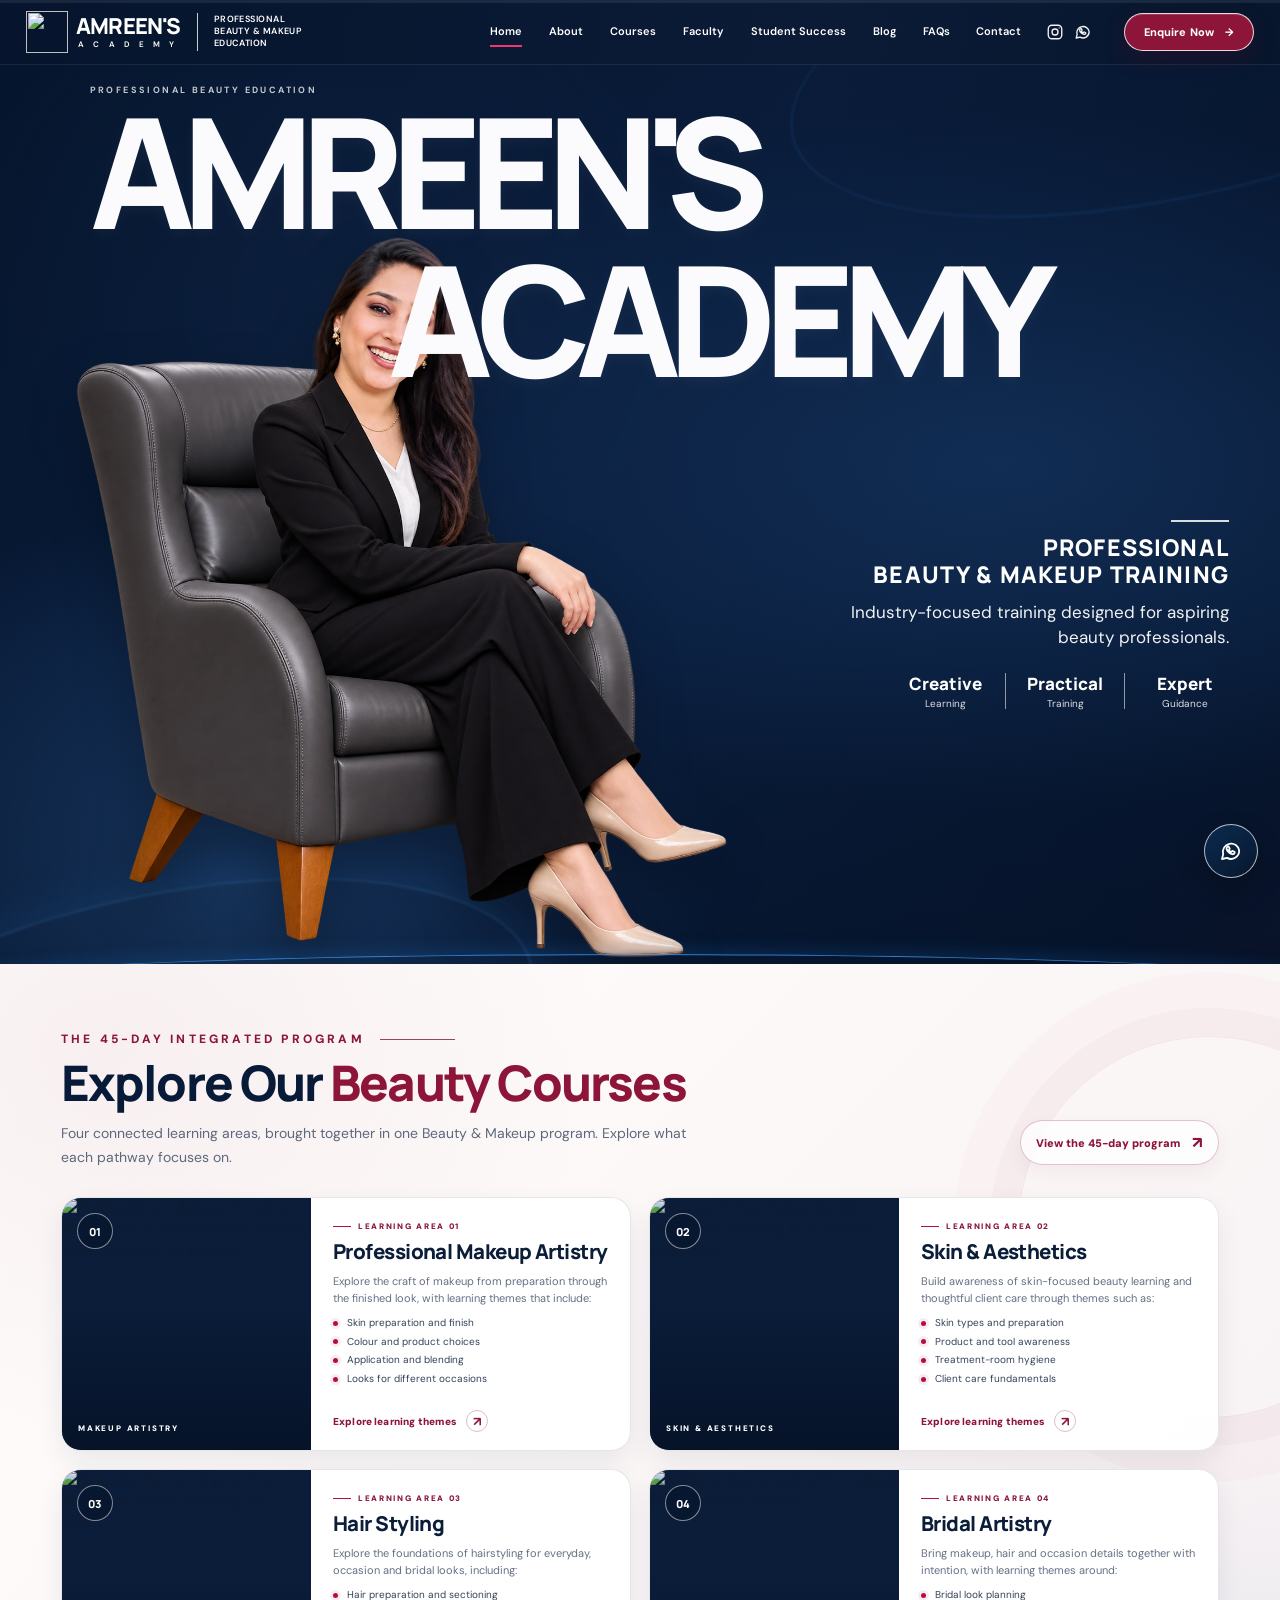
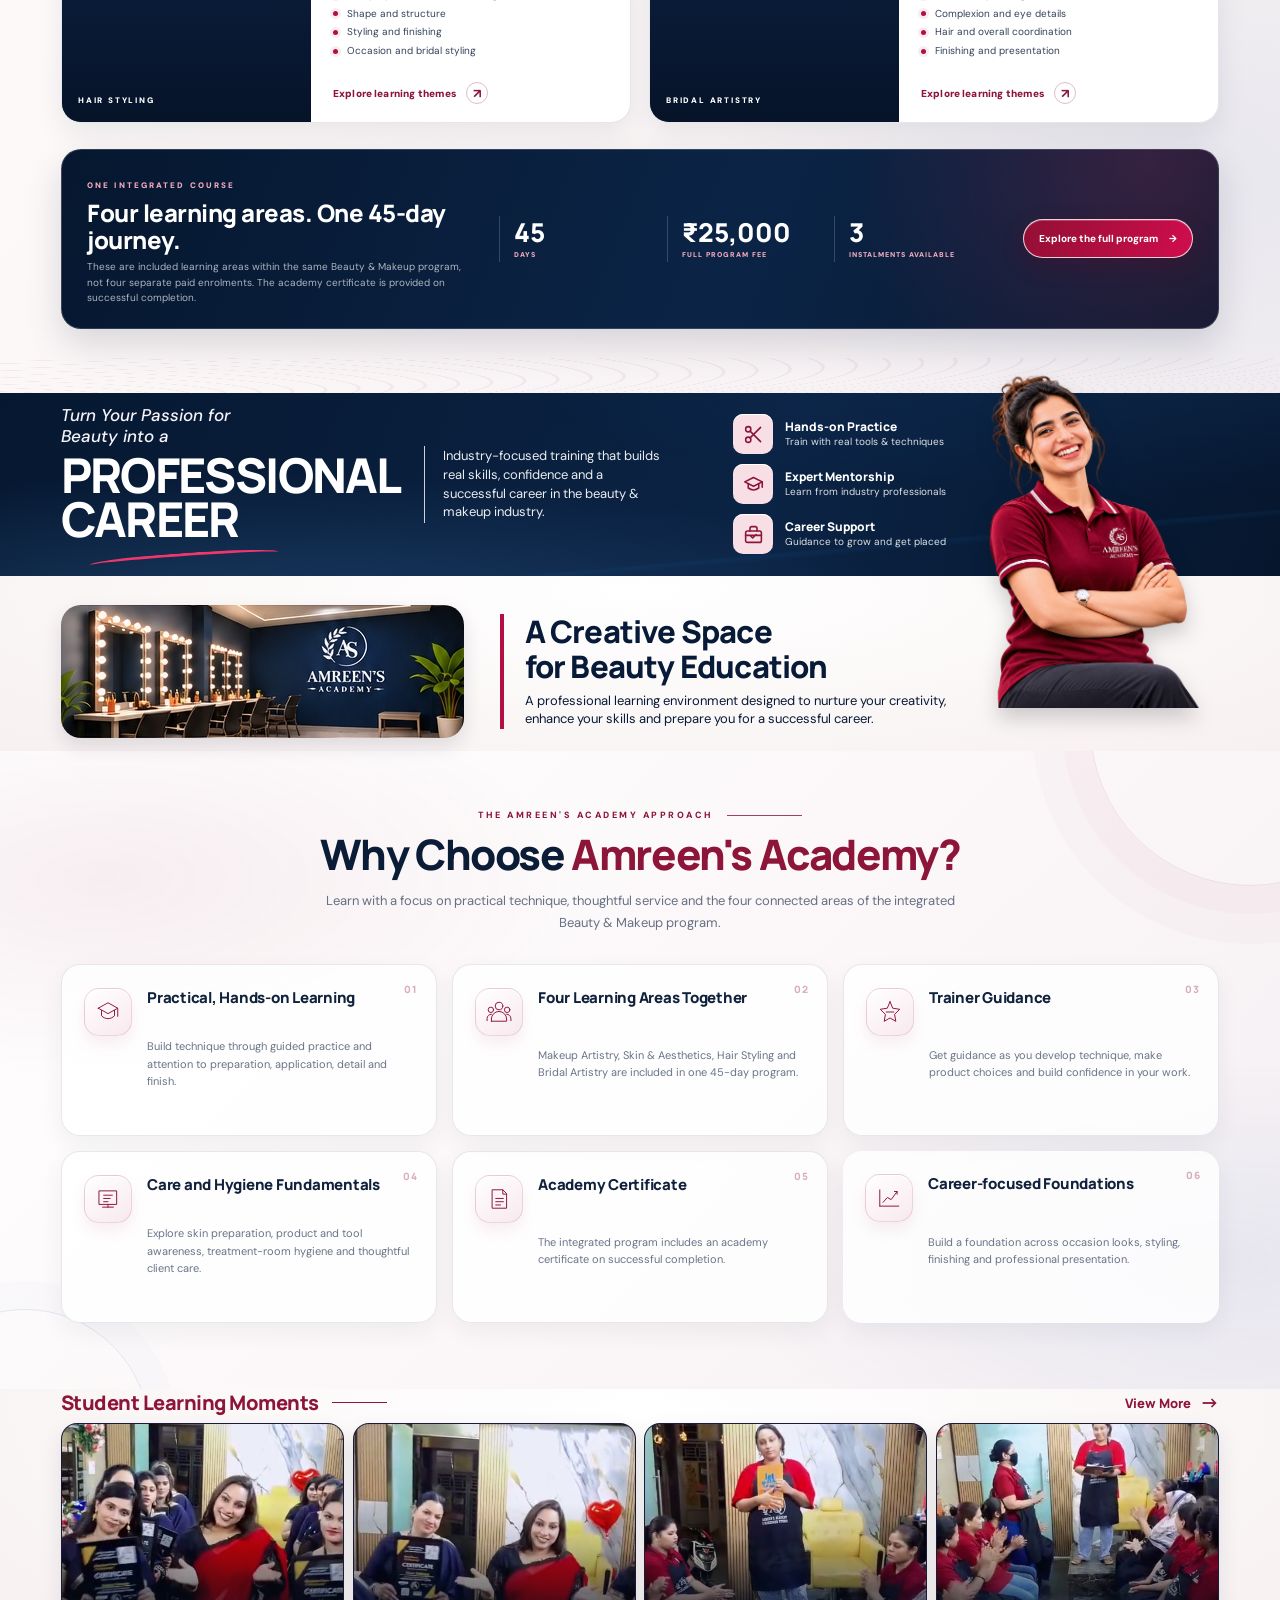
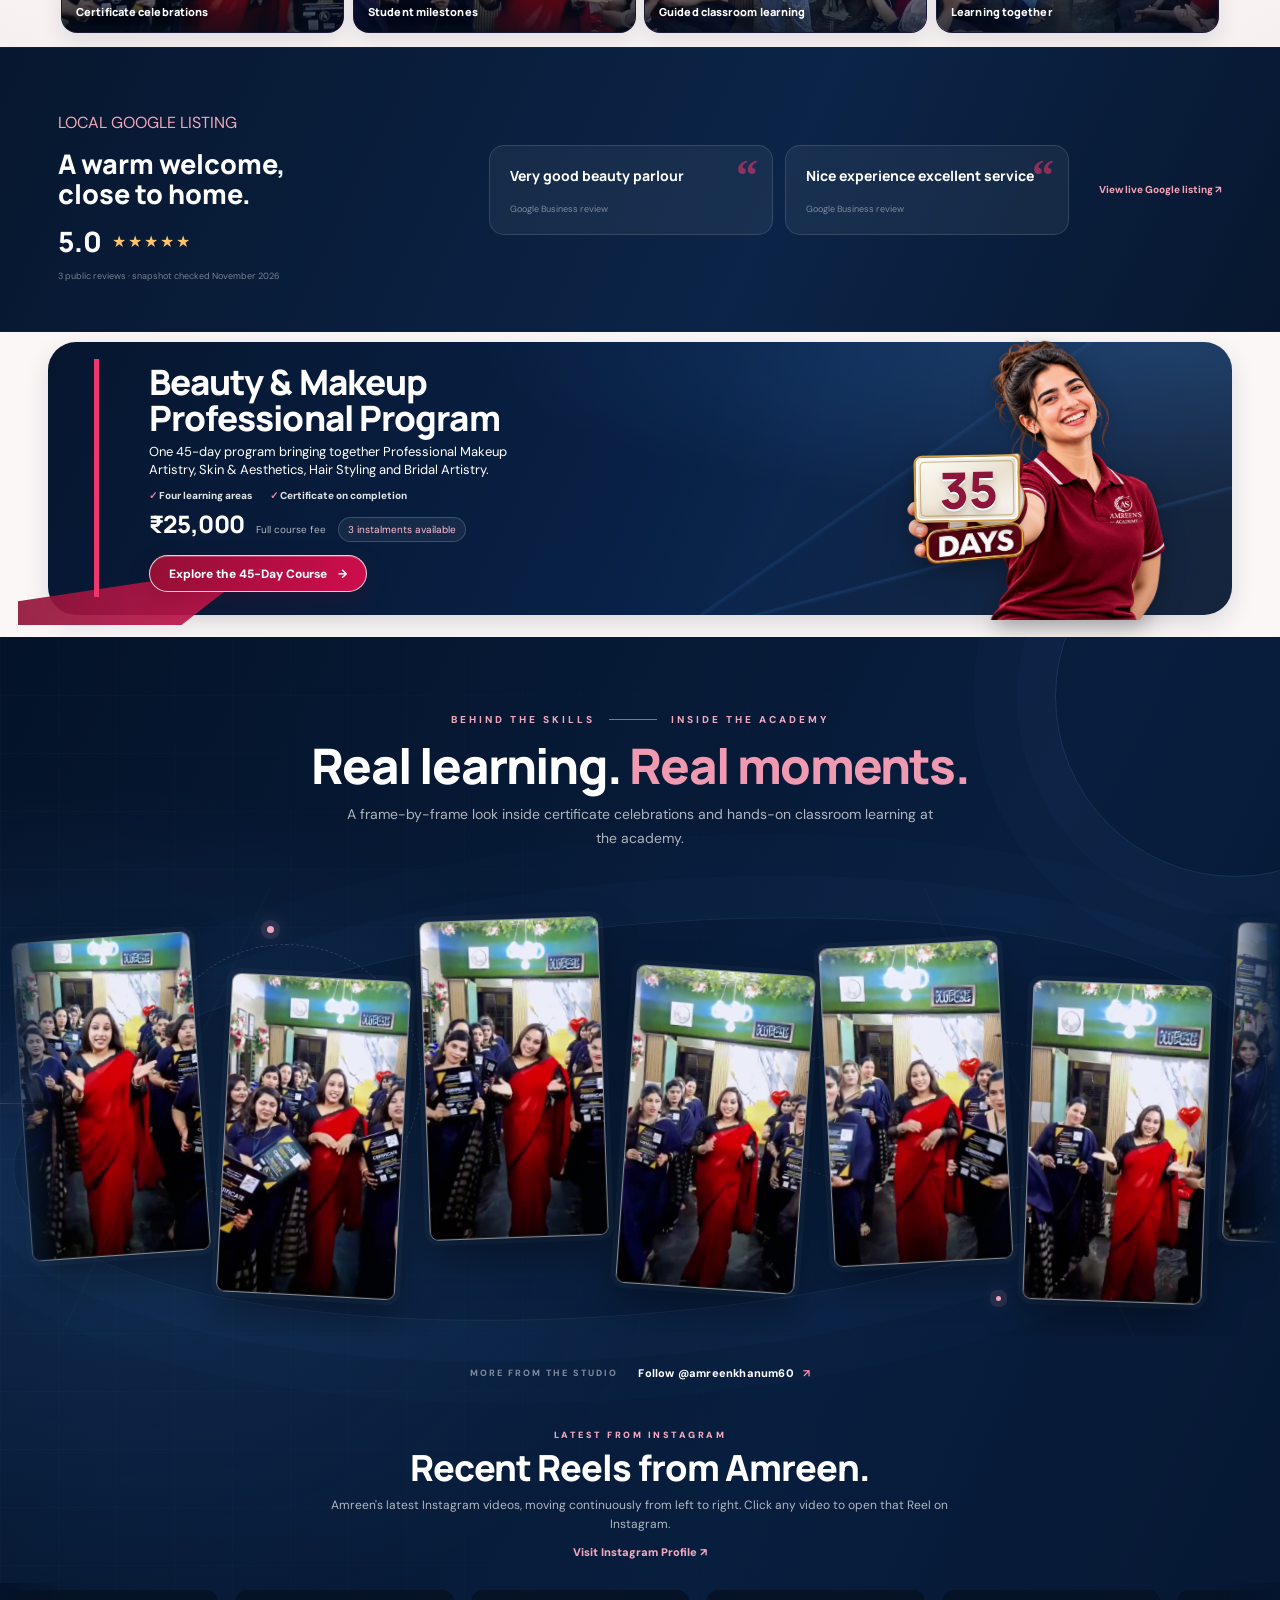
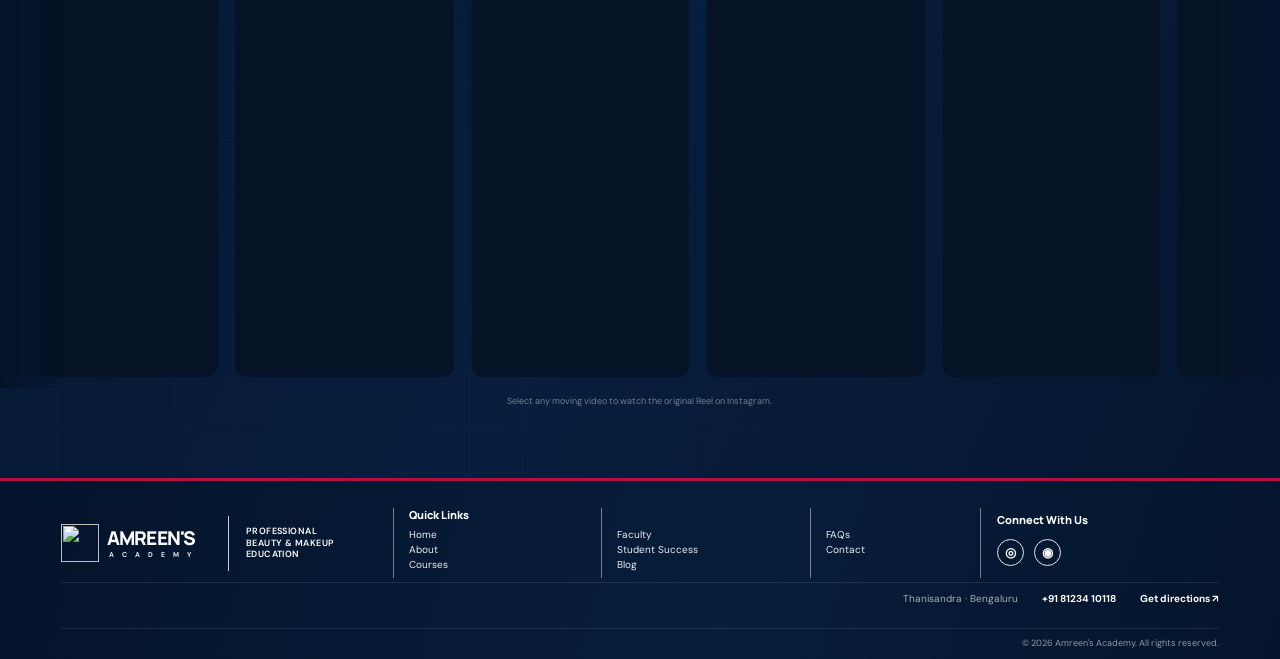
==== index.html @ 0c240b61 "Refine mobile hero layout to match portrait-led reference" ====
<!doctype html>
<html lang="en">
<head>
  <meta charset="utf-8">
  <meta name="viewport" content="width=device-width, initial-scale=1">
  <meta name="theme-color" content="#07182f">
  <meta name="description" content="Amreen's Academy — professional beauty and makeup education. Explore beauty courses, student work and practical training.">
  <title>Amreen's Academy | Professional Beauty &amp; Makeup Education</title>
  <link rel="preconnect" href="https://fonts.googleapis.com">
  <link rel="preconnect" href="https://fonts.gstatic.com" crossorigin>
  <link href="https://fonts.googleapis.com/css2?family=Allura&family=DM+Sans:wght@400;500;600;700&family=Manrope:wght@400;500;600;700;800;900&display=swap" rel="stylesheet">
  <link rel="stylesheet" href="css/styles.css">
  <link rel="stylesheet" href="css/motion.css">
  <link rel="stylesheet" href="css/campaign-enhancements.css">
  <link rel="stylesheet" href="css/upgrade.css?v=amreen-mobile-fix-20261115-2">
  <link rel="stylesheet" href="css/brand-emblem.css?v=amreen-mobile-hero-layout-20261115-2">
  <script type="application/ld+json">{"@context": "https://schema.org", "@type": "BeautySalon", "name": "Amreens Academy & Makeover Studio", "telephone": "+91 81234 10118", "address": {"@type": "PostalAddress", "streetAddress": "#23, Bharath Nagar, Ashwath Nagar, 2nd Stage, Thanisandra Main Road", "addressLocality": "Bengaluru", "addressRegion": "Karnataka", "postalCode": "560077", "addressCountry": "IN"}, "sameAs": ["https://www.instagram.com/amreenkhanum60/"]}</script>
</head>
<body>
  <div class="scroll-progress" aria-hidden="true"><span></span></div>
  <a class="skip-link" href="#main">Skip to content</a>

  <header class="site-header">
    <div class="header-inner">
      <a class="brand" href="#home" aria-label="Amreen's Academy home"><img class="brand-emblem" src="https://d2ol7oe51mr4n9.cloudfront.net/user_35mtirXTBJzeOp1GtU8b1ixSM0D/47e2bad0-2454-4058-b00b-014327f8c1ff.png" alt="" aria-hidden="true" fetchpriority="high" decoding="async"><span class="brand-copy"><span class="brand-word">AMREEN&#39;S</span><span class="brand-sub">A C A D E M Y</span></span></a>
      <span class="brand-divider" aria-hidden="true"></span>
      <p class="brand-tagline">PROFESSIONAL<br>BEAUTY &amp; MAKEUP<br>EDUCATION</p>

      <button class="menu-toggle" type="button" aria-label="Open navigation" aria-expanded="false" aria-controls="primary-nav">
        <span></span><span></span><span></span>
      </button>

      <nav class="primary-nav" id="primary-nav" aria-label="Main navigation">
        <a class="active" href="index.html">Home</a>
        <a href="about.html">About</a>
        <a href="courses.html">Courses</a>
        <a href="faculty.html">Faculty</a>
        <a href="student-success.html">Student Success</a>
        <a href="blog.html">Blog</a>
        <a href="faqs.html">FAQs</a>
        <a href="contact.html">Contact</a>
      </nav>
      <div class="header-socials" aria-label="Social links">
        <a href="https://www.instagram.com/amreenkhanum60/" target="_blank" rel="noopener noreferrer" aria-label="Instagram"><svg viewBox="0 0 24 24" aria-hidden="true"><rect x="3" y="3" width="18" height="18" rx="5"/><circle cx="12" cy="12" r="4"/><circle cx="17.5" cy="6.5" r=".8" class="solid"/></svg></a>
        <a href="https://wa.me/918123410118" target="_blank" rel="noopener noreferrer" aria-label="WhatsApp"><svg viewBox="0 0 24 24" aria-hidden="true"><path d="M20.2 11.7a8.2 8.2 0 0 1-12.1 7.2L3 20l1.2-4.9a8.2 8.2 0 1 1 16-3.4Z"/><path d="M8.1 7.9c.2-.5.5-.5.8-.5h.5c.2 0 .4.1.5.4l.7 1.7c.1.2.1.4 0 .6l-.5.6c-.2.2-.2.4 0 .6.4.7 1 1.3 1.7 1.7.2.1.4.1.6-.1l.7-.8c.2-.2.4-.2.6-.1l1.6.8c.2.1.4.3.4.5 0 .4-.2 1.1-.6 1.4-.4.4-1 .6-1.6.5-1-.1-2.4-.7-3.7-1.9-1.1-1-2-2.3-2.2-3.3-.2-.8.1-1.5.5-2.1Z"/></svg></a>
      </div>
      <a class="button button-primary header-cta" href="#contact">Enquire Now <span aria-hidden="true">→</span></a>
    </div>
  </header>

  <main id="main">
    <section class="hero" id="home" aria-labelledby="hero-title">
      <div class="hero-glow hero-glow-one" aria-hidden="true"></div>
      <div class="hero-glow hero-glow-two" aria-hidden="true"></div>
      <div class="hero-inner">
        <p class="hero-kicker">PROFESSIONAL BEAUTY EDUCATION</p>
        <h1 id="hero-title" aria-label="Amreen's Academy"><span class="hero-title-mask"><span class="hero-title-word">AMREEN'S</span></span><span class="hero-title-academy">ACADEMY</span></h1>
        <img class="hero-figure" src="assets/hero-seated-face-swapped.png" alt="Amreen's Academy hero portrait: a woman seated in a charcoal leather chair" fetchpriority="high">
        <div class="hero-copy">
          <span class="copy-rule"></span>
          <h2>PROFESSIONAL<br>BEAUTY &amp; MAKEUP TRAINING</h2>
          <p>Industry-focused training designed for aspiring beauty professionals.</p>
          <div class="hero-stats" aria-label="Academy highlights">
            <div><strong>Creative</strong><span>Learning</span></div>
            <i></i>
            <div><strong>Practical</strong><span>Training</span></div>
            <i></i>
            <div><strong>Expert</strong><span>Guidance</span></div>
          </div>
        </div>
      </div>
      <div class="hero-bottom-swoosh" aria-hidden="true"></div>
    </section>

  


  <section class="courses-section light-section" id="courses" aria-labelledby="courses-title">
  <div class="section-container">
    <div class="section-heading courses-heading" data-reveal="up">
      <div>
        <p class="eyebrow">THE 45-DAY INTEGRATED PROGRAM <span></span></p>
        <h2 id="courses-title">Explore Our <em>Beauty Courses</em></h2>
        <p class="courses-intro">Four connected learning areas, brought together in one Beauty &amp; Makeup program. Explore what each pathway focuses on.</p>
      </div>
      <a class="courses-heading-link" href="45-day-course.html">View the 45-day program <span aria-hidden="true">↗</span></a>
    </div>

    <div class="course-grid course-grid-expanded" id="course-grid">
      <a class="course-card course-card-expanded" href="professional-makeup.html" aria-label="Explore Professional Makeup Artistry, one learning area in the 45-day program">
        <div class="course-card-media course-card-photo course-art-makeup">
          <img src="https://d2ol7oe51mr4n9.cloudfront.net/user_35mtirXTBJzeOp1GtU8b1ixSM0D/5b87d071-a24b-44d8-b622-36c1be2d1576.png" alt="Professional Makeup Artistry training with an academy makeup artist working on a client" loading="lazy" decoding="async">
          <span class="course-card-index">01</span>
          <span class="course-card-media-caption">MAKEUP ARTISTRY</span>
        </div>
        <div class="course-card-body">
          <span class="course-card-kicker">LEARNING AREA 01</span>
          <h3>Professional Makeup Artistry</h3>
          <p>Explore the craft of makeup from preparation through the finished look, with learning themes that include:</p>
          <ul>
            <li>Skin preparation and finish</li>
            <li>Colour and product choices</li>
            <li>Application and blending</li>
            <li>Looks for different occasions</li>
          </ul>
          <span class="course-card-link">Explore learning themes <b aria-hidden="true">↗</b></span>
        </div>
      </a>

      <a class="course-card course-card-expanded" href="skin-aesthetics.html" aria-label="Explore Skin and Aesthetics, one learning area in the 45-day program">
        <div class="course-card-media course-card-photo course-art-skin">
          <img src="https://d2ol7oe51mr4n9.cloudfront.net/user_35mtirXTBJzeOp1GtU8b1ixSM0D/87688a93-3698-4056-b3c7-c6e9ba6c54eb.png" alt="Skin and Aesthetics facial treatment training at Amreen’s Academy" loading="lazy" decoding="async">
          <span class="course-card-index">02</span>
          <span class="course-card-media-caption">SKIN &amp; AESTHETICS</span>
        </div>
        <div class="course-card-body">
          <span class="course-card-kicker">LEARNING AREA 02</span>
          <h3>Skin &amp; Aesthetics</h3>
          <p>Build awareness of skin-focused beauty learning and thoughtful client care through themes such as:</p>
          <ul>
            <li>Skin types and preparation</li>
            <li>Product and tool awareness</li>
            <li>Treatment-room hygiene</li>
            <li>Client care fundamentals</li>
          </ul>
          <span class="course-card-link">Explore learning themes <b aria-hidden="true">↗</b></span>
        </div>
      </a>

      <a class="course-card course-card-expanded" href="hair-styling.html" aria-label="Explore Hair Styling, one learning area in the 45-day program">
        <div class="course-card-media course-card-photo course-art-hair">
          <img src="https://d2ol7oe51mr4n9.cloudfront.net/user_35mtirXTBJzeOp1GtU8b1ixSM0D/33db9394-c833-4435-8c5a-aa5a554d343f.png" alt="Hair styling training with an academy stylist working on a client" loading="lazy" decoding="async">
          <span class="course-card-index">03</span>
          <span class="course-card-media-caption">HAIR STYLING</span>
        </div>
        <div class="course-card-body">
          <span class="course-card-kicker">LEARNING AREA 03</span>
          <h3>Hair Styling</h3>
          <p>Explore the foundations of hairstyling for everyday, occasion and bridal looks, including:</p>
          <ul>
            <li>Hair preparation and sectioning</li>
            <li>Shape and structure</li>
            <li>Styling and finishing</li>
            <li>Occasion and bridal styling</li>
          </ul>
          <span class="course-card-link">Explore learning themes <b aria-hidden="true">↗</b></span>
        </div>
      </a>

      <a class="course-card course-card-expanded" href="bridal-artistry.html" aria-label="Explore Bridal Artistry, one learning area in the 45-day program">
        <div class="course-card-media course-card-photo course-art-bridal">
          <img src="https://d2ol7oe51mr4n9.cloudfront.net/user_35mtirXTBJzeOp1GtU8b1ixSM0D/24f460b6-18cc-4d31-9490-ac461749bb91.png" alt="Bridal artistry look with makeup and jewellery details" loading="lazy" decoding="async">
          <span class="course-card-index">04</span>
          <span class="course-card-media-caption">BRIDAL ARTISTRY</span>
        </div>
        <div class="course-card-body">
          <span class="course-card-kicker">LEARNING AREA 04</span>
          <h3>Bridal Artistry</h3>
          <p>Bring makeup, hair and occasion details together with intention, with learning themes around:</p>
          <ul>
            <li>Bridal look planning</li>
            <li>Complexion and eye details</li>
            <li>Hair and overall coordination</li>
            <li>Finishing and presentation</li>
          </ul>
          <span class="course-card-link">Explore learning themes <b aria-hidden="true">↗</b></span>
        </div>
      </a>
    </div>

    <div class="course-program-note" data-reveal="scale">
      <div class="course-program-note-copy">
        <span class="course-program-note-kicker">ONE INTEGRATED COURSE</span>
        <h3>Four learning areas. One 45-day journey.</h3>
        <p>These are included learning areas within the same Beauty &amp; Makeup program, not four separate paid enrolments. The academy certificate is provided on successful completion.</p>
      </div>
      <div class="course-program-note-metrics">
        <div><strong>45</strong><span>DAYS</span></div>
        <div><strong>₹25,000</strong><span>FULL PROGRAM FEE</span></div>
        <div><strong>3</strong><span>INSTALMENTS AVAILABLE</span></div>
      </div>
      <a class="button button-primary course-program-note-cta" href="45-day-course.html">Explore the full program <span aria-hidden="true">→</span></a>
    </div>
  </div>
  <div class="fine-wave" aria-hidden="true"></div>
</section>

    <section class="career-section" id="career" aria-labelledby="career-title">
      <div class="career-inner">
        <div class="career-heading">
          <p>Turn Your Passion for<br>Beauty into a</p>
          <h2 id="career-title">PROFESSIONAL<br>CAREER</h2>
          <span class="pink-swipe" aria-hidden="true"></span>
        </div>
        <div class="career-description">
          <span class="vertical-rule" aria-hidden="true"></span>
          <p>Industry-focused training that builds real skills, confidence and a successful career in the beauty &amp; makeup industry.</p>
        </div>
        <div class="benefit-list">
          <div class="benefit-item"><span class="benefit-icon" aria-hidden="true"><svg viewBox="0 0 24 24" focusable="false"><circle cx="6" cy="18" r="3"/><circle cx="6" cy="6" r="3"/><path d="m8.1 8.1 12 12M8.1 15.9l12-12"/></svg></span><div><strong>Hands-on Practice</strong><small>Train with real tools &amp; techniques</small></div></div>
          <div class="benefit-item"><span class="benefit-icon" aria-hidden="true"><svg viewBox="0 0 24 24" focusable="false"><path d="m2 9 10-5 10 5-10 5L2 9Z"/><path d="M6 11v5c4 3 8 3 12 0v-5M22 9v6"/></svg></span><div><strong>Expert Mentorship</strong><small>Learn from industry professionals</small></div></div>
          <div class="benefit-item"><span class="benefit-icon" aria-hidden="true"><svg viewBox="0 0 24 24" focusable="false"><rect x="3" y="8" width="18" height="13" rx="2"/><path d="M8 8V5a2 2 0 0 1 2-2h4a2 2 0 0 1 2 2v3M3 13h18M9 14l2 2 4-4"/></svg></span><div><strong>Career Support</strong><small>Guidance to grow and get placed</small></div></div>
        </div>
        <img class="career-mentor" src="assets/career-mentor-folded-arms.png" alt="Smiling Amreen's Academy team member in the academy maroon uniform" loading="lazy">
      </div>
    </section>

    <section class="academy-section light-section" id="academy" aria-labelledby="academy-title">
      <div class="academy-row section-container">
        <div class="academy-photo-wrap">
          <img src="assets/academy-studio.jpg" alt="Amreen's Academy beauty training studio with illuminated makeup mirrors" loading="lazy">
        </div>
        <div class="academy-copy">
          <span class="copy-accent" aria-hidden="true"></span>
          <h2 id="academy-title">A Creative Space<br>for Beauty Education</h2>
          <p>A professional learning environment designed to nurture your creativity, enhance your skills and prepare you for a successful career.</p>
        </div>
      </div>
    </section>

    <section class="why-section light-section" id="why-choose" aria-labelledby="why-title">
  <div class="section-container">
    <div class="why-heading" data-reveal="up">
      <p class="eyebrow">THE AMREEN'S ACADEMY APPROACH <span></span></p>
      <h2 id="why-title">Why Choose <em>Amreen's Academy?</em></h2>
      <p>Learn with a focus on practical technique, thoughtful service and the four connected areas of the integrated Beauty &amp; Makeup program.</p>
    </div>
    <div class="why-grid">
      <article class="why-item" data-reveal="up">
        <span class="why-item-icon" aria-hidden="true">
          <svg viewBox="0 0 48 48"><path d="M6 17 24 7l18 10-18 10L6 17Z M12 21v10c7 7 17 7 24 0V21 M42 18v14"/></svg>
        </span>
        <span class="why-item-number">01</span>
        <h3>Practical, Hands-on Learning</h3>
        <p>Build technique through guided practice and attention to preparation, application, detail and finish.</p>
      </article>

      <article class="why-item" data-reveal="up">
        <span class="why-item-icon" aria-hidden="true">
          <svg viewBox="0 0 48 48"><circle cx="24" cy="13" r="7"/><circle cx="9" cy="20" r="5"/><circle cx="39" cy="20" r="5"/><path d="M10 41v-4a14 14 0 0 1 28 0v4H10Z M2 40v-4a8 8 0 0 1 8-8 M46 40v-4a8 8 0 0 0-8-8"/></svg>
        </span>
        <span class="why-item-number">02</span>
        <h3>Four Learning Areas Together</h3>
        <p>Makeup Artistry, Skin &amp; Aesthetics, Hair Styling and Bridal Artistry are included in one 45-day program.</p>
      </article>

      <article class="why-item" data-reveal="up">
        <span class="why-item-icon" aria-hidden="true">
          <svg viewBox="0 0 48 48"><path d="M24 5 29 17l13 2-9.5 9.2 2.2 13L24 35l-10.7 6.2 2.2-13L6 19l13-2 5-12Z"/><path d="M17 24h14"/></svg>
        </span>
        <span class="why-item-number">03</span>
        <h3>Trainer Guidance</h3>
        <p>Get guidance as you develop technique, make product choices and build confidence in your work.</p>
      </article>

      <article class="why-item" data-reveal="up">
        <span class="why-item-icon" aria-hidden="true">
          <svg viewBox="0 0 48 48"><path d="M8 9h32v25H8z M14 39h20 M24 34v5 M16 17h16 M16 23h12 M16 29h8"/></svg>
        </span>
        <span class="why-item-number">04</span>
        <h3>Care and Hygiene Fundamentals</h3>
        <p>Explore skin preparation, product and tool awareness, treatment-room hygiene and thoughtful client care.</p>
      </article>

      <article class="why-item" data-reveal="up">
        <span class="why-item-icon" aria-hidden="true">
          <svg viewBox="0 0 48 48"><path d="M12 7h19l7 7v27H12z M31 7v8h7 M18 23h14 M18 29h14 M18 35h9"/></svg>
        </span>
        <span class="why-item-number">05</span>
        <h3>Academy Certificate</h3>
        <p>The integrated program includes an academy certificate on successful completion.</p>
      </article>

      <article class="why-item" data-reveal="up">
        <span class="why-item-icon" aria-hidden="true">
          <svg viewBox="0 0 48 48"><path d="M7 39V9 M7 39h35 M13 32l8-9 7 4 11-15 M34 12h5v5"/></svg>
        </span>
        <span class="why-item-number">06</span>
        <h3>Career-focused Foundations</h3>
        <p>Build a foundation across occasion looks, styling, finishing and professional presentation.</p>
      </article>
    </div>
  </div>
  <span class="why-motion-orb why-motion-orb-one" aria-hidden="true"></span>
  <span class="why-motion-orb why-motion-orb-two" aria-hidden="true"></span>
</section>

    <section class="student-section light-section" id="student-work" aria-labelledby="student-title">
      <div class="section-container">
        <div class="student-heading">
          <h2 id="student-title">Student Learning Moments <span></span></h2>
          <a href="student-success.html">View More <b aria-hidden="true">→</b></a>
        </div>
        <div class="student-grid">
          <figure><img src="assets/academy-frames/certificate-03.jpg" alt="Students celebrating at a certificate presentation" loading="lazy" decoding="async"><figcaption>Certificate celebrations</figcaption></figure>
          <figure><img src="assets/academy-frames/certificate-06.jpg" alt="A group of students with their academy certificates" loading="lazy" decoding="async"><figcaption>Student milestones</figcaption></figure>
          <figure><img src="assets/academy-frames/classroom-04.jpg" alt="Instructor guiding a classroom learning session" loading="lazy" decoding="async"><figcaption>Guided classroom learning</figcaption></figure>
          <figure><img src="assets/academy-frames/classroom-08.jpg" alt="Students seated together during an academy session" loading="lazy" decoding="async"><figcaption>Learning together</figcaption></figure>
        </div>
      </div>
    </section>

  
<section class="review-strip" aria-labelledby="review-title">
  <div class="review-strip__inner">
    <div class="review-strip__lead" data-reveal="left">
      <p class="mini-label">LOCAL GOOGLE LISTING</p>
      <h2 id="review-title">A warm welcome, close to home.</h2>
      <div class="google-score"><strong>5.0</strong><span>★★★★★</span><small>3 public reviews · snapshot checked November 2026</small></div>
    </div>
    <div class="review-quote-grid" data-stagger>
      <blockquote><span>“</span><p>Very good beauty parlour</p><cite>Google Business review</cite></blockquote>
      <blockquote><span>“</span><p>Nice experience excellent service</p><cite>Google Business review</cite></blockquote>
    </div>
    <a class="review-map-link" href="https://www.google.com/maps/search/?api=1&query=Amreens%20academy%20%26%20makeover%20studio&query_place_id=ChIJb3bteaUXrjsRIJOmc2EQrmY" target="_blank" rel="noopener noreferrer">View live Google listing ↗</a>
  </div>
</section>

  <section class="program-section" id="course-program" aria-labelledby="program-title">
      <div class="program-banner">
        <div class="program-copy">
          <span class="program-mark" aria-hidden="true"></span>
          <h2 id="program-title">Beauty &amp; Makeup<br>Professional Program</h2>
          <p>One 45-day program bringing together Professional Makeup Artistry, Skin &amp; Aesthetics, Hair Styling and Bridal Artistry.</p>
          <div class="program-facts"><span>✓ Four learning areas</span><span>✓ Certificate on completion</span></div>
          <div class="program-price-line"><strong>₹25,000</strong><span>Full course fee</span><span>3 instalments available</span></div>
          <a class="button button-primary" href="45-day-course.html">Explore the 45-Day Course <span aria-hidden="true">→</span></a>
        </div>
        <div class="program-ribbon" aria-hidden="true"></div>
        <div class="program-presenter-wrap">
          <img class="program-presenter" src="assets/45-days-presenter.png" alt="Amreen's Academy team member holding the 45 Days sign" loading="lazy">
          <button class="animated-number-panel" type="button" aria-label="Replay the 45-day number animation">
            <span class="program-count" data-count-up="45" aria-live="off">0</span>
          </button>
          <span class="celebration-emoji" aria-hidden="true">🎉</span>
        </div>
        <div class="confetti-burst" aria-hidden="true"></div>
      </div>
    </section>
  

<section class="academy-films" id="inside-academy" aria-labelledby="films-title">
  <div class="films-orb films-orb-one" aria-hidden="true"></div>
  <div class="films-shell">
    <div class="films-heading" data-reveal="up">
      <p class="film-kicker">BEHIND THE SKILLS <span></span> INSIDE THE ACADEMY</p>
      <h2 id="films-title">Real learning. <em>Real moments.</em></h2>
      <p>A frame-by-frame look inside certificate celebrations and hands-on classroom learning at the academy.</p>
    </div>
    <div class="academy-scatter" aria-label="Scattered carousel of frames from academy videos">
  <span class="scatter-motion-orbit scatter-motion-orbit-one" aria-hidden="true"></span>
  <span class="scatter-motion-orbit scatter-motion-orbit-two" aria-hidden="true"></span>
  <span class="scatter-motion-spark scatter-motion-spark-one" aria-hidden="true"></span>
  <span class="scatter-motion-spark scatter-motion-spark-two" aria-hidden="true"></span>
  <div class="academy-scatter-viewport">
    <div class="academy-scatter-track">
<div class="academy-scatter-group">
  <a class="academy-scatter-frame frame-01" href="assets/academy-frames/certificate-01.jpg" target="_blank" rel="noopener noreferrer" aria-label="Open full-size image: Certificate presentation frame 1">
    <img src="assets/academy-frames/certificate-01.jpg" alt="Certificate presentation frame 1" loading="eager" decoding="async">
    <span class="academy-frame-glint" aria-hidden="true"></span>
  </a>
  <a class="academy-scatter-frame frame-02" href="assets/academy-frames/certificate-02.jpg" target="_blank" rel="noopener noreferrer" aria-label="Open full-size image: Certificate presentation frame 2">
    <img src="assets/academy-frames/certificate-02.jpg" alt="Certificate presentation frame 2" loading="eager" decoding="async">
    <span class="academy-frame-glint" aria-hidden="true"></span>
  </a>
  <a class="academy-scatter-frame frame-03" href="assets/academy-frames/certificate-03.jpg" target="_blank" rel="noopener noreferrer" aria-label="Open full-size image: Certificate presentation frame 3">
    <img src="assets/academy-frames/certificate-03.jpg" alt="Certificate presentation frame 3" loading="eager" decoding="async">
    <span class="academy-frame-glint" aria-hidden="true"></span>
  </a>
  <a class="academy-scatter-frame frame-04" href="assets/academy-frames/certificate-04.jpg" target="_blank" rel="noopener noreferrer" aria-label="Open full-size image: Certificate presentation frame 4">
    <img src="assets/academy-frames/certificate-04.jpg" alt="Certificate presentation frame 4" loading="eager" decoding="async">
    <span class="academy-frame-glint" aria-hidden="true"></span>
  </a>
  <a class="academy-scatter-frame frame-05" href="assets/academy-frames/certificate-05.jpg" target="_blank" rel="noopener noreferrer" aria-label="Open full-size image: Certificate presentation frame 5">
    <img src="assets/academy-frames/certificate-05.jpg" alt="Certificate presentation frame 5" loading="eager" decoding="async">
    <span class="academy-frame-glint" aria-hidden="true"></span>
  </a>
  <a class="academy-scatter-frame frame-06" href="assets/academy-frames/certificate-06.jpg" target="_blank" rel="noopener noreferrer" aria-label="Open full-size image: Certificate presentation frame 6">
    <img src="assets/academy-frames/certificate-06.jpg" alt="Certificate presentation frame 6" loading="eager" decoding="async">
    <span class="academy-frame-glint" aria-hidden="true"></span>
  </a>
  <a class="academy-scatter-frame frame-07" href="assets/academy-frames/certificate-07.jpg" target="_blank" rel="noopener noreferrer" aria-label="Open full-size image: Certificate presentation frame 7">
    <img src="assets/academy-frames/certificate-07.jpg" alt="Certificate presentation frame 7" loading="eager" decoding="async">
    <span class="academy-frame-glint" aria-hidden="true"></span>
  </a>
  <a class="academy-scatter-frame frame-08" href="assets/academy-frames/certificate-08.jpg" target="_blank" rel="noopener noreferrer" aria-label="Open full-size image: Certificate presentation frame 8">
    <img src="assets/academy-frames/certificate-08.jpg" alt="Certificate presentation frame 8" loading="eager" decoding="async">
    <span class="academy-frame-glint" aria-hidden="true"></span>
  </a>
  <a class="academy-scatter-frame frame-09" href="assets/academy-frames/classroom-01.jpg" target="_blank" rel="noopener noreferrer" aria-label="Open full-size image: Classroom training frame 1">
    <img src="assets/academy-frames/classroom-01.jpg" alt="Classroom training frame 1" loading="eager" decoding="async">
    <span class="academy-frame-glint" aria-hidden="true"></span>
  </a>
  <a class="academy-scatter-frame frame-10" href="assets/academy-frames/classroom-02.jpg" target="_blank" rel="noopener noreferrer" aria-label="Open full-size image: Classroom training frame 2">
    <img src="assets/academy-frames/classroom-02.jpg" alt="Classroom training frame 2" loading="eager" decoding="async">
    <span class="academy-frame-glint" aria-hidden="true"></span>
  </a>
  <a class="academy-scatter-frame frame-11" href="assets/academy-frames/classroom-03.jpg" target="_blank" rel="noopener noreferrer" aria-label="Open full-size image: Classroom training frame 3">
    <img src="assets/academy-frames/classroom-03.jpg" alt="Classroom training frame 3" loading="eager" decoding="async">
    <span class="academy-frame-glint" aria-hidden="true"></span>
  </a>
  <a class="academy-scatter-frame frame-12" href="assets/academy-frames/classroom-04.jpg" target="_blank" rel="noopener noreferrer" aria-label="Open full-size image: Classroom training frame 4">
    <img src="assets/academy-frames/classroom-04.jpg" alt="Classroom training frame 4" loading="eager" decoding="async">
    <span class="academy-frame-glint" aria-hidden="true"></span>
  </a>
  <a class="academy-scatter-frame frame-13" href="assets/academy-frames/classroom-05.jpg" target="_blank" rel="noopener noreferrer" aria-label="Open full-size image: Classroom training frame 5">
    <img src="assets/academy-frames/classroom-05.jpg" alt="Classroom training frame 5" loading="eager" decoding="async">
    <span class="academy-frame-glint" aria-hidden="true"></span>
  </a>
  <a class="academy-scatter-frame frame-14" href="assets/academy-frames/classroom-06.jpg" target="_blank" rel="noopener noreferrer" aria-label="Open full-size image: Classroom training frame 6">
    <img src="assets/academy-frames/classroom-06.jpg" alt="Classroom training frame 6" loading="eager" decoding="async">
    <span class="academy-frame-glint" aria-hidden="true"></span>
  </a>
  <a class="academy-scatter-frame frame-15" href="assets/academy-frames/classroom-07.jpg" target="_blank" rel="noopener noreferrer" aria-label="Open full-size image: Classroom training frame 7">
    <img src="assets/academy-frames/classroom-07.jpg" alt="Classroom training frame 7" loading="eager" decoding="async">
    <span class="academy-frame-glint" aria-hidden="true"></span>
  </a>
  <a class="academy-scatter-frame frame-16" href="assets/academy-frames/classroom-08.jpg" target="_blank" rel="noopener noreferrer" aria-label="Open full-size image: Classroom training frame 8">
    <img src="assets/academy-frames/classroom-08.jpg" alt="Classroom training frame 8" loading="eager" decoding="async">
    <span class="academy-frame-glint" aria-hidden="true"></span>
  </a>
  <a class="academy-scatter-frame frame-17" href="assets/academy-frames/classroom-09.jpg" target="_blank" rel="noopener noreferrer" aria-label="Open full-size image: Classroom training frame 9">
    <img src="assets/academy-frames/classroom-09.jpg" alt="Classroom training frame 9" loading="eager" decoding="async">
    <span class="academy-frame-glint" aria-hidden="true"></span>
  </a>
  <a class="academy-scatter-frame frame-18" href="assets/academy-frames/classroom-10.jpg" target="_blank" rel="noopener noreferrer" aria-label="Open full-size image: Classroom training frame 10">
    <img src="assets/academy-frames/classroom-10.jpg" alt="Classroom training frame 10" loading="eager" decoding="async">
    <span class="academy-frame-glint" aria-hidden="true"></span>
  </a>
</div>
<div class="academy-scatter-group" aria-hidden="true">
  <a class="academy-scatter-frame frame-01" href="assets/academy-frames/certificate-01.jpg" target="_blank" rel="noopener noreferrer" aria-label="Open full-size image: Certificate presentation frame 1" tabindex="-1">
    <img src="assets/academy-frames/certificate-01.jpg" alt="Certificate presentation frame 1" loading="eager" decoding="async">
    <span class="academy-frame-glint" aria-hidden="true"></span>
  </a>
  <a class="academy-scatter-frame frame-02" href="assets/academy-frames/certificate-02.jpg" target="_blank" rel="noopener noreferrer" aria-label="Open full-size image: Certificate presentation frame 2" tabindex="-1">
    <img src="assets/academy-frames/certificate-02.jpg" alt="Certificate presentation frame 2" loading="eager" decoding="async">
    <span class="academy-frame-glint" aria-hidden="true"></span>
  </a>
  <a class="academy-scatter-frame frame-03" href="assets/academy-frames/certificate-03.jpg" target="_blank" rel="noopener noreferrer" aria-label="Open full-size image: Certificate presentation frame 3" tabindex="-1">
    <img src="assets/academy-frames/certificate-03.jpg" alt="Certificate presentation frame 3" loading="eager" decoding="async">
    <span class="academy-frame-glint" aria-hidden="true"></span>
  </a>
  <a class="academy-scatter-frame frame-04" href="assets/academy-frames/certificate-04.jpg" target="_blank" rel="noopener noreferrer" aria-label="Open full-size image: Certificate presentation frame 4" tabindex="-1">
    <img src="assets/academy-frames/certificate-04.jpg" alt="Certificate presentation frame 4" loading="eager" decoding="async">
    <span class="academy-frame-glint" aria-hidden="true"></span>
  </a>
  <a class="academy-scatter-frame frame-05" href="assets/academy-frames/certificate-05.jpg" target="_blank" rel="noopener noreferrer" aria-label="Open full-size image: Certificate presentation frame 5" tabindex="-1">
    <img src="assets/academy-frames/certificate-05.jpg" alt="Certificate presentation frame 5" loading="eager" decoding="async">
    <span class="academy-frame-glint" aria-hidden="true"></span>
  </a>
  <a class="academy-scatter-frame frame-06" href="assets/academy-frames/certificate-06.jpg" target="_blank" rel="noopener noreferrer" aria-label="Open full-size image: Certificate presentation frame 6" tabindex="-1">
    <img src="assets/academy-frames/certificate-06.jpg" alt="Certificate presentation frame 6" loading="eager" decoding="async">
    <span class="academy-frame-glint" aria-hidden="true"></span>
  </a>
  <a class="academy-scatter-frame frame-07" href="assets/academy-frames/certificate-07.jpg" target="_blank" rel="noopener noreferrer" aria-label="Open full-size image: Certificate presentation frame 7" tabindex="-1">
    <img src="assets/academy-frames/certificate-07.jpg" alt="Certificate presentation frame 7" loading="eager" decoding="async">
    <span class="academy-frame-glint" aria-hidden="true"></span>
  </a>
  <a class="academy-scatter-frame frame-08" href="assets/academy-frames/certificate-08.jpg" target="_blank" rel="noopener noreferrer" aria-label="Open full-size image: Certificate presentation frame 8" tabindex="-1">
    <img src="assets/academy-frames/certificate-08.jpg" alt="Certificate presentation frame 8" loading="eager" decoding="async">
    <span class="academy-frame-glint" aria-hidden="true"></span>
  </a>
  <a class="academy-scatter-frame frame-09" href="assets/academy-frames/classroom-01.jpg" target="_blank" rel="noopener noreferrer" aria-label="Open full-size image: Classroom training frame 1" tabindex="-1">
    <img src="assets/academy-frames/classroom-01.jpg" alt="Classroom training frame 1" loading="eager" decoding="async">
    <span class="academy-frame-glint" aria-hidden="true"></span>
  </a>
  <a class="academy-scatter-frame frame-10" href="assets/academy-frames/classroom-02.jpg" target="_blank" rel="noopener noreferrer" aria-label="Open full-size image: Classroom training frame 2" tabindex="-1">
    <img src="assets/academy-frames/classroom-02.jpg" alt="Classroom training frame 2" loading="eager" decoding="async">
    <span class="academy-frame-glint" aria-hidden="true"></span>
  </a>
  <a class="academy-scatter-frame frame-11" href="assets/academy-frames/classroom-03.jpg" target="_blank" rel="noopener noreferrer" aria-label="Open full-size image: Classroom training frame 3" tabindex="-1">
    <img src="assets/academy-frames/classroom-03.jpg" alt="Classroom training frame 3" loading="eager" decoding="async">
    <span class="academy-frame-glint" aria-hidden="true"></span>
  </a>
  <a class="academy-scatter-frame frame-12" href="assets/academy-frames/classroom-04.jpg" target="_blank" rel="noopener noreferrer" aria-label="Open full-size image: Classroom training frame 4" tabindex="-1">
    <img src="assets/academy-frames/classroom-04.jpg" alt="Classroom training frame 4" loading="eager" decoding="async">
    <span class="academy-frame-glint" aria-hidden="true"></span>
  </a>
  <a class="academy-scatter-frame frame-13" href="assets/academy-frames/classroom-05.jpg" target="_blank" rel="noopener noreferrer" aria-label="Open full-size image: Classroom training frame 5" tabindex="-1">
    <img src="assets/academy-frames/classroom-05.jpg" alt="Classroom training frame 5" loading="eager" decoding="async">
    <span class="academy-frame-glint" aria-hidden="true"></span>
  </a>
  <a class="academy-scatter-frame frame-14" href="assets/academy-frames/classroom-06.jpg" target="_blank" rel="noopener noreferrer" aria-label="Open full-size image: Classroom training frame 6" tabindex="-1">
    <img src="assets/academy-frames/classroom-06.jpg" alt="Classroom training frame 6" loading="eager" decoding="async">
    <span class="academy-frame-glint" aria-hidden="true"></span>
  </a>
  <a class="academy-scatter-frame frame-15" href="assets/academy-frames/classroom-07.jpg" target="_blank" rel="noopener noreferrer" aria-label="Open full-size image: Classroom training frame 7" tabindex="-1">
    <img src="assets/academy-frames/classroom-07.jpg" alt="Classroom training frame 7" loading="eager" decoding="async">
    <span class="academy-frame-glint" aria-hidden="true"></span>
  </a>
  <a class="academy-scatter-frame frame-16" href="assets/academy-frames/classroom-08.jpg" target="_blank" rel="noopener noreferrer" aria-label="Open full-size image: Classroom training frame 8" tabindex="-1">
    <img src="assets/academy-frames/classroom-08.jpg" alt="Classroom training frame 8" loading="eager" decoding="async">
    <span class="academy-frame-glint" aria-hidden="true"></span>
  </a>
  <a class="academy-scatter-frame frame-17" href="assets/academy-frames/classroom-09.jpg" target="_blank" rel="noopener noreferrer" aria-label="Open full-size image: Classroom training frame 9" tabindex="-1">
    <img src="assets/academy-frames/classroom-09.jpg" alt="Classroom training frame 9" loading="eager" decoding="async">
    <span class="academy-frame-glint" aria-hidden="true"></span>
  </a>
  <a class="academy-scatter-frame frame-18" href="assets/academy-frames/classroom-10.jpg" target="_blank" rel="noopener noreferrer" aria-label="Open full-size image: Classroom training frame 10" tabindex="-1">
    <img src="assets/academy-frames/classroom-10.jpg" alt="Classroom training frame 10" loading="eager" decoding="async">
    <span class="academy-frame-glint" aria-hidden="true"></span>
  </a>
</div>
    </div>
  </div>
</div>
    <div class="films-footer"><span>MORE FROM THE STUDIO</span><a href="https://www.instagram.com/amreenkhanum60/" target="_blank" rel="noopener noreferrer">Follow @amreenkhanum60 <b>↗</b></a></div>
    <div class="instagram-reels-panel" id="instagram-reels">
      <div class="instagram-reels-copy">
        <span class="mini-label">LATEST FROM INSTAGRAM</span>
        <h3>Recent Reels from Amreen.</h3>
        <p>Amreen's latest Instagram videos, moving continuously from left to right. Click any video to open that Reel on Instagram.</p>
        <a class="instagram-profile-link" href="https://www.instagram.com/amreenkhanum60/" target="_blank" rel="noopener noreferrer">Visit Instagram Profile ↗</a>
      </div>
    </div>
    <div class="instagram-marquee" role="region" aria-label="Continuously moving recent Instagram videos">
      <div class="instagram-marquee-track">
      <div class="instagram-marquee-group">
        <a class="instagram-marquee-item" href="https://www.instagram.com/amreenkhanum60/reel/Dfug-TKSKzl/" target="_blank" rel="noopener noreferrer" aria-label="Open Amreen's Instagram Reel from 14 Nov 2026">
          <iframe src="https://www.instagram.com/reel/Dfug-TKSKzl/embed/" title="Instagram Reel by Amreen, 14 Nov 2026" loading="lazy" referrerpolicy="strict-origin-when-cross-origin" scrolling="no" tabindex="-1" aria-hidden="true"></iframe>
        </a>
        <a class="instagram-marquee-item" href="https://www.instagram.com/amreenkhanum60/reel/DftyC_7yDX4/" target="_blank" rel="noopener noreferrer" aria-label="Open Amreen's Instagram Reel from 14 Nov 2026">
          <iframe src="https://www.instagram.com/reel/DftyC_7yDX4/embed/" title="Instagram Reel by Amreen, 14 Nov 2026" loading="lazy" referrerpolicy="strict-origin-when-cross-origin" scrolling="no" tabindex="-1" aria-hidden="true"></iframe>
        </a>
        <a class="instagram-marquee-item" href="https://www.instagram.com/amreenkhanum60/reel/DfrbBDeSn0C/" target="_blank" rel="noopener noreferrer" aria-label="Open Amreen's Instagram Reel from 13 Nov 2026">
          <iframe src="https://www.instagram.com/reel/DfrbBDeSn0C/embed/" title="Instagram Reel by Amreen, 13 Nov 2026" loading="lazy" referrerpolicy="strict-origin-when-cross-origin" scrolling="no" tabindex="-1" aria-hidden="true"></iframe>
        </a>
        <a class="instagram-marquee-item" href="https://www.instagram.com/amreenkhanum60/reel/Dfp1GYazrM3/" target="_blank" rel="noopener noreferrer" aria-label="Open Amreen's Instagram Reel from 12 Nov 2026">
          <iframe src="https://www.instagram.com/reel/Dfp1GYazrM3/embed/" title="Instagram Reel by Amreen, 12 Nov 2026" loading="lazy" referrerpolicy="strict-origin-when-cross-origin" scrolling="no" tabindex="-1" aria-hidden="true"></iframe>
        </a>
        <a class="instagram-marquee-item" href="https://www.instagram.com/amreenkhanum60/reel/DfnHp2fSJzE/" target="_blank" rel="noopener noreferrer" aria-label="Open Amreen's Instagram Reel from 11 Nov 2026">
          <iframe src="https://www.instagram.com/reel/DfnHp2fSJzE/embed/" title="Instagram Reel by Amreen, 11 Nov 2026" loading="lazy" referrerpolicy="strict-origin-when-cross-origin" scrolling="no" tabindex="-1" aria-hidden="true"></iframe>
        </a>
        <a class="instagram-marquee-item" href="https://www.instagram.com/amreenkhanum60/reel/DfmtpI1S5w-/" target="_blank" rel="noopener noreferrer" aria-label="Open Amreen's Instagram Reel from 11 Nov 2026">
          <iframe src="https://www.instagram.com/reel/DfmtpI1S5w-/embed/" title="Instagram Reel by Amreen, 11 Nov 2026" loading="lazy" referrerpolicy="strict-origin-when-cross-origin" scrolling="no" tabindex="-1" aria-hidden="true"></iframe>
        </a>
        <a class="instagram-marquee-item" href="https://www.instagram.com/amreenkhanum60/reel/DfmsAc5yFhn/" target="_blank" rel="noopener noreferrer" aria-label="Open Amreen's Instagram Reel from 11 Nov 2026">
          <iframe src="https://www.instagram.com/reel/DfmsAc5yFhn/embed/" title="Instagram Reel by Amreen, 11 Nov 2026" loading="lazy" referrerpolicy="strict-origin-when-cross-origin" scrolling="no" tabindex="-1" aria-hidden="true"></iframe>
        </a>
        <a class="instagram-marquee-item" href="https://www.instagram.com/amreenkhanum60/reel/DfmgPhqyMxi/" target="_blank" rel="noopener noreferrer" aria-label="Open Amreen's Instagram Reel from 11 Nov 2026">
          <iframe src="https://www.instagram.com/reel/DfmgPhqyMxi/embed/" title="Instagram Reel by Amreen, 11 Nov 2026" loading="lazy" referrerpolicy="strict-origin-when-cross-origin" scrolling="no" tabindex="-1" aria-hidden="true"></iframe>
        </a>
        <a class="instagram-marquee-item" href="https://www.instagram.com/amreenkhanum60/reel/DfmUBMky2gW/" target="_blank" rel="noopener noreferrer" aria-label="Open Amreen's Instagram Reel from 11 Nov 2026">
          <iframe src="https://www.instagram.com/reel/DfmUBMky2gW/embed/" title="Instagram Reel by Amreen, 11 Nov 2026" loading="lazy" referrerpolicy="strict-origin-when-cross-origin" scrolling="no" tabindex="-1" aria-hidden="true"></iframe>
        </a>
      </div>
      <div class="instagram-marquee-group" aria-hidden="true">
        <a class="instagram-marquee-item" href="https://www.instagram.com/amreenkhanum60/reel/Dfug-TKSKzl/" target="_blank" rel="noopener noreferrer" aria-label="Open Amreen's Instagram Reel from 14 Nov 2026" tabindex="-1">
          <iframe src="https://www.instagram.com/reel/Dfug-TKSKzl/embed/" title="Instagram Reel by Amreen, 14 Nov 2026" loading="lazy" referrerpolicy="strict-origin-when-cross-origin" scrolling="no" tabindex="-1" aria-hidden="true"></iframe>
        </a>
        <a class="instagram-marquee-item" href="https://www.instagram.com/amreenkhanum60/reel/DftyC_7yDX4/" target="_blank" rel="noopener noreferrer" aria-label="Open Amreen's Instagram Reel from 14 Nov 2026" tabindex="-1">
          <iframe src="https://www.instagram.com/reel/DftyC_7yDX4/embed/" title="Instagram Reel by Amreen, 14 Nov 2026" loading="lazy" referrerpolicy="strict-origin-when-cross-origin" scrolling="no" tabindex="-1" aria-hidden="true"></iframe>
        </a>
        <a class="instagram-marquee-item" href="https://www.instagram.com/amreenkhanum60/reel/DfrbBDeSn0C/" target="_blank" rel="noopener noreferrer" aria-label="Open Amreen's Instagram Reel from 13 Nov 2026" tabindex="-1">
          <iframe src="https://www.instagram.com/reel/DfrbBDeSn0C/embed/" title="Instagram Reel by Amreen, 13 Nov 2026" loading="lazy" referrerpolicy="strict-origin-when-cross-origin" scrolling="no" tabindex="-1" aria-hidden="true"></iframe>
        </a>
        <a class="instagram-marquee-item" href="https://www.instagram.com/amreenkhanum60/reel/Dfp1GYazrM3/" target="_blank" rel="noopener noreferrer" aria-label="Open Amreen's Instagram Reel from 12 Nov 2026" tabindex="-1">
          <iframe src="https://www.instagram.com/reel/Dfp1GYazrM3/embed/" title="Instagram Reel by Amreen, 12 Nov 2026" loading="lazy" referrerpolicy="strict-origin-when-cross-origin" scrolling="no" tabindex="-1" aria-hidden="true"></iframe>
        </a>
        <a class="instagram-marquee-item" href="https://www.instagram.com/amreenkhanum60/reel/DfnHp2fSJzE/" target="_blank" rel="noopener noreferrer" aria-label="Open Amreen's Instagram Reel from 11 Nov 2026" tabindex="-1">
          <iframe src="https://www.instagram.com/reel/DfnHp2fSJzE/embed/" title="Instagram Reel by Amreen, 11 Nov 2026" loading="lazy" referrerpolicy="strict-origin-when-cross-origin" scrolling="no" tabindex="-1" aria-hidden="true"></iframe>
        </a>
        <a class="instagram-marquee-item" href="https://www.instagram.com/amreenkhanum60/reel/DfmtpI1S5w-/" target="_blank" rel="noopener noreferrer" aria-label="Open Amreen's Instagram Reel from 11 Nov 2026" tabindex="-1">
          <iframe src="https://www.instagram.com/reel/DfmtpI1S5w-/embed/" title="Instagram Reel by Amreen, 11 Nov 2026" loading="lazy" referrerpolicy="strict-origin-when-cross-origin" scrolling="no" tabindex="-1" aria-hidden="true"></iframe>
        </a>
        <a class="instagram-marquee-item" href="https://www.instagram.com/amreenkhanum60/reel/DfmsAc5yFhn/" target="_blank" rel="noopener noreferrer" aria-label="Open Amreen's Instagram Reel from 11 Nov 2026" tabindex="-1">
          <iframe src="https://www.instagram.com/reel/DfmsAc5yFhn/embed/" title="Instagram Reel by Amreen, 11 Nov 2026" loading="lazy" referrerpolicy="strict-origin-when-cross-origin" scrolling="no" tabindex="-1" aria-hidden="true"></iframe>
        </a>
        <a class="instagram-marquee-item" href="https://www.instagram.com/amreenkhanum60/reel/DfmgPhqyMxi/" target="_blank" rel="noopener noreferrer" aria-label="Open Amreen's Instagram Reel from 11 Nov 2026" tabindex="-1">
          <iframe src="https://www.instagram.com/reel/DfmgPhqyMxi/embed/" title="Instagram Reel by Amreen, 11 Nov 2026" loading="lazy" referrerpolicy="strict-origin-when-cross-origin" scrolling="no" tabindex="-1" aria-hidden="true"></iframe>
        </a>
        <a class="instagram-marquee-item" href="https://www.instagram.com/amreenkhanum60/reel/DfmUBMky2gW/" target="_blank" rel="noopener noreferrer" aria-label="Open Amreen's Instagram Reel from 11 Nov 2026" tabindex="-1">
          <iframe src="https://www.instagram.com/reel/DfmUBMky2gW/embed/" title="Instagram Reel by Amreen, 11 Nov 2026" loading="lazy" referrerpolicy="strict-origin-when-cross-origin" scrolling="no" tabindex="-1" aria-hidden="true"></iframe>
        </a>
      </div>
      </div>
    </div>
    <p class="instagram-reels-note">Select any moving video to watch the original Reel on Instagram.</p>
  </div>
</section>

  </main>

  <footer class="site-footer" id="contact">
    <div class="footer-inner">
      <a class="brand footer-brand" href="#home" aria-label="Amreen's Academy home"><img class="brand-emblem" src="https://d2ol7oe51mr4n9.cloudfront.net/user_35mtirXTBJzeOp1GtU8b1ixSM0D/47e2bad0-2454-4058-b00b-014327f8c1ff.png" alt="" aria-hidden="true" loading="lazy" decoding="async"><span class="brand-copy"><span class="brand-word">AMREEN&#39;S</span><span class="brand-sub">A C A D E M Y</span></span></a>
      <span class="footer-divider" aria-hidden="true"></span>
      <p class="footer-tagline">PROFESSIONAL<br>BEAUTY &amp; MAKEUP<br>EDUCATION</p>
      <div class="footer-links"><strong>Quick Links</strong><a href="index.html">Home</a><a href="about.html">About</a><a href="courses.html">Courses</a></div>
      <div class="footer-links"><strong>&nbsp;</strong><a href="faculty.html">Faculty</a><a href="student-success.html">Student Success</a><a href="blog.html">Blog</a></div>
      <div class="footer-links"><strong>&nbsp;</strong><a href="faqs.html">FAQs</a><a href="contact.html">Contact</a></div>
      <div class="footer-social"><strong>Connect With Us</strong><div class="footer-social-icons"><a href="https://www.instagram.com/amreenkhanum60/" target="_blank" rel="noopener noreferrer" aria-label="Instagram">◎</a><a href="https://wa.me/918123410118" target="_blank" rel="noopener noreferrer" aria-label="WhatsApp">◉</a></div></div>
    </div>
    <div class="home-contact-strip"><span>Thanisandra · Bengaluru</span><a href="tel:8123410118">+91 81234 10118</a><a href="https://www.google.com/maps/search/?api=1&amp;query=Amreens%20academy%20%26%20makeover%20studio&amp;query_place_id=ChIJb3bteaUXrjsRIJOmc2EQrmY" target="_blank" rel="noopener noreferrer">Get directions ↗</a></div>
    <p class="footer-bottom">© <span id="year"></span> Amreen's Academy. All rights reserved.</p>
  </footer>

  <dialog class="enquiry-dialog" id="enquiry-dialog" aria-labelledby="dialog-title">
    <form method="dialog" class="dialog-close-form"><button class="dialog-close" aria-label="Close enquiry form">×</button></form>
    <div class="dialog-content">
      <p class="eyebrow">BEGIN YOUR NEXT CHAPTER</p>
      <h2 id="dialog-title">Enquire Now</h2>
      <p class="dialog-intro">Share your details and the course you are interested in.</p>
      <form id="enquiry-form">
        <label>Your name<input name="name" type="text" autocomplete="name" required placeholder="Full name"></label>
        <label>Phone number<input name="phone" type="tel" autocomplete="tel" required placeholder="Mobile number"></label>
        <label>Program<select name="course" required><option value="45-Day Integrated Beauty & Makeup Program">45-Day Integrated Beauty &amp; Makeup Program</option></select></label>
        <label>Area you are most interested in<select name="interest"><option>All four learning areas</option><option>Professional Makeup Artistry</option><option>Skin &amp; Aesthetics</option><option>Hair Styling</option><option>Bridal Artistry</option></select></label>
        <button class="button button-primary form-submit" type="submit">Continue to WhatsApp <span aria-hidden="true">→</span></button>
      </form>
      <p class="form-note" id="form-note" role="status">Submitting opens WhatsApp with your enquiry details prepared. Send the message there to contact the academy.</p>
    </div>
  </dialog>

  <a class="floating-contact" href="https://wa.me/918123410118" target="_blank" rel="noopener noreferrer" aria-label="Chat with Amreen's Academy on WhatsApp"><svg viewBox="0 0 24 24" aria-hidden="true"><path d="M20.2 11.7a8.2 8.2 0 0 1-12.1 7.2L3 20l1.2-4.9a8.2 8.2 0 1 1 16-3.4Z"/><path d="M8.1 7.9c.2-.5.5-.5.8-.5h.5c.2 0 .4.1.5.4l.7 1.7c.1.2.1.4 0 .6l-.5.6c-.2.2-.2.4 0 .6.4.7 1 1.3 1.7 1.7.2.1.4.1.6-.1l.7-.8c.2-.2.4-.2.6-.1l1.6.8c.2.1.4.3.4.5 0 .4-.2 1.1-.6 1.4-.4.4-1 .6-1.6.5-1-.1-2.4-.7-3.7-1.9-1.1-1-2-2.3-2.2-3.3-.2-.8.1-1.5.5-2.1Z"/></svg></a>
  <script src="js/main.js" defer></script>
  <script src="js/motion.js" defer></script>
  <script src="js/upgrade.js" defer></script>
</body>
</html>
---- css/styles.css ----
:root {
  --navy: #07182f;
  --navy-deep: #041126;
  --navy-soft: #102c52;
  --burgundy: #8c1539;
  --burgundy-bright: #b20f42;
  --pink: #ee376c;
  --ivory: #fbf7f7;
  --ivory-deep: #f5eeee;
  --ink: #071a37;
  --muted: #d8deea;
  --white: #fff;
  --container: 1320px;
  --heading: "Manrope", "DM Sans", Arial, sans-serif;
  --body: "DM Sans", Arial, sans-serif;
}
* { box-sizing: border-box; }
html { scroll-behavior: smooth; scroll-padding-top: 82px; }
body { margin: 0; background: var(--navy); color: var(--white); font-family: var(--body); -webkit-font-smoothing: antialiased; }
img { display: block; max-width: 100%; }
a { color: inherit; text-decoration: none; }
button, input, select { font: inherit; }
button, a { -webkit-tap-highlight-color: transparent; }
.skip-link { position: fixed; left: 12px; top: -60px; z-index: 200; padding: 10px 14px; background: white; color: var(--navy); border-radius: 8px; }
.skip-link:focus { top: 12px; }

/* Header */
.site-header { position: relative; z-index: 50; min-height: 64px; background: linear-gradient(100deg, #06152d, #0b1b36 65%, #07162d); border-bottom: 1px solid rgba(255,255,255,.08); }
.header-inner { width: min(calc(100% - 52px), var(--container)); min-height: 64px; margin: 0 auto; display: flex; align-items: center; gap: 16px; }
.brand { flex: 0 0 auto; display: flex; flex-direction: column; align-items: center; justify-content: center; min-width: 125px; line-height: 1; }
.brand-word { font: 800 23px/.95 var(--heading); letter-spacing: -.8px; white-space: nowrap; }
.brand-plus { font-size: .62em; vertical-align: top; margin-left: 1px; }
.brand-sub { margin-top: 5px; font: 600 9px/1 var(--body); letter-spacing: 4.7px; padding-left: 4px; }
.brand-divider, .footer-divider { height: 38px; width: 1px; background: rgba(255,255,255,.78); flex: 0 0 1px; }
.brand-tagline, .footer-tagline { margin: 0; color: #fff; font: 600 9px/1.3 var(--body); letter-spacing: .45px; min-width: 126px; }
.primary-nav { display: flex; align-items: center; justify-content: center; gap: clamp(13px, 2.1vw, 27px); margin-left: auto; white-space: nowrap; }
.primary-nav a { position: relative; padding: 7px 0 9px; font-size: 11px; font-weight: 600; transition: color .2s ease; }
.primary-nav a::after { content: ""; position: absolute; left: 0; right: 100%; bottom: 0; height: 2px; background: var(--pink); transition: right .25s ease; }
.primary-nav a:hover, .primary-nav a.active { color: #fff; }
.primary-nav a:hover::after, .primary-nav a.active::after { right: 0; }
.header-socials { display: flex; align-items: center; gap: 9px; margin-left: 8px; }
.header-socials a { display: grid; place-items: center; width: 19px; height: 22px; color: white; opacity: .95; }
.header-socials svg { width: 18px; height: 18px; fill: none; stroke: currentColor; stroke-width: 1.8; stroke-linecap: round; stroke-linejoin: round; }
.header-socials .solid { fill: currentColor; stroke: none; }
.button { border: 0; min-height: 42px; padding: 0 21px; display: inline-flex; align-items: center; justify-content: center; gap: 11px; border-radius: 999px; font-size: 14px; font-weight: 800; line-height: 1; transition: transform .2s ease, box-shadow .2s ease, filter .2s ease; cursor: pointer; }
.button:hover { transform: translateY(-2px); filter: brightness(1.08); }
.button-primary { color: white; background: linear-gradient(115deg, #920f34, #d00d4e); border: 1px solid rgba(255,255,255,.8); box-shadow: 0 8px 22px rgba(98, 0, 31, .23), inset 0 1px 0 rgba(255,255,255,.24); }
.header-cta { min-height: 34px; padding: 0 17px; flex: 0 0 auto; font-size: 11px; }
.menu-toggle { display: none; border: 0; background: none; padding: 8px; }
.menu-toggle span { display: block; height: 2px; width: 22px; background: white; margin: 5px 0; border-radius: 4px; }

/* Hero */
.hero { position: relative; isolation: isolate; min-height: 594px; overflow: hidden; background: radial-gradient(ellipse at 18% 92%, rgba(47,99,160,.45), transparent 33%), radial-gradient(ellipse at 78% 44%, rgba(18,48,89,.9), transparent 49%), linear-gradient(117deg, #06162f 0%, #0a1d3c 48%, #06152d 100%); }
.hero::before { content: ""; position: absolute; inset: 0; z-index: -1; background: linear-gradient(180deg, rgba(2,12,29,.08), transparent 65%, rgba(1,10,25,.26)); }
.hero-glow { position: absolute; border-radius: 50%; filter: blur(1px); pointer-events: none; }
.hero-glow-one { width: 760px; height: 300px; left: -220px; bottom: -230px; border: 1px solid rgba(92,159,226,.32); box-shadow: 0 -12px 42px rgba(35,113,194,.12); transform: rotate(-12deg); }
.hero-glow-two { width: 850px; height: 310px; right: -350px; top: -185px; border: 1px solid rgba(43,124,207,.3); transform: rotate(-14deg); }
.hero-inner { position: relative; width: min(100%, 1440px); height: 594px; margin: 0 auto; }
.hero-kicker { position: absolute; left: 7.6%; top: 24px; margin: 0; color: rgba(255,255,255,.7); font-size: 9px; letter-spacing: 2.1px; font-weight: 700; z-index: 4; }
.hero-kicker span { display: inline-block; width: 42px; height: 1px; margin: 0 8px 3px; background: rgba(255,255,255,.6); }
.hero h1 { position: absolute; z-index: 1; top: 24px; left: 11%; margin: 0; color: #fbfbfd; font: 900 clamp(92px, 12vw, 166px)/.9 var(--heading); letter-spacing: -.085em; white-space: nowrap; text-shadow: 0 5px 14px rgba(255,255,255,.04); }
.hero-figure { position: absolute; z-index: 2; left: 5.7%; bottom: -4px; height: 86%; width: auto; max-width: 54%; object-fit: contain; object-position: bottom left; filter: drop-shadow(0 20px 24px rgba(0,0,0,.26)); }
.hero-phrase { position: absolute; z-index: 4; left: 16%; bottom: 49%; transform: translateY(50%); display: flex; align-items: center; gap: 12px; white-space: nowrap; padding: 9px 17px; border: 1px solid rgba(255,255,255,.26); border-radius: 8px; background: linear-gradient(100deg, rgba(23,39,65,.78), rgba(75,91,116,.5)); box-shadow: 0 9px 28px rgba(0,0,0,.12); font-size: clamp(13px, 1.65vw, 20px); backdrop-filter: blur(6px); }
.phrase-dot { width: 7px; height: 7px; background: #f6f7fc; border: 2px solid rgba(255,255,255,.6); border-radius: 50%; }
.hero-copy { position: absolute; z-index: 4; left: 56%; top: 32%; width: 37%; max-width: 470px; padding-left: 0; }
.copy-rule { display: block; width: 58px; height: 2px; margin-bottom: 12px; background: rgba(255,255,255,.84); }
.hero-copy h2 { margin: 0 0 14px; font: 800 clamp(13px, 1.6vw, 19px)/1.22 var(--heading); letter-spacing: 1.4px; }
.hero-copy > p:not(.hero-signoff) { max-width: 355px; margin: 0; font-size: clamp(13px, 1.45vw, 17px); line-height: 1.45; color: rgba(255,255,255,.94); }
.hero-stats { display: flex; align-items: center; gap: 14px; margin-top: 40px; max-width: 435px; }
.hero-stats div { display: flex; flex-direction: column; align-items: center; min-width: 82px; }
.hero-stats strong { font: 800 17px/1.25 var(--heading); }
.hero-stats span { margin-top: 3px; font-size: 10px; color: rgba(255,255,255,.86); white-space: nowrap; }
.hero-stats i { display: block; height: 42px; width: 1px; background: rgba(255,255,255,.55); }
.hero-signoff { margin: 68px 0 0 7%; font: 600 19px/1.25 var(--heading); letter-spacing: -.5px; }
.hero-bottom-swoosh { position: absolute; z-index: 5; height: 27px; left: -2%; right: -2%; bottom: -16px; border-top: 1px solid rgba(61,153,241,.8); border-radius: 50% 50% 0 0 / 100% 100% 0 0; box-shadow: 0 -5px 16px rgba(28,120,211,.18); }

/* Courses */
.light-section { color: var(--ink); background: radial-gradient(ellipse at 50% 8%, #fff 0, var(--ivory) 55%, #f7f0f1 100%); }
.courses-section { position: relative; z-index: 5; padding: 28px 0 25px; margin-top: -1px; border-radius: 3.5% 3.5% 0 0 / 22px 22px 0 0; overflow: hidden; }
.section-container { width: min(calc(100% - 9.5%), var(--container)); margin: 0 auto; }
.section-heading { display: flex; align-items: end; justify-content: space-between; gap: 20px; }
.eyebrow { margin: 0 0 4px; font-size: 12px; font-weight: 800; letter-spacing: 3.2px; color: #102341; }
.eyebrow span { display: inline-block; vertical-align: middle; width: 75px; height: 1px; margin-left: 9px; background: currentColor; opacity: .8; }
.section-heading h2 { margin: 0; font: 900 clamp(28px, 4vw, 42px)/1.1 var(--heading); letter-spacing: -1.8px; }
.section-heading h2 em { color: var(--burgundy); font-style: normal; }
.course-controls { display: flex; gap: 12px; padding-bottom: 2px; }
.round-arrow { display: grid; place-items: center; width: 40px; height: 40px; border: 1.5px solid #0b1d39; border-radius: 50%; color: #0b1d39; background: transparent; font: 400 28px/1 Arial; cursor: pointer; transition: .2s ease; }
.round-arrow:hover { background: var(--navy); color: white; transform: translateY(-2px); }
.course-grid { display: grid; grid-template-columns: repeat(4, 1fr); gap: 12px; margin-top: 15px; }
.course-card { position: relative; min-width: 0; aspect-ratio: 1.38 / 1; overflow: hidden; display: block; color: white; border-radius: 16px; background: #142c4b; box-shadow: 0 5px 16px rgba(14,22,43,.1); isolation: isolate; }
.course-card img { position: absolute; z-index: -2; inset: 0; width: 100%; height: 100%; object-fit: cover; object-position: center 38%; transition: transform .55s cubic-bezier(.2,.7,.2,1); }
.course-card:hover img { transform: scale(1.07); }
.card-shade { position: absolute; z-index: -1; inset: 20% 0 0; background: linear-gradient(180deg, transparent 0%, rgba(3,17,39,.18) 28%, rgba(3,15,34,.96) 100%); }
.course-card-title { position: absolute; left: 11%; bottom: 16px; font: 700 clamp(13px, 1.7vw, 18px)/1.1 var(--heading); letter-spacing: -.35px; }
.card-underline { position: absolute; left: 11%; bottom: 10px; width: 31px; height: 1.5px; background: #fff; }
.fine-wave { position: absolute; left: 0; right: 0; bottom: -15px; height: 50px; opacity: .35; pointer-events: none; background: repeating-radial-gradient(ellipse at -6% 100%, transparent 0 12px, rgba(170,118,145,.3) 13px 14px, transparent 15px 21px); }

/* Career strip */
.career-section { position: relative; z-index: 6; min-height: 183px; color: white; background: radial-gradient(ellipse at 20% 120%, rgba(53,104,159,.38), transparent 45%), linear-gradient(110deg, #061831, #0b2344 60%, #06162d); }
.career-section::before { content: ""; position: absolute; inset: 0; opacity: .45; pointer-events: none; background: radial-gradient(ellipse at 92% 0%, rgba(27,74,129,.38), transparent 40%), linear-gradient(175deg, transparent 77%, rgba(25,90,155,.3) 78%, transparent 80%); }
.career-inner { position: relative; z-index: 1; width: min(calc(100% - 9.5%), var(--container)); min-height: 183px; margin: 0 auto; display: grid; grid-template-columns: 31% 27% 42%; align-items: center; gap: 0; }
.career-heading { position: relative; z-index: 2; }
.career-heading p { margin: 0 0 5px; color: #f7f4fa; font: italic 500 17px/1.25 var(--body); }
.career-heading h2 { margin: 0; font: 900 clamp(31px, 4.2vw, 48px)/.93 var(--heading); letter-spacing: -1.8px; }
.pink-swipe { display: block; width: 190px; height: 11px; margin: 11px 0 0 28px; border-top: 3px solid var(--pink); border-radius: 50%; transform: rotate(-4deg); }
.career-description { position: relative; z-index: 2; display: flex; gap: 18px; align-items: center; padding: 0 19px 0 4px; }
.vertical-rule { flex: 0 0 1px; height: 77px; background: rgba(255,255,255,.8); }
.career-description p { margin: 0; max-width: 220px; color: rgba(255,255,255,.92); font-size: 13px; line-height: 1.44; }
.benefit-list { position: relative; z-index: 2; display: grid; gap: 10px; padding-right: 150px; }
.benefit-item { display: flex; align-items: center; gap: 12px; min-width: 0; }
.benefit-icon { flex: 0 0 40px; height: 40px; display: grid; place-items: center; border-radius: 10px; color: var(--burgundy); background: #f8dfe5; font-size: 25px; box-shadow: inset 0 1px 0 #fff; }
.benefit-item strong { display: block; margin-bottom: 2px; font: 800 12px/1.15 var(--heading); }
.benefit-item small { display: block; color: rgba(255,255,255,.86); font-size: 10px; line-height: 1.2; white-space: nowrap; }
.career-mentor { position: absolute; z-index: 4; right: 1%; bottom: -132px; height: 335px; width: auto; max-width: 24%; object-fit: contain; object-position: bottom; filter: drop-shadow(0 10px 10px rgba(0,0,0,.18)); }

/* Academy studio and reasons */
.academy-section { position: relative; z-index: 1; padding: 29px 0 13px; }
.academy-row { display: grid; grid-template-columns: 44% 1fr; align-items: center; gap: 36px; min-height: 133px; padding-right: 19%; }
.academy-photo-wrap { overflow: hidden; height: 133px; border-radius: 20px; box-shadow: 0 8px 19px rgba(22,23,38,.12); }
.academy-photo-wrap img { width: 100%; height: 100%; object-fit: cover; object-position: center; }
.academy-copy { position: relative; padding-left: 25px; }
.copy-accent { position: absolute; left: 0; top: 0; bottom: 0; width: 4px; background: var(--burgundy-bright); }
.academy-copy h2 { margin: 0 0 8px; font: 900 clamp(21px, 2.7vw, 31px)/1.12 var(--heading); letter-spacing: -.8px; }
.academy-copy p { margin: 0; max-width: 440px; font-size: 13px; line-height: 1.42; }
.why-section { padding: 2px 0 16px; }
.center-heading { display: flex; align-items: center; justify-content: center; gap: 14px; margin: 0 0 12px; color: var(--burgundy); font: 900 clamp(18px, 2.3vw, 24px)/1.2 var(--heading); letter-spacing: -.65px; text-align: center; }
.center-heading span { display: block; width: 45px; height: 1px; background: var(--burgundy); opacity: .8; }
.why-grid { display: grid; grid-template-columns: repeat(4, 1fr); }
.why-item { min-height: 70px; display: flex; flex-direction: column; align-items: center; justify-content: center; gap: 5px; text-align: center; color: #081b39; border-right: 1px solid rgba(137,21,57,.4); }
.why-item:last-child { border: 0; }
.why-item svg { width: 34px; height: 34px; stroke: var(--burgundy); stroke-width: 2; fill: none; stroke-linecap: round; stroke-linejoin: round; }
.why-item strong { font: 800 12px/1.15 var(--heading); }

/* Student work */
.student-section { padding: 2px 0 15px; }
.student-heading { display: flex; align-items: center; justify-content: space-between; margin-bottom: 9px; }
.student-heading h2 { display: flex; align-items: center; gap: 13px; margin: 0; color: var(--burgundy); font: 900 20px/1.15 var(--heading); letter-spacing: -.5px; }
.student-heading h2 span { display: block; width: 55px; height: 1px; background: var(--burgundy); }
.student-heading a { color: var(--burgundy); font: 800 13px/1 var(--heading); }
.student-heading a b { padding-left: 6px; font-size: 19px; vertical-align: -1px; }
.student-grid { display: grid; grid-template-columns: repeat(4, 1fr); gap: 9px; }
.student-grid figure { margin: 0; overflow: hidden; border-radius: 15px; aspect-ratio: 2.02 / 1; background: #e5d7d4; }
.student-grid img { width: 100%; height: 100%; object-fit: cover; transition: transform .45s ease; }
.student-grid figure:hover img { transform: scale(1.06); }

/* 45 day banner */
.program-section { padding: 0 0 22px; background: var(--ivory); }
.program-banner { position: relative; isolation: isolate; overflow: visible; width: min(calc(100% - 7.5%), 1370px); min-height: 170px; margin: 0 auto; border-radius: 28px; background: radial-gradient(ellipse at 94% 2%, rgba(38,91,154,.42), transparent 43%), linear-gradient(115deg, #06162f, #09234a 62%, #06162f); box-shadow: 0 9px 25px rgba(9,22,46,.13); }
.program-banner::before { content: ""; position: absolute; z-index: -1; inset: 0; overflow: hidden; border-radius: inherit; background: linear-gradient(145deg, transparent 0 66%, rgba(45,100,162,.22) 66.2%, transparent 66.7%), linear-gradient(165deg, transparent 0 78%, rgba(39,94,159,.28) 78.3%, transparent 79%); }
.program-ribbon { position: absolute; z-index: -1; left: -30px; bottom: -10px; width: 240px; height: 60px; background: linear-gradient(110deg, #8c1539, #cf1550); clip-path: polygon(0 60%, 100% 0, 68% 100%, 0 100%); opacity: .92; }
.program-copy { position: relative; z-index: 2; width: 56%; padding: 17px 0 18px 8.5%; }
.program-mark { position: absolute; left: 6.2%; top: 17px; bottom: 18px; width: 5px; background: var(--pink); }
.program-copy h2 { margin: 0 0 7px; font: 900 clamp(23px, 3vw, 34px)/1.03 var(--heading); letter-spacing: -.9px; }
.program-copy p { max-width: 390px; margin: 0 0 11px; font-size: 13px; line-height: 1.35; }
.program-copy .button { min-height: 36px; padding: 0 19px; font-size: 13px; }
.program-presenter { position: absolute; z-index: 3; right: 8%; bottom: -5px; height: 235px; width: auto; max-width: 40%; object-fit: contain; object-position: bottom; filter: drop-shadow(0 8px 10px rgba(0,0,0,.16)); }

/* Footer */
.site-footer { position: relative; z-index: 7; color: #fff; background: linear-gradient(105deg, #04132b, #071d3a 57%, #04142c); border-top: 3px solid var(--burgundy-bright); padding: 23px 0 10px; }
.footer-inner { width: min(calc(100% - 9.5%), var(--container)); margin: 0 auto; display: grid; grid-template-columns: 150px 1px 130px 1fr 1fr .8fr 1.25fr; gap: 17px; align-items: center; min-height: 78px; }
.footer-brand { align-items: flex-start; min-width: 0; }
.footer-brand .brand-word { font-size: 23px; }
.footer-brand .brand-sub { font-size: 8px; letter-spacing: 4.4px; }
.footer-divider { height: 55px; }
.footer-tagline { min-width: 0; font-size: 9px; }
.footer-links { min-height: 70px; display: flex; flex-direction: column; gap: 4px; padding-left: 15px; border-left: 1px solid rgba(255,255,255,.45); }
.footer-links strong, .footer-social > strong { margin-bottom: 3px; font: 800 11px/1.2 var(--heading); }
.footer-links a { width: max-content; font-size: 10px; line-height: 1.1; color: rgba(255,255,255,.92); transition: color .2s ease; }
.footer-links a:hover { color: #ff739a; }
.footer-social { min-height: 70px; padding-left: 16px; border-left: 1px solid rgba(255,255,255,.45); }
.footer-social-icons { display: flex; gap: 10px; margin-top: 10px; }
.footer-social-icons a { width: 27px; height: 27px; display: grid; place-items: center; border: 1px solid rgba(255,255,255,.88); border-radius: 50%; font: 700 13px/1 var(--body); transition: color .2s, background .2s; }
.footer-social-icons a:hover { background: white; color: var(--navy); }
.footer-bottom { margin: 11px auto 0; width: min(calc(100% - 9.5%), var(--container)); padding-top: 8px; border-top: 1px solid rgba(255,255,255,.1); color: rgba(255,255,255,.56); font-size: 9px; text-align: right; }

/* Enquiry modal */
.enquiry-dialog { width: min(92vw, 470px); max-width: 470px; padding: 0; overflow: visible; border: 1px solid rgba(255,255,255,.2); border-radius: 20px; color: white; background: linear-gradient(145deg, #0b2344, #06152d); box-shadow: 0 24px 80px rgba(0,0,0,.48); }
.enquiry-dialog::backdrop { background: rgba(1,8,21,.76); backdrop-filter: blur(5px); }
.dialog-close-form { position: absolute; top: 10px; right: 12px; z-index: 2; }
.dialog-close { width: 34px; height: 34px; border: 1px solid rgba(255,255,255,.3); border-radius: 50%; color: #fff; background: rgba(255,255,255,.08); font-size: 24px; cursor: pointer; }
.dialog-content { padding: 33px 31px 26px; }
.dialog-content .eyebrow { color: #ff9ab3; font-size: 10px; }
.dialog-content h2 { margin: 4px 0 7px; font: 900 32px/1.05 var(--heading); }
.dialog-intro { margin: 0 0 20px; color: rgba(255,255,255,.78); font-size: 13px; }
#enquiry-form { display: grid; gap: 13px; }
#enquiry-form label { display: grid; gap: 6px; color: rgba(255,255,255,.88); font-size: 12px; font-weight: 700; }
#enquiry-form input, #enquiry-form select { width: 100%; min-height: 42px; padding: 0 12px; border: 1px solid rgba(255,255,255,.22); border-radius: 9px; outline: 0; color: #fff; background: rgba(255,255,255,.08); }
#enquiry-form input:focus, #enquiry-form select:focus { border-color: #ff6d96; box-shadow: 0 0 0 3px rgba(238,55,108,.17); }
#enquiry-form select option { color: #07182f; }
.form-submit { width: 100%; margin-top: 3px; }
.form-note { margin: 13px 0 0; color: rgba(255,255,255,.58); font-size: 10px; line-height: 1.4; }
.form-note-highlight { color: #ffd2df; }

/* Scroll reveal and reduced motion */
.reveal { opacity: 0; transform: translateY(16px); transition: opacity .65s ease, transform .65s cubic-bezier(.2,.7,.2,1); }
.reveal.is-visible { opacity: 1; transform: none; }
@media (prefers-reduced-motion: reduce) {
  html { scroll-behavior: auto; }
  *, *::before, *::after { animation-duration: .01ms !important; animation-iteration-count: 1 !important; transition-duration: .01ms !important; }
  .reveal { opacity: 1; transform: none; }
}

/* Responsive layouts */
@media (max-width: 1120px) {
  .header-inner { width: calc(100% - 34px); gap: 12px; }
  .primary-nav { gap: 15px; }
  .primary-nav a { font-size: 10px; }
  .brand-tagline { min-width: 110px; font-size: 8px; }
  .header-socials { gap: 5px; margin-left: 2px; }
  .header-cta { padding: 0 13px; }
  .career-inner { grid-template-columns: 31% 27% 42%; }
  .benefit-list { padding-right: 126px; }
  .career-mentor { height: 320px; right: 0; }
}
@media (max-width: 900px) {
  .header-inner { min-height: 66px; }
  .brand { min-width: 120px; }
  .brand-divider, .brand-tagline, .header-socials { display: none; }
  .menu-toggle { display: block; order: 3; margin-left: auto; cursor: pointer; }
  .header-cta { order: 2; margin-left: auto; }
  .primary-nav { display: none; position: absolute; left: 16px; right: 16px; top: calc(100% + 7px); margin: 0; padding: 12px; flex-direction: column; align-items: stretch; gap: 0; border: 1px solid rgba(255,255,255,.14); border-radius: 14px; background: #071a35; box-shadow: 0 15px 35px rgba(0,0,0,.3); }
  .primary-nav.is-open { display: flex; }
  .primary-nav a { padding: 12px 10px; font-size: 13px; border-bottom: 1px solid rgba(255,255,255,.08); }
  .primary-nav a:last-child { border: 0; }
  .hero, .hero-inner { min-height: 570px; height: 570px; }
  .hero h1 { font-size: clamp(78px, 12vw, 112px); top: 44px; left: 7%; }
  .hero-figure { left: 3%; height: 78%; max-width: 54%; }
  .hero-copy { left: 54%; top: 31%; width: 42%; }
  .hero-stats { gap: 8px; margin-top: 28px; }
  .hero-stats div { min-width: 67px; }
  .hero-signoff { margin-top: 44px; font-size: 17px; }
  .career-inner { grid-template-columns: 34% 31% 35%; }
  .career-heading h2 { font-size: 34px; }
  .career-description { padding-right: 10px; gap: 12px; }
  .career-description p { font-size: 11px; }
  .benefit-list { padding-right: 0; padding-top: 0; gap: 8px; }
  .benefit-item { gap: 8px; }
  .benefit-icon { flex-basis: 32px; height: 32px; font-size: 19px; }
  .benefit-item strong { font-size: 10px; }
  .benefit-item small { font-size: 8px; white-space: normal; }
  .career-mentor { display: none; }
  .academy-row { padding-right: 0; gap: 22px; grid-template-columns: 45% 1fr; }
  .academy-copy { padding-left: 18px; }
  .academy-copy h2 { font-size: 24px; }
  .academy-copy p { font-size: 12px; }
  .footer-inner { grid-template-columns: 135px 1px 115px repeat(3, 1fr); }
  .footer-social { grid-column: 4 / -1; border-left: 0; padding: 10px 0 0 15px; }
}
@media (max-width: 650px) {
  .header-inner { width: calc(100% - 28px); gap: 8px; }
  .brand-word { font-size: 21px; }
  .brand-sub { font-size: 8px; letter-spacing: 4px; }
  .header-cta { min-height: 33px; padding: 0 12px; font-size: 10px; }
  .hero, .hero-inner { min-height: 760px; height: 760px; }
  .hero-kicker { left: 7%; top: 22px; font-size: 8px; }
  .hero h1 { top: 55px; left: 6%; font-size: clamp(62px, 14vw, 92px); }
  .hero-figure { height: 54%; max-width: 88%; left: 1%; bottom: 0; }
  .hero-copy { left: 7%; top: 25%; width: 84%; max-width: none; padding: 17px 18px; border: 1px solid rgba(255,255,255,.13); border-radius: 16px; background: rgba(5,20,43,.58); backdrop-filter: blur(7px); }
  .hero-copy h2 { font-size: 15px; }
  .hero-copy > p:not(.hero-signoff) { max-width: 280px; font-size: 13px; }
  .hero-stats { margin-top: 17px; gap: 10px; }
  .hero-stats div { min-width: 68px; }
  .hero-stats strong { font-size: 13px; }
  .hero-stats span { font-size: 9px; }
  .hero-stats i { height: 32px; }
  .hero-signoff { display: none; }
  .hero-phrase { left: 8%; bottom: 15%; transform: none; max-width: 84%; padding: 8px 10px; font-size: 12px; }
  .courses-section { padding: 25px 0 22px; border-radius: 28px 28px 0 0; }
  .section-container { width: calc(100% - 34px); }
  .section-heading { align-items: end; }
  .eyebrow { font-size: 10px; letter-spacing: 2.5px; }
  .section-heading h2 { font-size: 26px; letter-spacing: -1.1px; }
  .course-controls { gap: 6px; }
  .round-arrow { width: 31px; height: 31px; font-size: 23px; }
  .course-grid { display: flex; gap: 10px; overflow-x: auto; padding: 0 0 7px; scroll-snap-type: x mandatory; scrollbar-width: thin; }
  .course-card { flex: 0 0 68%; aspect-ratio: 1.42 / 1; scroll-snap-align: start; }
  .course-card-title { font-size: 16px; }
  .career-inner { width: calc(100% - 34px); min-height: 0; padding: 24px 0 28px; display: grid; grid-template-columns: 1fr 1fr; gap: 21px 16px; }
  .career-heading { grid-column: 1 / 2; }
  .career-heading p { font-size: 14px; }
  .career-heading h2 { font-size: clamp(27px, 7vw, 35px); }
  .pink-swipe { width: 140px; }
  .career-description { grid-column: 2 / 3; padding: 0; gap: 10px; }
  .vertical-rule { height: 84px; }
  .career-description p { font-size: 11px; }
  .benefit-list { grid-column: 1 / -1; display: grid; grid-template-columns: 1fr 1fr; gap: 12px 10px; }
  .benefit-item { gap: 8px; }
  .benefit-icon { flex-basis: 34px; height: 34px; }
  .benefit-item strong { font-size: 10px; }
  .benefit-item small { font-size: 8px; }
  .academy-section { padding: 22px 0 16px; }
  .academy-row { width: calc(100% - 34px); display: grid; grid-template-columns: 1fr; gap: 15px; }
  .academy-photo-wrap { height: 150px; border-radius: 15px; }
  .academy-copy { padding-left: 17px; }
  .academy-copy h2 { font-size: 25px; }
  .academy-copy p { font-size: 12px; }
  .why-section { padding: 3px 0 16px; }
  .center-heading { font-size: 17px; gap: 8px; margin-bottom: 11px; }
  .center-heading span { width: 20px; }
  .why-grid { grid-template-columns: repeat(2, 1fr); row-gap: 12px; }
  .why-item { min-height: 80px; }
  .why-item:nth-child(2) { border-right: 0; }
  .why-item:nth-child(3), .why-item:nth-child(4) { border-top: 1px solid rgba(137,21,57,.18); padding-top: 9px; }
  .student-section { padding: 6px 0 17px; }
  .student-heading h2 { font-size: 16px; gap: 8px; }
  .student-heading h2 span { width: 23px; }
  .student-heading a { font-size: 11px; }
  .student-grid { grid-template-columns: repeat(2, 1fr); gap: 8px; }
  .student-grid figure { aspect-ratio: 1.75 / 1; border-radius: 11px; }
  .program-section { padding-bottom: 18px; }
  .program-banner { width: calc(100% - 28px); min-height: 250px; border-radius: 21px; }
  .program-copy { width: 74%; padding: 22px 0 22px 26px; }
  .program-mark { left: 13px; top: 23px; bottom: 23px; width: 4px; }
  .program-copy h2 { font-size: 24px; max-width: 210px; }
  .program-copy p { max-width: 215px; font-size: 11px; }
  .program-copy .button { min-height: 33px; padding: 0 13px; font-size: 11px; }
  .program-presenter { height: 165px; max-width: 48%; right: -2%; bottom: -1px; }
  .site-footer { padding: 21px 0 12px; }
  .footer-inner { width: calc(100% - 34px); grid-template-columns: 1fr 1px 1fr; gap: 12px; align-items: start; }
  .footer-brand { grid-column: 1; }
  .footer-divider { grid-column: 2; height: 48px; }
  .footer-tagline { grid-column: 3; font-size: 8px; padding-top: 8px; }
  .footer-links { grid-row: 2; min-height: 80px; padding: 13px 0 0; border-left: 0; border-top: 1px solid rgba(255,255,255,.25); }
  .footer-links:nth-of-type(2) { grid-column: 1; }
  .footer-links:nth-of-type(3) { grid-column: 2 / 4; border-left: 0; padding-left: 12px; }
  .footer-links:nth-of-type(4) { grid-column: 1; grid-row: 3; }
  .footer-social { grid-column: 2 / 4; grid-row: 3; padding: 13px 0 0 12px; border-top: 1px solid rgba(255,255,255,.25); border-left: 0; }
  .footer-social-icons { margin-top: 8px; gap: 7px; }
  .footer-social-icons a { width: 25px; height: 25px; }
  .footer-bottom { width: calc(100% - 34px); text-align: center; }
  .dialog-content { padding: 30px 22px 22px; }
}
@media (max-width: 380px) {
  .hero, .hero-inner { min-height: 720px; height: 720px; }
  .hero-copy { top: 24%; }
  .hero-figure { height: 50%; }
  .hero-phrase { bottom: 13%; font-size: 11px; }
  .course-card { flex-basis: 78%; }
  .section-heading h2 { font-size: 23px; }
  .program-copy { width: 80%; }
}
---- css/motion.css ----
/* Amreen's Academy motion system */
:root{--motion-ease:cubic-bezier(.18,.72,.22,1)}
.site-header{position:sticky;top:0;backdrop-filter:blur(18px);transition:background .35s ease,box-shadow .35s ease;z-index:100}
.site-header.is-scrolled{background:rgba(5,18,39,.94);box-shadow:0 10px 30px rgba(0,0,0,.2)}
.scroll-progress{position:fixed;z-index:220;inset:0 auto auto 0;width:100%;height:3px;pointer-events:none;background:rgba(255,255,255,.08)}
.scroll-progress span{display:block;width:0;height:100%;background:linear-gradient(90deg,#8c1539,#ee376c,#ffd7e1);box-shadow:0 0 14px rgba(238,55,108,.65);transform-origin:left}
.hero h1{perspective:700px}
.hero-title-mask{display:block;overflow:hidden;padding-bottom:.09em}
.hero-title-word{display:inline-block;opacity:0;transform:translate3d(0,112%,0) rotateX(-8deg);transform-origin:50% 100%;animation:title-rise 1.12s var(--motion-ease) .12s forwards;will-change:transform,opacity}
.hero-glow{animation:glow-breathe 8s ease-in-out infinite alternate}
.hero-glow-two{animation-delay:-3s}
.hero::after{content:"";position:absolute;z-index:-1;inset:0;pointer-events:none;opacity:.38;background:radial-gradient(circle at 18% 18%,rgba(92,154,223,.13),transparent 22%),radial-gradient(circle at 84% 80%,rgba(238,55,108,.12),transparent 24%);background-size:140% 140%;animation:ambient-drift 18s ease-in-out infinite alternate}
.hero-figure{animation:figure-arrive 1.2s var(--motion-ease) .28s both;filter:drop-shadow(0 24px 30px rgba(0,0,0,.22))}
.hero-phrase{animation:fade-rise .85s var(--motion-ease) .85s both}
.hero-copy{animation:copy-enter .95s var(--motion-ease) .72s both}
.hero-copy .copy-rule{transform-origin:left;animation:rule-grow .7s ease 1.1s both}
.hero-signoff{animation:fade-rise .8s var(--motion-ease) 1.38s both}
.button{position:relative;overflow:hidden;isolation:isolate}
.button::after{content:"";position:absolute;z-index:-1;top:-80%;left:-42%;width:28%;height:260%;transform:rotate(23deg) translateX(-220%);background:linear-gradient(90deg,transparent,rgba(255,255,255,.28),transparent);transition:transform .75s var(--motion-ease)}
.button:hover::after{transform:rotate(23deg) translateX(700%)}
.button-primary{transition:transform .28s var(--motion-ease),box-shadow .28s ease,filter .28s ease}
.button-primary:hover{box-shadow:0 12px 30px rgba(178,15,66,.36),0 0 0 5px rgba(238,55,108,.09),inset 0 1px 0 rgba(255,255,255,.3)}
[data-reveal]{opacity:0;transform:translate3d(0,30px,0);filter:blur(3px);transition:opacity .85s var(--motion-ease),transform .85s var(--motion-ease),filter .85s ease;transition-delay:var(--reveal-delay,0ms);will-change:opacity,transform}
[data-reveal="left"]{transform:translate3d(-48px,0,0)}
[data-reveal="right"]{transform:translate3d(48px,0,0)}
[data-reveal="scale"]{transform:scale(.94);filter:blur(5px)}
[data-reveal].is-inview{opacity:1;transform:none;filter:none}
[data-stagger]>*{opacity:0;transform:translateY(20px);transition:opacity .7s var(--motion-ease),transform .7s var(--motion-ease);transition-delay:calc(var(--item-index,0)*90ms)}
[data-stagger].is-inview>*{opacity:1;transform:none}
.course-card{transform:perspective(900px) rotateX(var(--tilt-x,0deg)) rotateY(var(--tilt-y,0deg)) translateY(var(--lift,0px));transform-style:preserve-3d;transition:transform .35s var(--motion-ease),box-shadow .35s ease,border-color .35s ease}
.course-card:hover{--lift:-6px;box-shadow:0 22px 36px rgba(2,11,26,.23);border-color:rgba(255,255,255,.8)}
.course-card img{transition:transform .8s var(--motion-ease),filter .5s ease}
.course-card:hover img{transform:scale(1.075);filter:saturate(1.08)}
.card-shade{transition:opacity .35s ease}
.course-card:hover .card-shade{opacity:.86}
.benefit-icon{transition:transform .35s var(--motion-ease),box-shadow .35s ease}
.benefit-item:hover .benefit-icon{transform:rotate(-8deg) scale(1.08);box-shadow:0 8px 20px rgba(238,55,108,.2)}
.why-item svg{transition:transform .4s var(--motion-ease),filter .4s ease}
.why-item:hover svg{transform:translateY(-5px) scale(1.1);filter:drop-shadow(0 5px 7px rgba(140,21,57,.22))}
.student-grid img{transition:transform .8s var(--motion-ease),filter .55s ease}
.student-grid figure:hover img{transform:scale(1.085);filter:saturate(1.12)}
.program-banner{isolation:isolate}
.program-banner::after{content:"";position:absolute;z-index:-1;inset:0;border-radius:inherit;background:linear-gradient(110deg,transparent 25%,rgba(255,255,255,.07) 50%,transparent 75%);background-size:220% 100%;animation:banner-sheen 9s ease-in-out infinite}
.program-presenter{transition:transform .6s var(--motion-ease),filter .6s ease}
.program-banner:hover .program-presenter{transform:translateY(-7px) scale(1.015);filter:drop-shadow(0 16px 16px rgba(0,0,0,.25))}
.site-footer a{transition:color .25s ease,transform .25s ease}
.site-footer a:hover{color:#ff91ad;transform:translateY(-2px)}
.floating-contact{position:fixed;z-index:90;right:22px;bottom:22px;width:54px;height:54px;border:1px solid rgba(255,255,255,.7);border-radius:50%;display:grid;place-items:center;color:#fff;background:linear-gradient(145deg,#0b2a4e,#07182f);box-shadow:0 12px 28px rgba(0,0,0,.24);transition:transform .3s var(--motion-ease),box-shadow .3s ease}
.floating-contact:hover{transform:translateY(-5px) scale(1.06);box-shadow:0 18px 35px rgba(0,0,0,.3)}
.floating-contact svg{width:24px;height:24px;fill:none;stroke:currentColor;stroke-width:1.8;stroke-linecap:round;stroke-linejoin:round}
@keyframes title-rise{0%{opacity:0;transform:translate3d(0,112%,0) rotateX(-8deg)}65%{opacity:1}100%{opacity:1;transform:translate3d(0,0,0) rotateX(0)}}
@keyframes figure-arrive{0%{opacity:0;transform:translate3d(-36px,40px,0) scale(.965)}100%{opacity:1;transform:translate3d(0,0,0) scale(1)}}
@keyframes copy-enter{0%{opacity:0;transform:translate3d(42px,12px,0)}100%{opacity:1;transform:none}}
@keyframes fade-rise{0%{opacity:0;transform:translate3d(0,18px,0)}100%{opacity:1;transform:none}}
@keyframes rule-grow{0%{transform:scaleX(0)}100%{transform:scaleX(1)}}
@keyframes glow-breathe{0%{opacity:.42;transform:scale(.92)}100%{opacity:.88;transform:scale(1.08)}}
@keyframes ambient-drift{0%{background-position:0% 0%,100% 100%}100%{background-position:100% 45%,0% 55%}}
@keyframes banner-sheen{0%,48%{background-position:120% 0}75%,100%{background-position:-120% 0}}
@media(max-width:650px){.floating-contact{right:14px;bottom:14px;width:48px;height:48px}.hero-title-word{animation-delay:.04s}.hero-copy{animation-delay:.48s}}
@media(prefers-reduced-motion:reduce){.hero-title-word,.hero-figure,.hero-phrase,.hero-copy,.hero-signoff,.hero-glow,.hero::after,.program-banner::after{animation:none!important;opacity:1!important;transform:none!important}.hero-title-mask{overflow:visible}[data-reveal],[data-stagger]>*{opacity:1!important;transform:none!important;filter:none!important;transition:none!important}.button::after{display:none}}

.home-contact-strip{width:min(calc(100% - 9.5%),var(--container));margin:0 auto 5px;padding:9px 0 12px;display:flex;justify-content:flex-end;align-items:center;gap:24px;border-top:1px solid rgba(255,255,255,.1);color:rgba(255,255,255,.65);font-size:10px}.home-contact-strip a{color:#fff;font-weight:700}.home-contact-strip a:hover{color:#ff91ad}@media(max-width:700px){.home-contact-strip{width:calc(100% - 34px);justify-content:center;flex-wrap:wrap;gap:7px 16px;font-size:9px}}
---- css/campaign-enhancements.css ----
/* Academy video stories: poster-led, low-bandwidth, accessible native controls */
.academy-films{position:relative;isolation:isolate;overflow:hidden;padding:76px 0 70px;background:radial-gradient(ellipse at 8% 40%,rgba(33,75,128,.38),transparent 35%),linear-gradient(115deg,#041329,#081e3e 58%,#05152e);color:#fff}
.academy-films:before{content:"";position:absolute;z-index:-1;inset:0;opacity:.12;background-image:linear-gradient(rgba(255,255,255,.12) 1px,transparent 1px),linear-gradient(90deg,rgba(255,255,255,.12) 1px,transparent 1px);background-size:58px 58px;mask-image:linear-gradient(90deg,black,transparent 90%)}
.films-orb{position:absolute;z-index:-1;width:360px;height:360px;border:1px solid rgba(126,175,232,.15);border-radius:50%;box-shadow:0 0 0 38px rgba(126,175,232,.025),0 0 0 82px rgba(126,175,232,.02);pointer-events:none;animation:film-orbit 18s ease-in-out infinite alternate}
.films-orb-one{right:-135px;top:-120px}
.films-shell{width:min(calc(100% - 9%),1240px);margin:0 auto}
.films-heading{max-width:700px;margin:0 auto 38px;text-align:center}
.film-kicker{display:flex;align-items:center;justify-content:center;gap:14px;margin:0 0 14px;color:#f0a9bd;font-size:10px;font-weight:800;letter-spacing:3px}
.film-kicker span{width:48px;height:1px;background:#ed4575}
.films-heading h2{margin:0 0 12px;font:900 clamp(30px,4vw,49px)/1.05 var(--heading);letter-spacing:-1.8px}
.films-heading h2 em{color:#f09ab2;font-style:normal}
.films-heading>p:last-child{max-width:590px;margin:0 auto;color:rgba(255,255,255,.68);font-size:14px;line-height:1.65}
.film-grid{display:grid;grid-template-columns:repeat(2,minmax(0,1fr));gap:24px;max-width:900px;margin:0 auto}
.film-card{min-width:0;overflow:hidden;border:1px solid rgba(255,255,255,.14);border-radius:22px;background:linear-gradient(145deg,rgba(255,255,255,.09),rgba(255,255,255,.025));box-shadow:0 22px 45px rgba(0,0,0,.24);transition:transform .4s var(--motion-ease),border-color .4s ease,box-shadow .4s ease}
.film-card:hover{transform:translateY(-7px);border-color:rgba(255,255,255,.32);box-shadow:0 30px 55px rgba(0,0,0,.31)}
.film-frame{position:relative;max-width:360px;aspect-ratio:9/16;max-height:490px;margin:0 auto;overflow:hidden;background:#030a17}
.film-frame:after{content:"";position:absolute;inset:0;pointer-events:none;border:1px solid rgba(255,255,255,.08);box-shadow:inset 0 -100px 75px -100px rgba(0,0,0,.65)}
.film-frame video{display:block;width:100%;height:100%;object-fit:cover;background:#030a17}
.film-index{position:absolute;left:15px;top:15px;z-index:2;padding:7px 10px;border:1px solid rgba(255,255,255,.2);border-radius:999px;color:#fff;background:rgba(3,13,29,.58);backdrop-filter:blur(12px);font-size:8px;font-weight:800;letter-spacing:1.8px;pointer-events:none}
.film-caption{display:flex;align-items:center;gap:13px;padding:18px 19px 20px}
.film-dot{flex:0 0 9px;width:9px;height:9px;border-radius:50%;background:#ec4b79;box-shadow:0 0 0 5px rgba(236,75,121,.12),0 0 16px rgba(236,75,121,.6)}
.film-caption>div{min-width:0;flex:1}
.film-caption h3{margin:0 0 4px;font:850 16px/1.2 var(--heading)}
.film-caption p{margin:0;color:rgba(255,255,255,.6);font-size:11px;line-height:1.4}
.film-arrow{color:#f3a6bb;font-size:18px}
.films-footer{display:flex;justify-content:center;align-items:center;gap:20px;margin-top:30px;color:rgba(255,255,255,.48);font-size:9px;font-weight:800;letter-spacing:2px}
.films-footer a{color:#fff;font-size:11px;letter-spacing:.2px}
.films-footer a b{color:#f38aa8;margin-left:6px}
.review-strip{position:relative;overflow:hidden;padding:48px 0;color:#fff;background:linear-gradient(115deg,#07172f,#0b2447 60%,#07172f);border-top:1px solid rgba(140,21,57,.18);border-bottom:1px solid rgba(140,21,57,.18)}
.review-strip__inner{width:min(calc(100% - 9%),1240px);margin:0 auto;display:grid;grid-template-columns:.9fr 1.3fr auto;gap:30px;align-items:center}
.review-strip__lead .mini-label{color:#f1a6bb}
.review-strip__lead h2{max-width:290px;margin:0 0 13px;font:900 clamp(20px,2.3vw,27px)/1.12 var(--heading)}
.google-score{display:flex;align-items:center;gap:10px;flex-wrap:wrap}
.google-score strong{font:900 28px var(--heading)}
.google-score span{color:#ffc46b;font-size:16px;letter-spacing:2px}
.google-score small{flex-basis:100%;color:rgba(255,255,255,.45);font-size:9px}
.review-quote-grid{display:grid;grid-template-columns:repeat(2,minmax(0,1fr));gap:12px}
.review-quote-grid blockquote{position:relative;margin:0;padding:20px 20px 17px;border:1px solid rgba(255,255,255,.13);border-radius:15px;background:rgba(255,255,255,.055)}
.review-quote-grid blockquote>span{position:absolute;right:14px;top:4px;color:rgba(238,55,108,.55);font:900 44px Georgia,serif}
.review-quote-grid p{margin:0 0 10px;font:750 14px/1.4 var(--heading)}
.review-quote-grid cite{color:rgba(255,255,255,.45);font-size:9px;font-style:normal}
.review-map-link{align-self:center;white-space:nowrap;color:#f4a3b8;font-size:10px;font-weight:800}
.program-banner{min-height:270px}
.program-copy{width:63%;padding-top:22px;padding-bottom:23px}
.program-copy h2{max-width:510px;font-size:clamp(23px,3vw,35px)}
.program-count-wrap{display:flex;align-items:baseline;gap:12px;margin:0 0 4px}
.program-count{display:inline-block;color:#fff;font:900 clamp(48px,6vw,66px)/.85 var(--heading);letter-spacing:-4px;text-shadow:0 5px 18px rgba(0,0,0,.2)}
.program-count-wrap small{color:#f3a6bb;font-size:9px;font-weight:900;letter-spacing:2px}
.program-facts{display:flex;flex-wrap:wrap;gap:8px 18px;margin:11px 0 7px;color:rgba(255,255,255,.88);font-size:10px;font-weight:800}
.program-facts span:first-letter{color:#f088a5}
.program-price-line{display:flex;align-items:baseline;flex-wrap:wrap;gap:8px 12px;margin:10px 0 13px}
.program-price-line strong{color:#fff;font:900 24px/1 var(--heading);letter-spacing:-.6px}
.program-price-line span{color:rgba(255,255,255,.68);font-size:10px}
.program-price-line span:last-child{padding:5px 9px;border:1px solid rgba(255,255,255,.18);border-radius:999px;color:#ffbdd0;background:rgba(255,255,255,.06)}
.program-copy .button{min-height:37px;font-size:12px}
.program-presenter{height:280px;right:5%}
.program-section{padding-top:10px}
.program-banner .program-count-wrap{transform-origin:left center}
.program-banner.is-celebrating .program-count-wrap{animation:count-pop .7s cubic-bezier(.18,.85,.22,1.25) both}
.confetti-burst{position:absolute;z-index:8;inset:0;overflow:hidden;pointer-events:none}
.confetti-bit{position:absolute;left:var(--start-x);top:var(--start-y);width:var(--w);height:var(--h);border-radius:2px;background:var(--confetti);opacity:0;transform:translate3d(0,0,0) rotate(0) scale(.3);animation:confetti-burst 1.6s cubic-bezier(.15,.7,.2,1) var(--delay) both}
@keyframes confetti-burst{0%{opacity:0;transform:translate3d(0,0,0) rotate(0) scale(.2)}12%{opacity:1}70%{opacity:1}100%{opacity:0;transform:translate3d(var(--dx),var(--dy),0) rotate(var(--spin)) scale(.8)}}
@keyframes count-pop{0%{transform:scale(.5);opacity:.2}70%{transform:scale(1.12)}100%{transform:scale(1);opacity:1}}
@keyframes film-orbit{0%{transform:translate3d(0,0,0) scale(.92)}100%{transform:translate3d(-36px,28px,0) scale(1.08)}}
.course-investment{display:grid;grid-template-columns:1fr 1fr;gap:20px;align-items:center;margin:28px 0;padding:25px 28px;border:1px solid rgba(255,255,255,.13);border-radius:18px;background:linear-gradient(110deg,rgba(255,255,255,.08),rgba(255,255,255,.035))}
.course-investment .mini-label{color:#f2a9bf;font-size:9px}
.course-investment>div>strong{display:block;margin:4px 0;color:#fff;font:900 46px/1 var(--heading);letter-spacing:-2px}
.course-investment p{margin:0;color:rgba(255,255,255,.67);font-size:12px;line-height:1.6}
.installment-plan{padding-left:22px;border-left:1px solid rgba(255,255,255,.2)}
.installment-plan>span{display:block;margin-bottom:8px;color:#f2a9bf;font-size:9px;font-weight:900;letter-spacing:2px}
.installment-plan strong{display:block;color:#fff;font:850 18px var(--heading)}
.installment-plan i{color:#ee7897;font-style:normal}
.installment-plan small{display:block;margin-top:7px;color:rgba(255,255,255,.56);font-size:10px;line-height:1.5}
.course-price-emphasis{display:flex;align-items:baseline;flex-wrap:wrap;gap:8px 14px;margin:13px 0}
.course-price-emphasis strong{color:#8c1539;font:900 29px var(--heading)}
.course-price-emphasis span{color:#687386;font-size:11px}
.course-price-emphasis b{padding:5px 8px;border-radius:100px;background:#f5e6eb;color:#8c1539;font-size:10px}
@media(max-width:1000px){.review-strip__inner{grid-template-columns:1fr 1.4fr}.review-map-link{grid-column:1/-1;justify-self:end}.program-presenter{height:260px;right:1%}}
@media(max-width:720px){.academy-films{padding:54px 0}.films-shell{width:calc(100% - 36px)}.films-heading{margin-bottom:25px}.film-grid{grid-template-columns:1fr;max-width:410px;gap:18px}.film-frame{max-height:470px}.film-caption{padding:15px}.films-footer{flex-direction:column;gap:9px}.review-strip{padding:35px 0}.review-strip__inner{width:calc(100% - 36px);grid-template-columns:1fr;gap:18px}.review-strip__lead h2{max-width:unset}.review-quote-grid{grid-template-columns:1fr}.review-map-link{grid-column:auto;justify-self:start}.program-banner{min-height:490px;width:calc(100% - 36px);border-radius:22px}.program-copy{width:100%;padding:25px 24px 265px}.program-mark{left:14px;top:25px;bottom:auto;height:95px}.program-copy h2{font-size:27px}.program-count{font-size:57px}.program-price-line{gap:7px 10px}.program-presenter{right:1%;bottom:-5px;height:260px;max-width:75%}.course-investment{grid-template-columns:1fr;padding:21px}.installment-plan{padding:17px 0 0;border-left:0;border-top:1px solid rgba(255,255,255,.17)}}
@media(max-width:420px){.program-copy{padding-left:27px;padding-right:18px}.program-price-line strong{font-size:22px}.program-presenter{height:235px;right:0}}
@media(prefers-reduced-motion:reduce){.films-orb{animation:none}.film-card,.film-card:hover{transform:none}.confetti-burst{display:none}.program-banner.is-celebrating .program-count-wrap{animation:none}}
---- css/upgrade.css ----
/* 2026 premium interaction and media layer */
:root{--accent-glow:rgba(238,55,108,.28);--motion-spring:cubic-bezier(.16,1,.3,1)}
.proof-section{position:relative;isolation:isolate;overflow:hidden;padding:78px 0 68px;background:radial-gradient(ellipse at 12% 14%,rgba(51,112,180,.2),transparent 35%),radial-gradient(ellipse at 92% 80%,rgba(140,21,57,.18),transparent 32%),linear-gradient(115deg,#041329,#081d3b 56%,#06162d)}
.proof-section:before,.proof-section:after{content:"";position:absolute;z-index:-1;pointer-events:none;border:1px solid rgba(151,190,239,.12);border-radius:50%;width:620px;height:620px}
.proof-section:before{top:-440px;left:-270px;box-shadow:0 0 0 34px rgba(255,255,255,.018),0 0 0 78px rgba(255,255,255,.012)}
.proof-section:after{right:-400px;bottom:-460px;box-shadow:0 0 0 35px rgba(255,255,255,.02)}
.proof-container{width:min(calc(100% - 8%),1320px);margin:0 auto}
.proof-heading{display:flex;align-items:end;justify-content:space-between;gap:24px;margin-bottom:28px}
.proof-heading .eyebrow{color:#f3b5c7}
.proof-heading h2{max-width:780px;margin:5px 0 0;font:900 clamp(28px,4vw,46px)/1.05 var(--heading);letter-spacing:-1.5px}
.proof-heading h2 em{color:#f2b4c6;font-style:normal}
.proof-heading p{max-width:330px;margin:0;color:rgba(255,255,255,.62);font-size:12px;line-height:1.55}
.proof-grid{display:grid;grid-template-columns:repeat(2,minmax(0,1fr));gap:22px;align-items:start}
.proof-video-card{position:relative;display:grid;grid-template-columns:minmax(180px,.82fr) 1fr;align-items:center;gap:22px;overflow:hidden;padding:15px;border:1px solid rgba(255,255,255,.14);border-radius:22px;background:linear-gradient(145deg,rgba(255,255,255,.09),rgba(255,255,255,.025));box-shadow:0 22px 50px rgba(0,0,0,.18);transition:transform .5s var(--motion-spring),border-color .35s,box-shadow .35s}
.proof-video-card:before{content:"";position:absolute;inset:-1px;pointer-events:none;opacity:0;background:radial-gradient(340px circle at var(--spot-x,50%) var(--spot-y,50%),rgba(255,255,255,.15),transparent 60%);transition:opacity .3s}
.proof-video-card:hover{transform:translateY(-7px);border-color:rgba(255,255,255,.34);box-shadow:0 28px 62px rgba(0,0,0,.26)}
.proof-video-card:hover:before{opacity:1}
.proof-video-frame{position:relative;z-index:1;overflow:hidden;width:100%;max-width:260px;aspect-ratio:478/850;margin:auto;border-radius:15px;background:#020b18;box-shadow:0 10px 30px rgba(0,0,0,.35)}
.proof-video-frame:after{content:"";position:absolute;inset:0;pointer-events:none;border:1px solid rgba(255,255,255,.14);border-radius:inherit;box-shadow:inset 0 0 36px rgba(0,0,0,.14)}
.proof-video-frame video{display:block;width:100%;height:100%;object-fit:cover;background:#020b18}
.proof-video-copy{position:relative;z-index:1;padding:10px 10px 10px 0}
.proof-video-copy .mini-label{color:#f5a9bf;font-size:9px;letter-spacing:2px}
.proof-video-copy h3{margin:0 0 10px;font:900 clamp(18px,2.1vw,25px)/1.12 var(--heading);letter-spacing:-.5px}
.proof-video-copy p{margin:0 0 18px;color:rgba(255,255,255,.68);font-size:12px;line-height:1.65}
.video-meta{display:flex;align-items:center;gap:8px;color:rgba(255,255,255,.48);font-size:10px;letter-spacing:.4px}
.video-meta span{width:5px;height:5px;border-radius:50%;background:#f15b82;box-shadow:0 0 12px #f15b82}
.instagram-live{display:grid;grid-template-columns:minmax(260px,.68fr) minmax(320px,1fr);gap:22px;align-items:center;margin-top:28px;padding:23px;border:1px solid rgba(255,255,255,.14);border-radius:24px;background:linear-gradient(105deg,rgba(255,255,255,.075),rgba(255,255,255,.025))}
.instagram-live-copy .mini-label{color:#f0b0c1}
.instagram-live-copy h3{margin:5px 0 10px;font:900 clamp(23px,3vw,34px)/1.08 var(--heading)}
.instagram-live-copy p{max-width:380px;margin:0 0 18px;color:rgba(255,255,255,.67);font-size:12px;line-height:1.65}
.instagram-live-copy .button{min-height:38px;font-size:12px}
.instagram-live-frame{overflow:hidden;min-height:430px;height:500px;border:1px solid rgba(255,255,255,.12);border-radius:16px;background:#fff;box-shadow:0 12px 30px rgba(0,0,0,.18)}
.instagram-live-frame iframe{display:block;width:100%;height:100%;min-height:430px;border:0;background:#fff}
.proof-note{margin:18px 0 0;color:rgba(255,255,255,.4);font-size:10px;text-align:right}
.program-offer-strip{display:grid;grid-template-columns:1.1fr repeat(3,1fr);gap:0;width:min(calc(100% - 7.5%),1370px);margin:18px auto 0;overflow:hidden;border:1px solid rgba(8,26,54,.13);border-radius:16px;background:#fff;box-shadow:0 10px 25px rgba(9,22,46,.09);color:#0b1e3d}
.program-offer-cell{display:flex;flex-direction:column;justify-content:center;gap:5px;min-height:83px;padding:15px 20px;border-right:1px solid rgba(8,26,54,.1)}
.program-offer-cell:last-child{border:0}
.program-offer-cell small{color:#8c1539;font-size:9px;font-weight:900;letter-spacing:1.7px;text-transform:uppercase}
.program-offer-cell strong{font:900 20px/1.05 var(--heading)}
.program-offer-cell span{color:#697387;font-size:10px;line-height:1.4}
.program-offer-cell:first-child strong{color:#8c1539;font-size:28px}
.program-presenter-wrap{position:absolute;z-index:3;right:8%;bottom:-5px;width:235px;height:235px;max-width:40%;filter:drop-shadow(0 8px 10px rgba(0,0,0,.16));}
.program-presenter-wrap .program-presenter{position:absolute;inset:0;width:100%;height:100%;max-width:none;object-fit:contain;object-position:bottom;right:auto;bottom:auto;transition:transform .65s var(--motion-spring),filter .65s}
.program-banner:hover .program-presenter-wrap .program-presenter{transform:translateY(-6px) scale(1.015);filter:drop-shadow(0 12px 12px rgba(0,0,0,.22))}
.animated-number-panel{position:absolute;z-index:4;left:7.5%;top:41%;width:38%;height:24%;display:grid;place-items:center;overflow:hidden;border:2px solid #d8a64e;border-radius:8px;background:linear-gradient(145deg,#fffdf5 0%,#e9e2d2 52%,#fff 100%);box-shadow:0 7px 12px rgba(41,15,8,.38),inset 0 0 0 2px rgba(255,255,255,.9),inset 0 -8px 12px rgba(131,88,34,.14);transform:rotate(-1deg);pointer-events:none}
.animated-number-panel:before{content:"";position:absolute;inset:4px;border:1px solid rgba(158,112,40,.55);border-radius:5px}
.animated-number-panel:after{content:"";position:absolute;inset:0;background:linear-gradient(110deg,transparent 20%,rgba(255,255,255,.72) 48%,transparent 72%);transform:translateX(-130%);animation:number-shine 3.8s ease-in-out 1.5s infinite}
.animated-number-panel .count-number{position:relative;z-index:1;color:#8c1539;font:1000 clamp(26px,4.4vw,50px)/1 var(--heading);letter-spacing:-2px;text-shadow:0 2px 0 white,0 4px 6px rgba(74,25,20,.24);font-variant-numeric:tabular-nums}
.celebration-particles{position:absolute;z-index:6;inset:12% -12% 22% -12%;pointer-events:none;overflow:visible;opacity:0}
.program-banner.is-celebrating .celebration-particles{opacity:1}
.celebration-particles i{position:absolute;left:var(--sx);top:var(--sy);width:var(--size);height:var(--size);border-radius:var(--shape);background:var(--confetti);box-shadow:0 0 8px rgba(255,255,255,.25);opacity:0;transform:translate3d(0,0,0) rotate(0)}
.program-banner.is-celebrating .celebration-particles i{animation:confetti-burst 1.65s var(--motion-spring) var(--delay) forwards}
.program-banner.is-celebrating .animated-number-panel{animation:counter-celebrate .7s var(--motion-spring) 1}
.program-banner.is-celebrating .program-presenter-wrap{animation:presenter-bounce .9s var(--motion-spring) 1}
.program-banner.is-celebrating .count-number{animation:number-glow .7s ease}
@keyframes number-shine{0%,55%{transform:translateX(-130%)}80%,100%{transform:translateX(130%)}}
@keyframes counter-celebrate{0%{transform:scale(1) rotate(-1deg)}38%{transform:scale(1.2) rotate(2deg)}68%{transform:scale(.94) rotate(-2deg)}100%{transform:scale(1) rotate(-1deg)}}
@keyframes presenter-bounce{0%,100%{transform:translateY(0) scale(1)}35%{transform:translateY(-10px) scale(1.035)}65%{transform:translateY(2px) scale(.99)}}
@keyframes number-glow{0%{text-shadow:0 2px 0 white,0 4px 6px rgba(74,25,20,.24)}50%{text-shadow:0 0 16px rgba(238,55,108,.8),0 2px 0 white,0 4px 6px rgba(74,25,20,.24)}100%{text-shadow:0 2px 0 white,0 4px 6px rgba(74,25,20,.24)}}
@keyframes confetti-burst{0%{opacity:1;transform:translate3d(0,0,0) rotate(0) scale(.4)}18%{opacity:1}100%{opacity:0;transform:translate3d(var(--dx),var(--dy),0) rotate(var(--rot)) scale(1)}}
@media(max-width:1050px){.proof-video-card{grid-template-columns:minmax(145px,.72fr) 1fr;gap:15px}.program-offer-strip{grid-template-columns:repeat(2,1fr)}.program-offer-cell:nth-child(2){border-right:0}.program-offer-cell:nth-child(-n+2){border-bottom:1px solid rgba(8,26,54,.1)}}
@media(max-width:760px){.proof-section{padding:58px 0 46px}.proof-container{width:calc(100% - 34px)}.proof-heading{display:block}.proof-heading p{margin-top:12px}.proof-grid{grid-template-columns:1fr;gap:15px}.proof-video-card{grid-template-columns:minmax(130px,.72fr) 1fr;padding:12px}.proof-video-frame{max-width:220px}.instagram-live{grid-template-columns:1fr;padding:16px}.instagram-live-frame{height:540px}.instagram-live-frame iframe{height:100%}.program-offer-strip{width:calc(100% - 34px);grid-template-columns:1fr 1fr}.program-offer-cell{min-height:78px;padding:13px}.program-presenter-wrap{right:2%;width:210px;height:210px;max-width:48%}.animated-number-panel .count-number{font-size:31px}}
@media(max-width:520px){.proof-video-card{grid-template-columns:1fr}.proof-video-frame{max-width:270px;width:100%}.proof-video-copy{padding:10px 7px 5px}.proof-video-copy h3{font-size:22px}.instagram-live-frame{height:560px}.program-offer-strip{grid-template-columns:1fr 1fr}.program-offer-cell strong{font-size:17px}.program-offer-cell:first-child strong{font-size:24px}.program-presenter-wrap{right:-2%;width:178px;height:178px}.animated-number-panel{left:7%;top:41%;height:24%;width:38%}.animated-number-panel .count-number{font-size:25px}}
@media(prefers-reduced-motion:reduce){.proof-video-card,.program-presenter-wrap,.program-presenter-wrap .program-presenter,.animated-number-panel,.animated-number-panel:after,.celebration-particles i{animation:none!important;transition:none!important}.program-banner.is-celebrating .celebration-particles{opacity:0!important}}
/* Shared reveal motion, Instagram profile embed and animated sign counter */
.motion-reveal{opacity:0;transform:translate3d(0,28px,0) scale(.99);filter:blur(3px);transition:opacity .8s cubic-bezier(.18,.72,.22,1),transform .8s cubic-bezier(.18,.72,.22,1),filter .8s ease;transition-delay:var(--motion-delay,0ms);will-change:opacity,transform}
.motion-reveal.is-motion-visible{opacity:1;transform:none;filter:none}
.film-card{position:relative;transform-style:preserve-3d}
.film-card:after{content:"";position:absolute;inset:0;pointer-events:none;opacity:0;background:radial-gradient(280px circle at var(--film-x,50%) var(--film-y,50%),rgba(255,255,255,.13),transparent 63%);transition:opacity .3s}
.film-card:hover:after{opacity:1}
.instagram-live{position:relative;z-index:1}
.instagram-live-frame{min-width:0}
.instagram-feed-fallback{margin:10px 0 0;text-align:right;color:rgba(255,255,255,.46);font-size:10px}
.instagram-feed-fallback a{color:#ffb5c9;font-weight:800}
.program-presenter-wrap{position:absolute;z-index:3;right:5%;bottom:-5px;width:280px;height:280px;max-width:40%;filter:drop-shadow(0 10px 12px rgba(0,0,0,.19))}
.program-presenter-wrap .program-presenter{position:absolute;inset:0;width:100%;height:100%;max-width:none;object-fit:contain;object-position:bottom;right:auto;bottom:auto;filter:drop-shadow(0 5px 8px rgba(0,0,0,.13))}
.animated-number-panel{position:absolute;z-index:5;left:7.5%;top:41%;width:38%;height:24%;display:grid;place-items:center;overflow:hidden;padding:0;appearance:none;border:2px solid #d4a04b;border-radius:8px;background:linear-gradient(145deg,#fffef8,#e9e1d1 57%,#fff);box-shadow:0 7px 12px rgba(41,15,8,.36),inset 0 0 0 2px rgba(255,255,255,.9),inset 0 -8px 12px rgba(131,88,34,.13);transform:rotate(-1deg);cursor:pointer}
.animated-number-panel:before{content:"";position:absolute;inset:4px;border:1px solid rgba(158,112,40,.53);border-radius:5px}
.animated-number-panel:after{content:"";position:absolute;inset:0;background:linear-gradient(110deg,transparent 18%,rgba(255,255,255,.78) 48%,transparent 74%);transform:translateX(-130%);animation:sign-shine 3.8s ease-in-out 1.5s infinite}
.animated-number-panel .program-count{position:relative;z-index:2;color:#8c1539;font:1000 clamp(27px,4vw,50px)/1 var(--heading);letter-spacing:-2px;text-shadow:0 2px 0 #fff,0 4px 6px rgba(74,25,20,.24);font-variant-numeric:tabular-nums}
.program-banner.is-celebrating .animated-number-panel{animation:sign-pop .72s cubic-bezier(.16,1,.3,1) 1}
.program-banner.is-celebrating .program-presenter-wrap{animation:presenter-celebrate .9s cubic-bezier(.16,1,.3,1) 1}
.program-banner.is-celebrating .program-count{animation:count-glow .8s ease 1}
.celebration-emoji{position:absolute;z-index:7;left:35%;top:29%;font-size:clamp(24px,3vw,38px);opacity:0;transform:translateY(12px) scale(.3) rotate(-28deg);pointer-events:none}
.program-banner.is-celebrating .celebration-emoji{animation:emoji-pop .9s cubic-bezier(.16,1,.3,1) .08s both}
.module-included{display:inline-flex;margin-bottom:9px;padding:5px 8px;border:1px solid rgba(140,21,57,.2);border-radius:999px;color:#8c1539;background:#f7e8ed;font-size:8px;font-weight:900;letter-spacing:1.1px}
.module-cta{margin-top:18px}
@keyframes sign-shine{0%,54%{transform:translateX(-130%)}80%,100%{transform:translateX(130%)}}
@keyframes sign-pop{0%{transform:scale(1) rotate(-1deg)}38%{transform:scale(1.19) rotate(2deg)}68%{transform:scale(.94) rotate(-2deg)}100%{transform:scale(1) rotate(-1deg)}}
@keyframes presenter-celebrate{0%,100%{transform:translateY(0) scale(1)}35%{transform:translateY(-11px) scale(1.045)}66%{transform:translateY(2px) scale(.99)}}
@keyframes count-glow{0%{text-shadow:0 2px 0 #fff,0 4px 6px rgba(74,25,20,.24)}50%{text-shadow:0 0 16px rgba(238,55,108,.75),0 2px 0 #fff,0 4px 6px rgba(74,25,20,.24)}100%{text-shadow:0 2px 0 #fff,0 4px 6px rgba(74,25,20,.24)}}
@keyframes emoji-pop{0%{opacity:0;transform:translateY(12px) scale(.3) rotate(-28deg)}55%{opacity:1;transform:translateY(-15px) scale(1.3) rotate(9deg)}100%{opacity:1;transform:translateY(0) scale(1) rotate(0)}}
@media(max-width:720px){.program-presenter-wrap{right:1%;bottom:-5px;width:260px;height:260px;max-width:75%}.animated-number-panel{left:7.5%;top:41%;width:38%;height:24%}.animated-number-panel .program-count{font-size:39px}.instagram-live-frame{height:540px}.instagram-live-frame iframe{height:100%}}
@media(max-width:420px){.program-presenter-wrap{right:0;width:235px;height:235px}.animated-number-panel .program-count{font-size:31px}}
@media(prefers-reduced-motion:reduce){.motion-reveal,.film-card,.film-card:after,.instagram-live,.animated-number-panel:after{transition:none!important;animation:none!important;opacity:1!important;filter:none!important;transform:none!important}.animated-number-panel .program-count{color:#8c1539}.celebration-emoji{display:none}}

/* AUTHORITATIVE HERO LAYOUT: desktop portrait offset, right-aligned course copy */
.hero,
.hero-inner {
  min-height: 900px !important;
  height: 900px !important;
}
.hero {
  position: relative;
  overflow: hidden;
}
.hero .hero-kicker {
  left: 7% !important;
  top: 19px !important;
  z-index: 6;
  color: rgba(255,255,255,.76);
  letter-spacing: 2.4px;
}
.hero h1 {
  position: absolute;
  top: 36px !important;
  left: 7% !important;
  z-index: 4 !important;
  display: flex !important;
  flex-direction: column;
  align-items: flex-start;
  width: 82%;
  margin: 0;
  white-space: normal;
  letter-spacing: -.085em;
}
.hero h1 .hero-title-mask {
  display: block;
  width: 100%;
  overflow: hidden;
  padding-bottom: .09em;
}
.hero h1 .hero-title-word {
  display: inline-block;
  color: #fbfbfd;
  font-family: var(--heading);
  font-size: clamp(92px, 12vw, 166px) !important;
  font-weight: 900;
  line-height: .88;
  letter-spacing: -.085em;
  white-space: nowrap;
  opacity: 1;
  animation: title-rise 1.12s var(--motion-ease) .12s both;
}
.hero h1 > .hero-title-academy {
  display: block !important;
  position: relative;
  align-self: flex-end !important;
  margin: -2px 9% 0 0 !important;
  padding: 0;
  color: #fbfbfd !important;
  font-family: "Allura", "Segoe Script", "Brush Script MT", cursive !important;
  font-size: clamp(58px, 6vw, 82px) !important;
  font-weight: 400 !important;
  line-height: .8 !important;
  letter-spacing: 1.4px !important;
  text-transform: uppercase;
  white-space: nowrap;
  opacity: 0;
  transform: translate3d(0, 26px, 0);
  animation: academy-word-rise .9s cubic-bezier(.18,.72,.22,1) .72s forwards !important;
  text-shadow: 0 4px 14px rgba(255,255,255,.1);
}
@keyframes academy-word-rise {
  from { opacity: 0; transform: translate3d(0,26px,0); }
  to { opacity: 1; transform: translate3d(0,0,0); }
}
/* Former top was approximately 117px. New top is 417px: exactly 300px lower. */
.hero .hero-figure {
  position: absolute !important;
  z-index: 2;
  left: 5.7% !important;
  right: auto !important;
  top: 417px !important;
  bottom: auto !important;
  height: 481px !important;
  width: auto;
  max-width: 54%;
  object-fit: contain;
  object-position: bottom right;
  filter: drop-shadow(0 20px 24px rgba(0,0,0,.26));
  animation: figure-arrive-right 1.1s cubic-bezier(.18,.72,.22,1) .2s both;
}
@keyframes figure-arrive-right {
  from { opacity: 0; transform: translate3d(0,28px,0); }
  to { opacity: 1; transform: translate3d(0,0,0); }
}
/* Training heading and supporting copy anchored to the far right, clear of the portrait. */
.hero .hero-copy {
  position: absolute !important;
  left: auto !important;
  right: 4% !important;
  top: 235px !important;
  z-index: 5 !important;
  width: 33% !important;
  max-width: 470px;
  padding: 0 !important;
  text-align: right !important;
  animation: copy-enter-right .9s cubic-bezier(.18,.72,.22,1) .55s both;
}
@keyframes copy-enter-right {
  from { opacity: 0; transform: translate3d(28px,12px,0); }
  to { opacity: 1; transform: translate3d(0,0,0); }
}
.hero .hero-copy .copy-rule {
  display: block;
  margin: 0 0 12px auto !important;
  transform-origin: right center;
}
.hero .hero-copy h2 {
  max-width: 100% !important;
  margin: 0 0 12px auto !important;
  font-size: clamp(17px, 1.8vw, 23px) !important;
  line-height: 1.18 !important;
  letter-spacing: 1.15px;
  text-align: right !important;
}
.hero .hero-copy > p:not(.hero-signoff) {
  max-width: 380px !important;
  margin: 0 0 0 auto !important;
  font-size: clamp(14px, 1.35vw, 17px) !important;
  line-height: 1.48 !important;
  text-align: right !important;
}
.hero .hero-stats {
  display: flex;
  justify-content: flex-end !important;
  gap: clamp(8px, 1.2vw, 16px);
  max-width: 100%;
  margin: 22px 0 0 auto !important;
}
.hero .hero-stats div {
  min-width: clamp(68px, 7vw, 88px);
  align-items: center;
}
.hero .hero-stats strong { font-size: clamp(13px, 1.35vw, 17px); }
.hero .hero-stats span { font-size: 10px; }
.hero .hero-stats i { height: 36px; }

/* Tablet: preserve the right-side composition and keep the portrait fully inside. */
@media (max-width: 1120px) {
  .hero, .hero-inner { min-height: 900px !important; height: 900px !important; }
  .hero h1 { top: 42px !important; left: 6% !important; width: 88%; }
  .hero h1 .hero-title-word { font-size: clamp(78px, 11vw, 124px) !important; }
  .hero h1 > .hero-title-academy { font-size: clamp(48px, 5.6vw, 68px) !important; margin-right: 11% !important; }
  .hero .hero-copy { right: 4% !important; top: 230px !important; width: 39% !important; }
  .hero .hero-copy h2 { font-size: clamp(16px, 1.9vw, 21px) !important; }
  .hero .hero-copy > p:not(.hero-signoff) { font-size: 14px !important; }
  .hero .hero-stats { gap: 7px; margin-top: 18px !important; }
  .hero .hero-stats div { min-width: 62px; }
  .hero .hero-stats strong { font-size: 12px; }
  .hero .hero-stats span { font-size: 9px; }
  .hero .hero-figure { left: 5.7% !important; right: auto !important; top: 430px !important; height: 460px !important; max-width: 55%; }
}
@media (max-width: 900px) {
  .hero, .hero-inner { min-height: 860px !important; height: 860px !important; }
  .hero h1 { top: 40px !important; left: 6% !important; width: 88%; }
  .hero h1 .hero-title-word { font-size: clamp(72px, 11.5vw, 108px) !important; }
  .hero h1 > .hero-title-academy { font-size: clamp(42px, 5.4vw, 56px) !important; }
  .hero .hero-copy { right: 5% !important; top: 205px !important; width: 43% !important; max-width: 350px; }
  .hero .hero-copy h2 { font-size: clamp(15px, 2vw, 19px) !important; }
  .hero .hero-copy > p:not(.hero-signoff) { font-size: 13px !important; }
  .hero .hero-stats { gap: 6px; margin-top: 15px !important; }
  .hero .hero-stats div { min-width: 58px; }
  .hero .hero-stats strong { font-size: 11px; }
  .hero .hero-stats span { font-size: 8px; }
  .hero .hero-figure { left: 5.7% !important; right: auto !important; top: 390px !important; height: 470px !important; max-width: 58%; }
}

/* Mobile: compact right-aligned copy panel above the portrait. */
@media (max-width: 650px) {
  .hero, .hero-inner { min-height: 900px !important; height: 900px !important; }
  .hero .hero-kicker { left: 6% !important; top: 18px !important; font-size: 8px; letter-spacing: 1.8px; }
  .hero h1 { top: 48px !important; left: 6% !important; width: 88%; }
  .hero h1 .hero-title-word { font-size: clamp(51px, 13.2vw, 84px) !important; }
  .hero h1 > .hero-title-academy { font-size: clamp(36px, 8.5vw, 48px) !important; margin-right: 12% !important; }
  .hero .hero-copy {
    left: auto !important;
    right: 6% !important;
    top: 265px !important;
    width: 88% !important;
    max-width: none;
    padding: 15px 16px 13px !important;
    border: 1px solid rgba(255,255,255,.14);
    border-radius: 15px;
    background: linear-gradient(115deg,rgba(4,17,38,.84),rgba(7,24,47,.64));
    backdrop-filter: blur(7px);
    text-align: right !important;
  }
  .hero .hero-copy .copy-rule { margin: 0 0 9px auto !important; }
  .hero .hero-copy h2 { font-size: 16px !important; line-height: 1.2 !important; margin-bottom: 8px !important; }
  .hero .hero-copy > p:not(.hero-signoff) { max-width: 100% !important; font-size: 12px !important; line-height: 1.45 !important; }
  .hero .hero-stats { justify-content: flex-end !important; margin: 13px 0 0 auto !important; gap: 8px; }
  .hero .hero-stats div { min-width: 65px; }
  .hero .hero-stats strong { font-size: 12px; }
  .hero .hero-stats span { font-size: 8px; }
  .hero .hero-stats i { height: 29px; }
  .hero .hero-figure {
    left: auto !important;
    right: -3% !important;
    top: auto !important;
    bottom: 0 !important;
    height: 48% !important;
    max-width: 78%;
  }
}
@media (max-width: 420px) {
  .hero, .hero-inner { min-height: 850px !important; height: 850px !important; }
  .hero h1 .hero-title-word { font-size: clamp(48px, 13vw, 58px) !important; }
  .hero h1 > .hero-title-academy { font-size: 36px !important; }
  .hero .hero-copy { top: 245px !important; padding: 13px 13px 11px !important; }
  .hero .hero-copy h2 { font-size: 14px !important; }
  .hero .hero-copy > p:not(.hero-signoff) { font-size: 11px !important; }
  .hero .hero-figure { height: 46% !important; max-width: 82%; }
}
@media (prefers-reduced-motion: reduce) {
  .hero h1 .hero-title-word,
  .hero h1 > .hero-title-academy,
  .hero .hero-figure,
  .hero .hero-copy {
    animation: none !important;
    opacity: 1 !important;
    transform: none !important;
  }
}


/* Final correction: keep portrait horizontal anchor; only lower it vertically.
   Match ACADEMY typography to AMREEN'S instead of the previous script treatment. */
.hero h1 > .hero-title-academy {
  align-self: flex-end !important;
  margin: -2px 9% 0 0 !important;
  color: #fbfbfd !important;
  font-family: var(--heading) !important;
  font-size: clamp(92px, 12vw, 166px) !important;
  font-weight: 900 !important;
  line-height: .88 !important;
  letter-spacing: -.085em !important;
  text-transform: uppercase;
  white-space: nowrap;
  opacity: 1;
  transform: none;
  animation: none !important;
  text-shadow: 0 5px 14px rgba(255,255,255,.04);
}
/* Main portrait remains at its original left-side position. Only Y is changed. */
.hero .hero-figure {
  left: 5.7% !important;
  right: auto !important;
  top: 417px !important;
  bottom: auto !important;
  height: 481px !important;
  max-width: 54%;
}
/* With the two-line heavy title, put training copy lower on the far right. */
.hero .hero-copy {
  right: 4% !important;
  left: auto !important;
  top: 455px !important;
  width: 33% !important;
  text-align: right !important;
}
.hero .hero-copy .copy-rule {
  margin-left: auto !important;
  margin-right: 0 !important;
}
.hero .hero-copy h2,
.hero .hero-copy > p:not(.hero-signoff) {
  text-align: right !important;
  margin-left: auto !important;
}
.hero .hero-stats {
  justify-content: flex-end !important;
  margin-left: auto !important;
}
/* Tablet */
@media (max-width: 1120px) {
  .hero h1 > .hero-title-academy {
    font-size: clamp(78px, 11vw, 124px) !important;
    margin-right: 11% !important;
  }
  .hero .hero-figure {
    left: 5.7% !important;
    right: auto !important;
    top: 430px !important;
    height: 460px !important;
  }
  .hero .hero-copy {
    top: 420px !important;
    right: 4% !important;
    width: 39% !important;
  }
}
@media (max-width: 900px) {
  .hero h1 > .hero-title-academy {
    font-size: clamp(72px, 11.5vw, 108px) !important;
    margin-right: 13% !important;
  }
  .hero .hero-figure {
    left: 5.7% !important;
    right: auto !important;
    top: 390px !important;
    height: 470px !important;
  }
  .hero .hero-copy {
    top: 345px !important;
    right: 5% !important;
    width: 43% !important;
  }
}
/* Mobile portrait stays left/centered, not moved to the opposite edge. */
@media (max-width: 650px) {
  .hero h1 > .hero-title-academy {
    font-size: clamp(51px, 13.2vw, 84px) !important;
    margin-right: 12% !important;
  }
  .hero .hero-copy {
    top: 265px !important;
    right: 6% !important;
    left: auto !important;
    width: 88% !important;
  }
  .hero .hero-figure {
    left: 5.7% !important;
    right: auto !important;
    top: auto !important;
    bottom: 0 !important;
    height: 48% !important;
    max-width: 78%;
  }
}
@media (max-width: 420px) {
  .hero h1 > .hero-title-academy {
    font-size: clamp(48px, 13vw, 58px) !important;
  }
  .hero .hero-copy { top: 245px !important; }
  .hero .hero-figure { left: 3% !important; right: auto !important; height: 46% !important; max-width: 82%; }
}
@media (prefers-reduced-motion: reduce) {
  .hero h1 > .hero-title-academy { opacity: 1 !important; transform: none !important; animation: none !important; }
}

/* Mobile overflow guard: preserve matching title weight while keeping both lines in viewport */
@media (max-width: 650px) {
  .hero h1 {
    left: 6% !important;
    width: 88% !important;
  }
  .hero h1 > .hero-title-academy {
    align-self: flex-start !important;
    margin: 0 !important;
    font-family: var(--heading) !important;
    font-size: clamp(51px, 13.2vw, 84px) !important;
    font-weight: 900 !important;
    line-height: .88 !important;
    letter-spacing: -.085em !important;
    white-space: nowrap;
  }
  .hero .hero-copy {
    left: 6% !important;
    right: auto !important;
    width: 88% !important;
    max-width: 88% !important;
    box-sizing: border-box !important;
    padding: 14px 14px 12px !important;
  }
  .hero .hero-copy h2 {
    max-width: 100% !important;
    font-size: clamp(13px, 4vw, 16px) !important;
    overflow-wrap: anywhere;
  }
  .hero .hero-copy > p:not(.hero-signoff) {
    max-width: 100% !important;
    overflow-wrap: anywhere;
  }
}
@media (max-width: 420px) {
  .hero h1 > .hero-title-academy {
    font-size: clamp(48px, 13vw, 58px) !important;
  }
  .hero .hero-copy {
    left: 5% !important;
    width: 90% !important;
    max-width: 90% !important;
  }
}

/* Portrait scale refinement: enlarge upward from its fixed floor anchor */
.hero .hero-figure {
  left: 5.7% !important;
  right: auto !important;
  top: 165px !important;
  bottom: auto !important;
  height: 735px !important;
  max-width: 54%;
  width: auto;
  object-fit: contain;
  object-position: bottom left;
}
@media (max-width: 1120px) {
  .hero .hero-figure {
    left: 5.7% !important;
    right: auto !important;
    top: 300px !important;
    height: 600px !important;
    max-width: 55%;
  }
}
@media (max-width: 900px) {
  .hero .hero-figure {
    left: 5.7% !important;
    right: auto !important;
    top: 290px !important;
    height: 570px !important;
    max-width: 58%;
  }
}
@media (max-width: 650px) {
  .hero .hero-figure {
    left: 3% !important;
    right: auto !important;
    top: auto !important;
    bottom: 0 !important;
    height: 52% !important;
    max-width: 82%;
  }
}
@media (max-width: 420px) {
  .hero .hero-figure {
    left: 2% !important;
    right: auto !important;
    height: 50% !important;
    max-width: 84%;
  }
}

/* Full-width, continuous Instagram video marquee. No cards or slider controls. */
.instagram-reels-panel{
  position:relative;
  margin:42px 0 22px;
  padding:0;
  border:0;
  border-radius:0;
  background:none;
  box-shadow:none;
}
.instagram-reels-copy{
  max-width:760px;
  margin:0 auto;
  text-align:center;
}
.instagram-reels-copy .mini-label{
  display:inline-block;
  margin-bottom:8px;
  color:#f1a8bd;
  font-size:9px;
  font-weight:900;
  letter-spacing:2.5px;
}
.instagram-reels-copy h3{
  margin:0 0 8px;
  color:#fff;
  font:900 clamp(25px,3vw,36px)/1.08 var(--heading);
  letter-spacing:-.9px;
}
.instagram-reels-copy p{
  max-width:620px;
  margin:0 auto;
  color:rgba(255,255,255,.68);
  font-size:12px;
  line-height:1.6;
}
.instagram-profile-link{
  display:inline-flex;
  margin-top:11px;
  color:#f5a7bc;
  font-size:11px;
  font-weight:850;
  text-decoration:none;
}
.instagram-marquee{
  position:relative;
  width:100vw;
  margin-left:calc(50% - 50vw);
  overflow:hidden;
  padding:7px 0 11px;
  isolation:isolate;
}
.instagram-marquee::before,
.instagram-marquee::after{
  content:"";
  position:absolute;
  z-index:3;
  top:0;
  bottom:0;
  width:clamp(24px,5vw,88px);
  pointer-events:none;
}
.instagram-marquee::before{
  left:0;
  background:linear-gradient(90deg,#041329,rgba(4,19,41,0));
}
.instagram-marquee::after{
  right:0;
  background:linear-gradient(270deg,#05152e,rgba(5,21,46,0));
}
.instagram-marquee-track{
  display:flex;
  width:max-content;
  transform:translate3d(-50%,0,0);
  animation:instagram-videos-move-right 54s linear infinite;
  will-change:transform;
}
.instagram-marquee-group{
  display:flex;
  flex:0 0 auto;
  align-items:stretch;
  gap:18px;
  padding-right:18px;
}
.instagram-marquee-item{
  position:relative;
  display:block;
  flex:0 0 clamp(190px,17vw,250px);
  width:clamp(190px,17vw,250px);
  aspect-ratio:9/16;
  overflow:hidden;
  border:0;
  border-radius:12px;
  background:#061225;
  text-decoration:none;
  cursor:pointer;
}
.instagram-marquee-item iframe{
  position:absolute;
  inset:0;
  display:block;
  width:100%;
  height:100%;
  border:0;
  pointer-events:none;
  background:#061225;
}
.instagram-marquee-item:focus-visible{
  outline:3px solid #f5a7bc;
  outline-offset:4px;
}
.instagram-marquee:hover .instagram-marquee-track,
.instagram-marquee:focus-within .instagram-marquee-track{
  animation-play-state:paused;
}
.instagram-reels-note{
  margin:7px 0 0;
  color:rgba(255,255,255,.43);
  font-size:9px;
  line-height:1.5;
  text-align:center;
}
@keyframes instagram-videos-move-right{
  from{transform:translate3d(-50%,0,0)}
  to{transform:translate3d(0,0,0)}
}
@media(max-width:720px){
  .instagram-reels-panel{margin:32px 0 18px}
  .instagram-reels-copy{padding:0 8px}
  .instagram-reels-copy h3{font-size:25px}
  .instagram-reels-copy p{font-size:11px}
  .instagram-marquee-track{animation-duration:44s}
  .instagram-marquee-group{gap:13px;padding-right:13px}
  .instagram-marquee-item{flex-basis:190px;width:190px}
}
@media(max-width:420px){
  .instagram-marquee-track{animation-duration:39s}
  .instagram-marquee-item{flex-basis:170px;width:170px}
}
@media(prefers-reduced-motion:reduce){
  .instagram-marquee{overflow-x:auto}
  .instagram-marquee-track{animation:none;transform:none}
  .instagram-marquee-group[aria-hidden="true"]{display:none}
}

/* Frame-by-frame scattered carousel with floating motion graphics */
.academy-scatter{
  position:relative;
  isolation:isolate;
  margin:34px 0 26px;
  min-height:448px;
  overflow:visible;
}
.academy-scatter::before{
  content:"";
  position:absolute;
  z-index:-2;
  inset:8% -4% 5%;
  border:1px solid rgba(139,183,237,.11);
  border-radius:50%;
  transform:rotate(-5deg);
  box-shadow:0 0 0 42px rgba(102,158,224,.025),0 0 0 84px rgba(102,158,224,.018);
  animation:academy-orbit-breathe 9s ease-in-out infinite alternate;
  pointer-events:none;
}
.academy-scatter::after{
  content:"";
  position:absolute;
  z-index:4;
  left:-28%;
  top:48%;
  width:27%;
  height:1px;
  opacity:.7;
  pointer-events:none;
  background:linear-gradient(90deg,transparent,rgba(239,147,181,.95),rgba(153,199,247,.65),transparent);
  box-shadow:0 0 16px rgba(239,147,181,.5);
  animation:academy-light-sweep 10s ease-in-out infinite;
}
.academy-scatter-viewport{
  position:relative;
  width:100vw;
  height:448px;
  margin-left:calc(50% - 50vw);
  overflow:hidden;
  perspective:1400px;
  -webkit-mask-image:linear-gradient(90deg,transparent 0,#000 5%,#000 95%,transparent 100%);
  mask-image:linear-gradient(90deg,transparent 0,#000 5%,#000 95%,transparent 100%);
}
.academy-scatter-viewport::before{
  content:"";
  position:absolute;
  z-index:3;
  inset:0;
  pointer-events:none;
  opacity:.2;
  background:
    linear-gradient(115deg,transparent 18%,rgba(124,184,241,.13) 18.1%,transparent 18.3%),
    linear-gradient(65deg,transparent 76%,rgba(245,163,190,.13) 76.1%,transparent 76.25%);
}
.academy-scatter-track{
  display:flex;
  align-items:center;
  width:max-content;
  height:100%;
  transform:translate3d(-50%,0,0);
  animation:academy-scatter-flow-right 76s linear infinite;
  will-change:transform;
}
.academy-scatter-group{
  display:flex;
  flex:0 0 auto;
  align-items:center;
  gap:22px;
  height:100%;
  padding:18px 22px;
}
.academy-scatter-frame{
  --scatter-y:0px;
  --scatter-rotate:0deg;
  position:relative;
  display:block;
  flex:0 0 clamp(158px,14vw,205px);
  width:clamp(158px,14vw,205px);
  aspect-ratio:9/16;
  overflow:hidden;
  border:1px solid rgba(255,255,255,.5);
  border-radius:9px;
  background:#09182e;
  box-shadow:0 18px 40px rgba(0,0,0,.36),0 0 0 5px rgba(255,255,255,.035);
  transform:translate3d(0,var(--scatter-y),0) rotate(var(--scatter-rotate));
  transform-origin:50% 52%;
  backface-visibility:hidden;
  transition:transform .45s cubic-bezier(.2,.8,.2,1),box-shadow .45s ease,border-color .45s ease;
  cursor:zoom-in;
}
.academy-scatter-frame img{
  display:block;
  width:100%;
  height:100%;
  object-fit:cover;
  object-position:center;
  transform:scale(1.015);
  transition:transform .65s cubic-bezier(.2,.8,.2,1),filter .45s ease;
}
.academy-scatter-frame::after{
  content:"";
  position:absolute;
  inset:0;
  pointer-events:none;
  background:linear-gradient(145deg,rgba(255,255,255,.16),transparent 22%,transparent 78%,rgba(2,10,25,.23));
  box-shadow:inset 0 0 0 1px rgba(255,255,255,.08),inset 0 -55px 42px -55px rgba(0,0,0,.65);
}
.academy-frame-glint{
  position:absolute;
  z-index:2;
  top:-20%;
  left:-80%;
  width:48%;
  height:145%;
  opacity:0;
  pointer-events:none;
  transform:rotate(18deg);
  background:linear-gradient(90deg,transparent,rgba(255,255,255,.35),transparent);
}
.academy-scatter-frame:hover,
.academy-scatter-frame:focus-visible{
  z-index:5;
  border-color:rgba(255,255,255,.9);
  transform:translate3d(0,-13px,35px) rotate(0deg) scale(1.07);
  box-shadow:0 30px 58px rgba(0,0,0,.48),0 0 24px rgba(228,147,177,.16);
  outline:none;
}
.academy-scatter-frame:hover img,
.academy-scatter-frame:focus-visible img{
  transform:scale(1.09);
  filter:saturate(1.08) contrast(1.03);
}
.academy-scatter-frame:hover .academy-frame-glint,
.academy-scatter-frame:focus-visible .academy-frame-glint{
  opacity:1;
  animation:academy-frame-glint .9s ease forwards;
}
.frame-01{--scatter-y:-16px;--scatter-rotate:-4deg}
.frame-02{--scatter-y:24px;--scatter-rotate:3deg}
.frame-03{--scatter-y:-34px;--scatter-rotate:-2deg}
.frame-04{--scatter-y:17px;--scatter-rotate:4deg}
.frame-05{--scatter-y:-9px;--scatter-rotate:-3deg}
.frame-06{--scatter-y:30px;--scatter-rotate:2deg}
.frame-07{--scatter-y:-27px;--scatter-rotate:3deg}
.frame-08{--scatter-y:12px;--scatter-rotate:-4deg}
.frame-09{--scatter-y:-25px;--scatter-rotate:2deg}
.frame-10{--scatter-y:29px;--scatter-rotate:-3deg}
.frame-11{--scatter-y:-8px;--scatter-rotate:4deg}
.frame-12{--scatter-y:20px;--scatter-rotate:-2deg}
.frame-13{--scatter-y:-31px;--scatter-rotate:3deg}
.frame-14{--scatter-y:8px;--scatter-rotate:-4deg}
.frame-15{--scatter-y:-19px;--scatter-rotate:2deg}
.frame-16{--scatter-y:27px;--scatter-rotate:-3deg}
.frame-17{--scatter-y:-12px;--scatter-rotate:4deg}
.frame-18{--scatter-y:18px;--scatter-rotate:-2deg}
.scatter-motion-orbit{
  position:absolute;
  z-index:-1;
  display:block;
  border:1px dashed rgba(141,190,240,.22);
  border-radius:50%;
  pointer-events:none;
  transform-origin:center;
}
.scatter-motion-orbit-one{
  width:270px;
  height:270px;
  top:56px;
  left:8%;
  animation:academy-orbit-spin 32s linear infinite;
}
.scatter-motion-orbit-two{
  width:390px;
  height:155px;
  right:7%;
  top:150px;
  border-color:rgba(239,151,182,.18);
  animation:academy-orbit-spin 24s linear infinite reverse;
}
.scatter-motion-spark{
  position:absolute;
  z-index:2;
  width:7px;
  height:7px;
  border-radius:50%;
  pointer-events:none;
  background:#f0a4bd;
  box-shadow:0 0 0 6px rgba(240,164,189,.1),0 0 18px rgba(240,164,189,.8);
  animation:academy-spark-float 4.5s ease-in-out infinite alternate;
}
.scatter-motion-spark-one{left:18%;top:38px}
.scatter-motion-spark-two{right:19%;bottom:35px;width:5px;height:5px;animation-delay:-2s}
@keyframes academy-scatter-flow-right{
  from{transform:translate3d(-50%,0,0)}
  to{transform:translate3d(0,0,0)}
}
@keyframes academy-orbit-spin{
  from{transform:rotate(0deg)}
  to{transform:rotate(360deg)}
}
@keyframes academy-orbit-breathe{
  from{opacity:.45;transform:rotate(-7deg) scale(.98)}
  to{opacity:1;transform:rotate(-2deg) scale(1.03)}
}
@keyframes academy-light-sweep{
  0%{left:-28%;opacity:0}
  18%{opacity:.75}
  78%{opacity:.5}
  100%{left:105%;opacity:0}
}
@keyframes academy-frame-glint{
  from{left:-80%}
  to{left:135%}
}
@keyframes academy-spark-float{
  from{transform:translate3d(0,8px,0) scale(.7);opacity:.4}
  to{transform:translate3d(12px,-17px,0) scale(1.15);opacity:1}
}
@media(max-width:900px){
  .academy-scatter{min-height:398px}
  .academy-scatter-viewport{height:398px}
  .academy-scatter-track{animation-duration:68s}
  .academy-scatter-group{gap:17px;padding-inline:18px}
  .academy-scatter-frame{flex-basis:clamp(150px,20vw,185px);width:clamp(150px,20vw,185px)}
  .scatter-motion-orbit-one{left:0;width:220px;height:220px}
  .scatter-motion-orbit-two{right:0;width:300px}
}
@media(max-width:650px){
  .academy-scatter{min-height:335px;margin:26px 0 20px}
  .academy-scatter-viewport{height:335px}
  .academy-scatter-track{animation-duration:58s}
  .academy-scatter-group{gap:13px;padding-inline:14px}
  .academy-scatter-frame{flex-basis:145px;width:145px}
  .scatter-motion-orbit-one{top:40px;width:160px;height:160px}
  .scatter-motion-orbit-two{top:125px;width:230px;height:110px}
  .scatter-motion-spark-one{top:17px}
  .scatter-motion-spark-two{bottom:12px}
}
@media(prefers-reduced-motion:reduce){
  .academy-scatter-track{animation:none;transform:none}
  .academy-scatter-group[aria-hidden="true"]{display:none}
  .academy-scatter::before,.academy-scatter::after,
  .scatter-motion-orbit,.scatter-motion-spark{animation:none}
  .academy-scatter-frame,.academy-scatter-frame:hover{transition:none}
}

/* HOMEPAGE CONTENT UPGRADE: courses, reasons, navigation CTA and interaction fixes */
.site-header .header-cta{
  flex:0 0 auto;
  margin-left:clamp(9px,1.2vw,18px);
  margin-right:0;
  min-height:38px;
  padding:0 19px;
  color:#fff;
  background:#8c1539;
  border:1px solid rgba(255,255,255,.84);
  box-shadow:0 8px 22px rgba(82,8,31,.28),inset 0 1px 0 rgba(255,255,255,.16);
  font-size:11px;
  letter-spacing:.1px;
}
.site-header .header-cta:hover{
  background:#a01a45;
  box-shadow:0 12px 28px rgba(82,8,31,.38),0 0 0 4px rgba(140,21,57,.13);
}
.site-header .header-cta span{
  transition:transform .3s cubic-bezier(.18,.72,.22,1);
}
.site-header .header-cta:hover span{transform:translateX(4px)}
@media(max-width:1120px){
  .header-inner{gap:10px}
  .primary-nav{gap:clamp(8px,1.2vw,14px)}
  .primary-nav a{font-size:9.5px}
  .site-header .header-cta{margin-left:8px;padding-inline:13px}
}
@media(max-width:900px){
  .header-inner{gap:9px}
  .menu-toggle{order:1;margin-left:auto!important}
  .site-header .header-cta{order:2;margin-left:10px!important;min-height:36px;padding-inline:14px}
}
@media(max-width:650px){
  .site-header .header-cta{min-height:34px;padding-inline:12px;font-size:10px}
  .menu-toggle{padding:6px}
  .header-inner{gap:7px}
}

/* Course introduction */
.courses-section{
  padding:clamp(44px,5.2vw,72px) 0 clamp(42px,5vw,66px);
  border-radius:0;
  background:
    radial-gradient(ellipse at 8% 8%,rgba(197,145,164,.12),transparent 30%),
    radial-gradient(ellipse at 92% 78%,rgba(123,153,196,.12),transparent 28%),
    linear-gradient(135deg,#fffdfc 0%,#fbf6f6 55%,#f4eff2 100%);
}
.courses-section::before{
  content:"";
  position:absolute;
  z-index:0;
  top:7%;
  right:-120px;
  width:380px;
  height:380px;
  border:1px solid rgba(140,21,57,.08);
  border-radius:50%;
  box-shadow:0 0 0 28px rgba(140,21,57,.025),0 0 0 64px rgba(140,21,57,.018);
  pointer-events:none;
  animation:course-orbit-breathe 11s ease-in-out infinite alternate;
}
.courses-section .section-container{position:relative;z-index:1}
.courses-heading{
  align-items:flex-end;
  gap:28px;
  margin-bottom:28px;
}
.courses-heading>div{max-width:790px}
.courses-heading .eyebrow{color:#8c1539;margin-bottom:9px}
.courses-heading h2{
  font-size:clamp(30px,4.1vw,49px);
  letter-spacing:-1.9px;
}
.courses-intro{
  max-width:660px;
  margin:12px 0 0;
  color:#5d687b;
  font-size:14px;
  line-height:1.7;
}
.courses-heading-link{
  display:inline-flex;
  flex:0 0 auto;
  align-items:center;
  gap:12px;
  margin-bottom:4px;
  padding:11px 15px;
  border:1px solid rgba(140,21,57,.25);
  border-radius:999px;
  color:#8c1539;
  background:rgba(255,255,255,.76);
  box-shadow:0 8px 20px rgba(60,30,44,.06);
  font-size:11px;
  font-weight:900;
  transition:transform .3s ease,background .3s ease,box-shadow .3s ease;
}
.courses-heading-link:hover{
  transform:translateY(-3px);
  background:#fff;
  box-shadow:0 13px 24px rgba(60,30,44,.1);
}
.courses-heading-link span{font-size:16px;transition:transform .3s ease}
.courses-heading-link:hover span{transform:translate(3px,-2px)}

/* Expanded two-column course cards */
.course-grid-expanded{
  display:grid;
  grid-template-columns:repeat(2,minmax(0,1fr));
  gap:18px;
  margin-top:0;
}
.course-card-expanded{
  display:grid;
  grid-template-columns:minmax(155px,.78fr) minmax(0,1fr);
  align-items:stretch;
  min-width:0;
  min-height:254px;
  aspect-ratio:auto;
  overflow:hidden;
  border:1px solid rgba(14,31,58,.11);
  border-radius:20px;
  color:#101d35;
  background:rgba(255,255,255,.96);
  box-shadow:0 12px 28px rgba(20,29,49,.075);
  isolation:isolate;
  transition:transform .42s cubic-bezier(.18,.72,.22,1),box-shadow .42s ease,border-color .42s ease;
}
.course-card-expanded::before{
  content:"";
  position:absolute;
  z-index:4;
  inset:0;
  pointer-events:none;
  opacity:0;
  background:linear-gradient(112deg,transparent 20%,rgba(255,255,255,.52) 48%,transparent 72%);
  transform:translateX(-120%);
}
.course-card-expanded:hover{
  transform:translateY(-7px);
  border-color:rgba(140,21,57,.28);
  box-shadow:0 25px 48px rgba(20,29,49,.14);
}
.course-card-expanded:hover::before{
  opacity:1;
  animation:course-card-sheen 1s ease forwards;
}
.course-card-expanded .course-card-media{
  position:relative;
  min-width:0;
  min-height:100%;
  overflow:hidden;
  background:#0b1e3b;
  isolation:isolate;
}
.course-card-expanded .course-card-media::after{
  content:"";
  position:absolute;
  z-index:1;
  inset:0;
  background:linear-gradient(180deg,rgba(4,15,34,.08),rgba(4,15,34,.08) 42%,rgba(4,15,34,.72));
  pointer-events:none;
}
.course-card-expanded .course-card-media img{
  position:absolute;
  z-index:0;
  inset:0;
  width:100%;
  height:100%;
  max-width:none;
  object-fit:cover;
  object-position:center;
  transform:scale(1.01);
  transition:transform .9s cubic-bezier(.18,.72,.22,1),filter .7s ease;
}
.course-card-expanded:hover .course-card-media img{
  transform:scale(1.085);
  filter:saturate(1.1) contrast(1.02);
}
.course-card-index{
  position:absolute;
  z-index:2;
  top:15px;
  left:15px;
  display:grid;
  place-items:center;
  width:36px;
  height:36px;
  border:1px solid rgba(255,255,255,.5);
  border-radius:50%;
  color:#fff;
  background:rgba(5,17,37,.38);
  backdrop-filter:blur(9px);
  font:850 11px var(--heading);
}
.course-card-media-caption{
  position:absolute;
  z-index:2;
  left:16px;
  bottom:17px;
  color:#fff;
  font-size:8px;
  font-weight:900;
  letter-spacing:1.8px;
}
.course-card-body{
  position:relative;
  z-index:2;
  display:flex;
  flex-direction:column;
  align-items:flex-start;
  min-width:0;
  padding:23px 22px 18px;
}
.course-card-kicker{
  display:inline-flex;
  align-items:center;
  gap:7px;
  margin-bottom:9px;
  color:#8c1539;
  font-size:8px;
  font-weight:900;
  letter-spacing:1.7px;
}
.course-card-kicker::before{
  content:"";
  width:18px;
  height:1px;
  background:#b20f42;
}
.course-card-body h3{
  margin:0 0 9px;
  color:#0b1d38;
  font:900 clamp(17px,1.6vw,21px)/1.16 var(--heading);
  letter-spacing:-.55px;
}
.course-card-body p{
  margin:0 0 9px;
  color:#657084;
  font-size:11px;
  line-height:1.55;
}
.course-card-body ul{
  display:grid;
  gap:5px;
  margin:0 0 14px;
  padding:0;
  list-style:none;
}
.course-card-body li{
  position:relative;
  padding-left:14px;
  color:#344259;
  font-size:10px;
  line-height:1.38;
}
.course-card-body li::before{
  content:"";
  position:absolute;
  left:0;
  top:.48em;
  width:5px;
  height:5px;
  border-radius:50%;
  background:#b20f42;
  box-shadow:0 0 0 3px rgba(178,15,66,.08);
}
.course-card-link{
  display:inline-flex;
  align-items:center;
  gap:10px;
  margin-top:auto;
  padding-top:4px;
  color:#8c1539;
  font-size:10px;
  font-weight:900;
  letter-spacing:.15px;
}
.course-card-link b{
  display:grid;
  place-items:center;
  width:22px;
  height:22px;
  border:1px solid rgba(140,21,57,.28);
  border-radius:50%;
  font-size:13px;
  transition:transform .3s ease,background .3s ease,color .3s ease;
}
.course-card-expanded:hover .course-card-link b{
  transform:translate(3px,-2px);
  color:#fff;
  background:#8c1539;
}

/* Integrated-program facts bar */
.course-program-note{
  position:relative;
  display:grid;
  grid-template-columns:minmax(220px,1.05fr) minmax(360px,1.35fr) auto;
  align-items:center;
  gap:22px;
  margin-top:26px;
  padding:22px 25px;
  overflow:hidden;
  border:1px solid rgba(255,255,255,.16);
  border-radius:20px;
  color:#fff;
  background:
    radial-gradient(circle at 94% 8%,rgba(238,55,108,.2),transparent 27%),
    linear-gradient(112deg,#06172f,#0b2446 58%,#07182f);
  box-shadow:0 16px 36px rgba(8,24,49,.14);
}
.course-program-note::before{
  content:"";
  position:absolute;
  inset:-1px;
  pointer-events:none;
  background:linear-gradient(115deg,transparent 18%,rgba(255,255,255,.07) 48%,transparent 77%);
  transform:translateX(-110%);
  animation:program-note-sheen 9s ease-in-out infinite;
}
.course-program-note-copy{position:relative;z-index:1}
.course-program-note-kicker{
  color:#f3a9bf;
  font-size:8px;
  font-weight:900;
  letter-spacing:2.1px;
}
.course-program-note h3{
  margin:6px 0 6px;
  font:900 clamp(18px,2vw,24px)/1.13 var(--heading);
  letter-spacing:-.5px;
}
.course-program-note p{
  max-width:430px;
  margin:0;
  color:rgba(255,255,255,.67);
  font-size:10px;
  line-height:1.55;
}
.course-program-note-metrics{
  position:relative;
  z-index:1;
  display:grid;
  grid-template-columns:repeat(3,minmax(0,1fr));
  align-items:center;
}
.course-program-note-metrics>div{
  display:flex;
  flex-direction:column;
  gap:5px;
  min-width:0;
  padding:3px 14px;
  border-left:1px solid rgba(255,255,255,.18);
}
.course-program-note-metrics strong{
  color:#fff;
  font:900 clamp(18px,2.1vw,26px)/1 var(--heading);
  white-space:nowrap;
}
.course-program-note-metrics span{
  color:#f0a9bd;
  font-size:7px;
  font-weight:900;
  letter-spacing:1px;
  line-height:1.35;
}
.course-program-note-cta{
  position:relative;
  z-index:1;
  min-height:39px;
  padding:0 15px;
  white-space:nowrap;
  font-size:10px;
}

/* Why choose: six evidence-led benefit cards */
.why-section{
  position:relative;
  isolation:isolate;
  overflow:hidden;
  padding:58px 0 66px;
  background:
    radial-gradient(ellipse at 8% 20%,rgba(140,21,57,.065),transparent 28%),
    radial-gradient(ellipse at 95% 80%,rgba(70,119,181,.085),transparent 29%),
    linear-gradient(135deg,#fff 0%,#fbf6f7 58%,#f4eff3 100%);
}
.why-section .section-container{position:relative;z-index:2}
.why-heading{
  max-width:760px;
  margin:0 auto 30px;
  text-align:center;
}
.why-heading .eyebrow{
  margin-bottom:10px;
  color:#8c1539;
  font-size:9px;
  letter-spacing:2.5px;
}
.why-heading h2{
  margin:0;
  color:#0a1c36;
  font:900 clamp(28px,3.5vw,42px)/1.12 var(--heading);
  letter-spacing:-1.4px;
}
.why-heading h2 em{color:#8c1539;font-style:normal}
.why-heading>p:last-child{
  max-width:650px;
  margin:12px auto 0;
  color:#657084;
  font-size:13px;
  line-height:1.7;
}
.why-grid{
  display:grid;
  grid-template-columns:repeat(3,minmax(0,1fr));
  gap:15px;
}
.why-item{
  position:relative;
  display:grid;
  grid-template-columns:48px minmax(0,1fr);
  grid-template-rows:auto auto;
  align-items:start;
  column-gap:15px;
  row-gap:7px;
  min-height:172px;
  padding:23px 22px 21px;
  overflow:hidden;
  border:1px solid rgba(16,35,65,.1);
  border-radius:19px;
  color:#0c1d38;
  background:rgba(255,255,255,.82);
  box-shadow:0 9px 24px rgba(19,31,53,.055);
  text-align:left;
  transition:transform .4s cubic-bezier(.18,.72,.22,1),box-shadow .4s ease,border-color .4s ease,background .4s ease;
}
.why-item::before{
  content:"";
  position:absolute;
  inset:0;
  pointer-events:none;
  opacity:0;
  background:linear-gradient(118deg,transparent 17%,rgba(255,255,255,.85) 49%,transparent 78%);
  transform:translateX(-125%);
}
.why-item:hover{
  transform:translateY(-7px);
  border-color:rgba(140,21,57,.25);
  background:#fff;
  box-shadow:0 20px 38px rgba(19,31,53,.11),0 0 0 4px rgba(140,21,57,.035);
}
.why-item:hover::before{
  opacity:1;
  animation:why-card-sheen .95s ease forwards;
}
.why-item-icon{
  grid-column:1;
  grid-row:1/3;
  display:grid;
  place-items:center;
  width:48px;
  height:48px;
  border:1px solid rgba(140,21,57,.16);
  border-radius:15px;
  color:#8c1539;
  background:linear-gradient(145deg,#fff,#f8e9ee);
  box-shadow:inset 0 1px 0 #fff,0 8px 16px rgba(140,21,57,.07);
  transition:transform .4s cubic-bezier(.18,.72,.22,1),box-shadow .4s ease;
}
.why-item-icon svg{
  width:26px;
  height:26px;
  fill:none;
  stroke:currentColor;
  stroke-width:1.8;
  stroke-linecap:round;
  stroke-linejoin:round;
  transition:transform .4s cubic-bezier(.18,.72,.22,1);
}
.why-item:hover .why-item-icon{
  transform:translateY(-3px) rotate(-5deg);
  box-shadow:0 11px 20px rgba(140,21,57,.13);
}
.why-item:hover .why-item-icon svg{transform:scale(1.09) rotate(5deg)}
.why-item-number{
  position:absolute;
  top:17px;
  right:18px;
  color:rgba(140,21,57,.34);
  font:900 10px var(--heading);
  letter-spacing:1px;
}
.why-item h3{
  grid-column:2;
  margin:1px 22px 0 0;
  color:#10213c;
  font:900 15px/1.25 var(--heading);
  letter-spacing:-.25px;
}
.why-item p{
  grid-column:2;
  margin:0;
  color:#687487;
  font-size:11px;
  line-height:1.6;
}
.why-motion-orb{
  position:absolute;
  z-index:1;
  display:block;
  border:1px solid rgba(140,21,57,.1);
  border-radius:50%;
  pointer-events:none;
}
.why-motion-orb-one{
  width:320px;
  height:320px;
  top:-185px;
  right:-130px;
  box-shadow:0 0 0 28px rgba(140,21,57,.018),0 0 0 58px rgba(140,21,57,.014);
  animation:why-orbit 18s linear infinite;
}
.why-motion-orb-two{
  width:250px;
  height:250px;
  bottom:-170px;
  left:-100px;
  border-color:rgba(60,115,177,.14);
  box-shadow:0 0 0 28px rgba(60,115,177,.02);
  animation:why-orbit 22s linear infinite reverse;
}
@keyframes course-card-sheen{from{transform:translateX(-125%)}to{transform:translateX(125%)}}
@keyframes program-note-sheen{0%,58%{transform:translateX(-110%)}78%,100%{transform:translateX(110%)}}
@keyframes why-card-sheen{from{transform:translateX(-125%)}to{transform:translateX(125%)}}
@keyframes why-orbit{from{transform:rotate(0deg)}to{transform:rotate(360deg)}}
@keyframes course-orbit-breathe{from{transform:scale(.96) rotate(-4deg);opacity:.42}to{transform:scale(1.04) rotate(2deg);opacity:.9}}

@media(max-width:1120px){
  .course-card-expanded{grid-template-columns:minmax(135px,.7fr) minmax(0,1fr)}
  .course-card-body{padding:19px 17px 17px}
  .course-card-body h3{font-size:18px}
  .course-card-body p{font-size:10.5px}
  .course-program-note{grid-template-columns:1fr 1.2fr;gap:18px}
  .course-program-note-cta{grid-column:1/-1;justify-self:end}
}
@media(max-width:900px){
  .course-grid-expanded{grid-template-columns:repeat(2,minmax(0,1fr));gap:14px}
  .course-card-expanded{grid-template-columns:1fr;min-height:0}
  .course-card-expanded .course-card-media{aspect-ratio:16/9;min-height:0}
  .course-card-body{padding:19px 19px 18px}
  .course-card-body h3{font-size:19px}
  .course-card-body p{font-size:11px}
  .course-program-note{grid-template-columns:1fr;gap:16px}
  .course-program-note-metrics>div:first-child{border-left:0;padding-left:0}
  .course-program-note-cta{grid-column:auto;justify-self:start}
  .why-grid{grid-template-columns:repeat(2,minmax(0,1fr))}
}
@media(max-width:650px){
  .courses-section{padding:39px 0 44px}
  .courses-heading{display:block;margin-bottom:21px}
  .courses-heading h2{font-size:29px}
  .courses-intro{font-size:12px;line-height:1.62}
  .courses-heading-link{margin-top:16px}
  .course-grid-expanded{grid-template-columns:1fr;gap:13px}
  .course-card-expanded{grid-template-columns:118px minmax(0,1fr);min-height:0;border-radius:16px}
  .course-card-expanded .course-card-media{aspect-ratio:auto;min-height:100%}
  .course-card-index{top:9px;left:9px;width:28px;height:28px;font-size:9px}
  .course-card-media-caption{left:10px;bottom:10px;font-size:7px;letter-spacing:1px}
  .course-card-body{padding:15px 14px 14px}
  .course-card-kicker{font-size:7px;letter-spacing:1.2px;margin-bottom:6px}
  .course-card-body h3{font-size:15px;line-height:1.18;margin-bottom:6px}
  .course-card-body p{font-size:9px;line-height:1.45;margin-bottom:7px}
  .course-card-body ul{gap:4px;margin-bottom:8px}
  .course-card-body li{font-size:8.5px;line-height:1.3;padding-left:11px}
  .course-card-body li::before{width:4px;height:4px}
  .course-card-link{font-size:9px;gap:6px}
  .course-card-link b{width:19px;height:19px;font-size:11px}
  .course-program-note{margin-top:18px;padding:19px 17px;border-radius:17px}
  .course-program-note h3{font-size:19px}
  .course-program-note p{font-size:10px}
  .course-program-note-metrics>div{padding:2px 8px}
  .course-program-note-metrics strong{font-size:17px}
  .course-program-note-metrics span{font-size:6.5px;letter-spacing:.55px}
  .course-program-note-cta{min-height:36px;font-size:10px}
  .why-section{padding:42px 0 48px}
  .why-heading{margin-bottom:22px}
  .why-heading h2{font-size:28px}
  .why-heading>p:last-child{font-size:11px;line-height:1.6}
  .why-grid{grid-template-columns:1fr;gap:10px}
  .why-item{min-height:0;padding:17px 17px;grid-template-columns:42px minmax(0,1fr);column-gap:13px;row-gap:5px;border-radius:15px}
  .why-item-icon{width:42px;height:42px;border-radius:13px}
  .why-item-icon svg{width:23px;height:23px}
  .why-item h3{font-size:13px}
  .why-item p{font-size:10px;line-height:1.5}
}
@media(prefers-reduced-motion:reduce){
  .courses-section::before,.course-card-expanded::before,.course-program-note::before,
  .why-item::before,.why-motion-orb-one,.why-motion-orb-two{animation:none!important}
  .site-header .header-cta,.course-card-expanded,.why-item{transition:none!important}
}

/* Restore click access to the accessible 45-day counter/replay control. */
.program-banner .animated-number-panel{
  pointer-events:auto !important;
  cursor:pointer !important;
  z-index:7;
}
.program-banner .animated-number-panel:focus-visible{
  outline:3px solid #f2a3bb;
  outline-offset:5px;
}

/* Editorial vector artwork replaces damaged low-resolution screenshot crops. */
.course-art{
  position:relative;
  overflow:hidden;
  isolation:isolate;
}
.course-art-makeup{
  background:
    radial-gradient(circle at 72% 24%,rgba(244,187,205,.29),transparent 24%),
    radial-gradient(circle at 15% 84%,rgba(236,55,108,.35),transparent 29%),
    linear-gradient(145deg,#0b1d3a,#142e52 58%,#541a38);
}
.course-art-skin{
  background:
    radial-gradient(circle at 72% 30%,rgba(255,228,216,.26),transparent 25%),
    radial-gradient(circle at 18% 82%,rgba(209,145,157,.28),transparent 32%),
    linear-gradient(145deg,#442239,#8c3d56 57%,#d9a9a7);
}
.course-art-hair{
  background:
    radial-gradient(circle at 70% 20%,rgba(215,181,134,.24),transparent 26%),
    radial-gradient(circle at 14% 90%,rgba(68,122,153,.28),transparent 30%),
    linear-gradient(145deg,#09243b,#1d4561 58%,#372b3e);
}
.course-art-bridal{
  background:
    radial-gradient(circle at 70% 24%,rgba(244,208,160,.32),transparent 24%),
    radial-gradient(circle at 18% 88%,rgba(235,145,170,.28),transparent 29%),
    linear-gradient(145deg,#32172e,#74314b 58%,#9c5c62);
}
.course-card-expanded .course-art::after{
  z-index:1;
  background:linear-gradient(180deg,rgba(3,12,28,.03),rgba(3,12,28,.08) 48%,rgba(3,12,28,.5));
}
.course-art-orbit{
  position:absolute;
  z-index:0;
  display:block;
  border:1px solid rgba(255,255,255,.23);
  border-radius:50%;
  pointer-events:none;
}
.course-art-orbit-one{
  width:210px;
  height:210px;
  top:10%;
  left:18%;
  box-shadow:0 0 0 18px rgba(255,255,255,.025),0 0 0 38px rgba(255,255,255,.02);
  animation:course-art-orbit 22s linear infinite;
}
.course-art-orbit-two{
  width:140px;
  height:140px;
  right:-30px;
  bottom:-18px;
  border-style:dashed;
  border-color:rgba(255,255,255,.32);
  animation:course-art-orbit 17s linear infinite reverse;
}
.course-art-symbol{
  position:absolute;
  z-index:2;
  inset:0;
  display:grid;
  place-items:center;
  padding:20px;
}
.course-art-symbol svg{
  display:block;
  width:min(58%,130px);
  height:auto;
  max-height:55%;
  fill:none;
  stroke:rgba(255,255,255,.93);
  stroke-width:2.25;
  stroke-linecap:round;
  stroke-linejoin:round;
  filter:drop-shadow(0 9px 16px rgba(0,0,0,.22));
  transition:transform .7s cubic-bezier(.18,.72,.22,1),filter .7s ease;
}
.course-card-expanded:hover .course-art-symbol svg{
  transform:translateY(-8px) rotate(-5deg) scale(1.08);
  filter:drop-shadow(0 16px 20px rgba(0,0,0,.28));
}
.course-art-mark{
  position:absolute;
  z-index:1;
  right:8px;
  bottom:-34px;
  color:rgba(255,255,255,.08);
  font:900 clamp(100px,12vw,160px)/1 var(--heading);
  letter-spacing:-.1em;
  pointer-events:none;
  transition:transform .7s cubic-bezier(.18,.72,.22,1),color .7s ease;
}
.course-card-expanded:hover .course-art-mark{
  transform:translate(-5px,-8px);
  color:rgba(255,255,255,.14);
}
.course-art .course-card-index{
  z-index:4;
  background:rgba(4,13,28,.32);
}
.course-art .course-card-media-caption{
  z-index:4;
  letter-spacing:1.5px;
}

/* Student learning frames use real source footage with readable captions. */
.student-grid figure{
  position:relative;
  min-width:0;
  aspect-ratio:1.35/1;
  overflow:hidden;
  border:1px solid rgba(140,21,57,.12);
  border-radius:16px;
  background:#0b1d38;
  box-shadow:0 9px 22px rgba(18,27,46,.1);
  isolation:isolate;
}
.student-grid figure::after{
  content:"";
  position:absolute;
  z-index:1;
  inset:0;
  pointer-events:none;
  background:linear-gradient(180deg,transparent 38%,rgba(3,13,29,.12) 54%,rgba(3,13,29,.8) 100%);
}
.student-grid figure img{
  position:absolute;
  z-index:0;
  inset:0;
  width:100%;
  height:100%;
  object-fit:cover;
  object-position:center 39%;
  transition:transform .8s cubic-bezier(.18,.72,.22,1),filter .55s ease;
}
.student-grid figure:hover img{
  transform:scale(1.075);
  filter:saturate(1.12) contrast(1.02);
}
.student-grid figcaption{
  position:absolute;
  z-index:2;
  left:14px;
  right:12px;
  bottom:13px;
  color:#fff;
  font:850 11px/1.25 var(--heading);
  letter-spacing:.1px;
  text-shadow:0 2px 8px rgba(0,0,0,.45);
}
@keyframes course-art-orbit{from{transform:rotate(0deg)}to{transform:rotate(360deg)}}
@media(max-width:650px){
  .course-art-orbit-one{width:155px;height:155px}
  .course-art-orbit-two{width:100px;height:100px}
  .student-grid figure{aspect-ratio:1.45/1;border-radius:12px}
  .student-grid figcaption{left:9px;bottom:9px;font-size:9px}
}
@media(prefers-reduced-motion:reduce){
  .course-art-orbit-one,.course-art-orbit-two{animation:none}
  .course-card-expanded:hover .course-art-symbol svg{transform:none}
}

/* Narrow-screen overflow and header alignment correction */
@media(max-width:900px){
  .site-header .header-inner{
    display:grid !important;
    grid-template-columns:minmax(0,1fr) 38px auto;
    align-items:center;
    gap:9px;
    width:100% !important;
    padding:0 15px;
    margin:0;
  }
  .site-header .brand{
    grid-column:1;
    min-width:0;
    justify-self:start;
    align-items:flex-start;
  }
  .site-header .menu-toggle{
    grid-column:2;
    order:initial !important;
    justify-self:center;
    margin:0 !important;
    padding:7px;
  }
  .site-header .header-cta{
    grid-column:3;
    order:initial !important;
    justify-self:end;
    margin:0 !important;
    max-width:100%;
    min-height:36px;
    padding:0 13px;
    white-space:nowrap;
  }
}
@media(max-width:650px){
  html,body{max-width:100%;overflow-x:clip}
  .hero .hero-copy{
    left:6% !important;
    right:6% !important;
    top:265px !important;
    width:auto !important;
    max-width:none !important;
    box-sizing:border-box;
    padding:13px 13px 12px !important;
    text-align:right !important;
  }
  .hero .hero-copy h2{
    max-width:100% !important;
    font-size:clamp(13px,3.9vw,15px) !important;
    line-height:1.2 !important;
    white-space:normal !important;
    overflow-wrap:break-word;
  }
  .hero .hero-copy>p:not(.hero-signoff){
    width:100%;
    max-width:100% !important;
    margin-left:auto !important;
    font-size:clamp(10px,3.1vw,12px) !important;
    line-height:1.42 !important;
    overflow-wrap:break-word;
  }
  .hero .hero-stats{
    max-width:100%;
    justify-content:flex-end !important;
    flex-wrap:wrap;
    gap:6px;
  }
  .hero .hero-stats div{min-width:58px}
  .hero .hero-stats strong{font-size:11px}
  .hero .hero-stats span{font-size:8px}
  .hero .hero-stats i{height:26px}
  .courses-heading>div{width:100%;min-width:0}
  .courses-intro{
    width:100% !important;
    max-width:100% !important;
    white-space:normal !important;
    overflow-wrap:anywhere;
  }
  .course-grid-expanded,
  .course-card-expanded,
  .course-card-body,
  .course-program-note,
  .course-program-note-copy,
  .why-heading,
  .why-item{min-width:0;max-width:100%}
  .course-card-body h3,
  .course-card-body p,
  .course-card-body li,
  .why-item h3,
  .why-item p{overflow-wrap:anywhere}
  .course-program-note-metrics{
    width:100%;
    grid-template-columns:repeat(3,minmax(0,1fr));
  }
  .course-program-note-metrics>div{min-width:0}
  .course-program-note-metrics strong{white-space:normal;font-size:clamp(15px,4.5vw,18px)}
  .why-item{grid-template-columns:42px minmax(0,1fr)}
}
@media(max-width:380px){
  .site-header .header-inner{grid-template-columns:minmax(0,1fr) 34px auto;gap:6px;padding-inline:11px}
  .site-header .header-cta{min-height:33px;padding-inline:10px;font-size:9px}
  .hero .hero-copy{top:252px !important}
  .course-card-expanded{grid-template-columns:104px minmax(0,1fr)}
  .course-card-body{padding:13px 11px 12px}
}


/* FINAL MOBILE REFINEMENT — portrait, hero spacing and feature icons */
.benefit-icon { font-size: 0; }
.benefit-icon svg {
  display: block; width: 21px; height: 21px; fill: none;
  stroke: currentColor; stroke-width: 1.8; stroke-linecap: round; stroke-linejoin: round;
}
@media (max-width: 650px) {
  .hero, .hero-inner {
    height: clamp(740px, 188vw, 790px) !important;
    min-height: clamp(740px, 188vw, 790px) !important;
  }
  .hero .hero-kicker { top: 16px !important; left: 6% !important; }
  .hero h1 { top: 43px !important; left: 6% !important; width: 88% !important; }
  .hero h1 .hero-title-word, .hero h1 > .hero-title-academy {
    font-size: clamp(45px, 12.6vw, 56px) !important;
    line-height: .88 !important; white-space: nowrap !important;
  }
  .hero h1 > .hero-title-academy { align-self: flex-start !important; margin: 0 !important; }
  .hero .hero-copy {
    top: 190px !important; left: 5% !important; right: auto !important;
    width: 90% !important; max-width: 90% !important; box-sizing: border-box !important;
    padding: 13px 14px 12px !important; text-align: left !important;
    border: 1px solid rgba(255,255,255,.16) !important; border-radius: 15px !important;
    background: linear-gradient(115deg, rgba(4,17,38,.88), rgba(7,24,47,.72)) !important;
    backdrop-filter: blur(7px);
  }
  .hero .hero-copy .copy-rule { margin: 0 0 8px !important; }
  .hero .hero-copy h2 {
    margin: 0 0 8px !important; font-size: clamp(13px, 3.7vw, 15px) !important;
    line-height: 1.2 !important; text-align: left !important;
  }
  .hero .hero-copy > p:not(.hero-signoff) {
    max-width: 100% !important; margin: 0 !important; font-size: 12px !important;
    line-height: 1.4 !important; text-align: left !important;
  }
  .hero .hero-stats { justify-content: space-between !important; gap: 6px !important; margin: 10px 0 0 !important; }
  .hero .hero-stats div { min-width: 0 !important; flex: 1 1 0; }
  .hero .hero-stats strong { font-size: 11px !important; }
  .hero .hero-stats span { font-size: 8px !important; }
  .hero .hero-stats i { height: 25px !important; }
  .hero .hero-figure {
    position: absolute !important; top: auto !important; bottom: 0 !important;
    left: 0 !important; right: 0 !important; width: auto !important;
    height: 52% !important; max-height: 430px !important; max-width: 96% !important;
    margin: 0 auto !important; object-fit: contain !important; object-position: bottom center !important;
  }
  .career-inner {
    width: calc(100% - 34px) !important;
    grid-template-columns: minmax(0, 1fr) minmax(0, 1fr) !important;
    gap: 19px 14px !important; padding: 25px 0 27px !important;
  }
  .career-heading, .career-description, .benefit-list { min-width: 0; }
  .career-description { gap: 10px !important; padding: 0 !important; }
  .career-description p { font-size: 11px !important; line-height: 1.48 !important; }
  .benefit-list {
    grid-column: 1 / -1 !important; grid-template-columns: repeat(2, minmax(0, 1fr)) !important;
    gap: 12px 10px !important; padding: 0 !important;
  }
  .benefit-item { min-width: 0; gap: 8px !important; }
  .benefit-icon {
    flex: 0 0 36px !important; width: 36px !important; height: 36px !important;
    border-radius: 10px !important;
  }
  .benefit-icon svg { width: 20px; height: 20px; }
  .benefit-item strong { font-size: 11px !important; line-height: 1.2 !important; }
  .benefit-item small { font-size: 9px !important; line-height: 1.3 !important; white-space: normal !important; }
  .academy-row {
    width: calc(100% - 34px) !important; padding: 0 !important;
    grid-template-columns: minmax(0, 1fr) !important; gap: 16px !important;
  }
  .academy-photo-wrap { width: 100%; height: clamp(160px, 43vw, 190px) !important; }
  .academy-copy { padding-left: 17px !important; }
  .academy-copy h2 { font-size: clamp(24px, 6.2vw, 29px) !important; line-height: 1.12 !important; }
  .academy-copy p { font-size: 13px !important; line-height: 1.5 !important; }
}
@media (max-width: 420px) {
  .hero, .hero-inner {
    height: clamp(720px, 188vw, 760px) !important;
    min-height: clamp(720px, 188vw, 760px) !important;
  }
  .hero h1 .hero-title-word, .hero h1 > .hero-title-academy { font-size: clamp(43px, 12.2vw, 51px) !important; }
  .hero .hero-copy { top: 184px !important; padding: 12px 12px 11px !important; }
  .hero .hero-figure { height: 51% !important; max-height: 390px !important; max-width: 98% !important; }
}
---- css/brand-emblem.css ----
/* Official Amreen's Academy emblem and lockup */
.site-header .brand,
.footer-inner .footer-brand {
  display:flex !important;
  flex-direction:row !important;
  align-items:center !important;
  justify-content:flex-start !important;
  gap:8px !important;
  min-width:0 !important;
  line-height:1 !important;
}
.brand-emblem {
  display:block;
  flex:0 0 42px;
  width:42px;
  height:42px;
  object-fit:contain;
}
.brand-copy {
  display:flex;
  flex-direction:column;
  align-items:flex-start;
  justify-content:center;
  gap:4px;
  min-width:0;
  line-height:1;
}
.brand-copy .brand-word {
  display:block;
  font-size:22px;
  line-height:.95;
  letter-spacing:-.8px;
  white-space:nowrap;
}
.brand-copy .brand-sub {
  display:block;
  margin-top:0;
  padding-left:2px;
  font-size:8px;
  line-height:1;
  letter-spacing:3.7px;
  white-space:nowrap;
}
.footer-inner .footer-brand .brand-emblem {
  flex-basis:38px;
  width:38px;
  height:38px;
}
.footer-inner .footer-brand .brand-copy .brand-word {font-size:19px}
.footer-inner .footer-brand .brand-copy .brand-sub {font-size:7px;letter-spacing:3px}
@media (max-width:900px) {
  .site-header .brand {gap:6px !important}
  .site-header .brand-emblem {flex-basis:34px;width:34px;height:34px}
  .site-header .brand-copy .brand-word {font-size:19px}
  .site-header .brand-copy .brand-sub {font-size:7px;letter-spacing:3px}
}
@media (max-width:650px) {
  .site-header .brand-emblem {flex-basis:31px;width:31px;height:31px}
  .site-header .brand-copy {gap:3px}
  .site-header .brand-copy .brand-word {font-size:17px}
  .site-header .brand-copy .brand-sub {font-size:6.5px;letter-spacing:2.65px;padding-left:1px}
}
@media (max-width:380px) {
  .site-header .brand-emblem {flex-basis:28px;width:28px;height:28px}
  .site-header .brand-copy .brand-word {font-size:16px}
  .site-header .brand-copy .brand-sub {font-size:6px;letter-spacing:2.25px}
}

/* Mobile portrait hero composition — desktop styles remain unchanged. */
@media (max-width: 650px) {
  .hero,
  .hero-inner {
    height: clamp(430px, 122vw, 500px) !important;
    min-height: clamp(430px, 122vw, 500px) !important;
  }

  .hero .hero-kicker {
    display: none !important;
  }

  .hero h1 {
    display: flex !important;
    flex-direction: column !important;
    align-items: flex-start !important;
    justify-content: flex-start !important;
    top: 14px !important;
    left: 6% !important;
    right: auto !important;
    width: 90% !important;
    z-index: 1 !important;
    gap: 0 !important;
    white-space: normal !important;
  }

  .hero h1 .hero-title-mask {
    display: block !important;
    padding: 0 0 .04em !important;
    overflow: hidden !important;
    line-height: .9 !important;
  }

  .hero h1 .hero-title-word {
    font-size: clamp(43px, 12.2vw, 50px) !important;
    line-height: .9 !important;
    letter-spacing: -.085em !important;
    white-space: nowrap !important;
  }

  .hero h1 > .hero-title-academy {
    align-self: flex-start !important;
    margin: 0 !important;
    padding: 0 !important;
    font-family: var(--heading) !important;
    font-size: clamp(38px, 10.5vw, 43px) !important;
    font-weight: 900 !important;
    line-height: .92 !important;
    letter-spacing: -.075em !important;
    white-space: nowrap !important;
  }

  .hero .hero-figure {
    position: absolute !important;
    top: auto !important;
    left: -1% !important;
    right: auto !important;
    bottom: 0 !important;
    height: 64% !important;
    max-height: none !important;
    max-width: none !important;
    width: auto !important;
    object-fit: contain !important;
    object-position: bottom left !important;
    z-index: 2 !important;
  }

  .hero .hero-copy {
    position: absolute !important;
    top: 31% !important;
    left: 60% !important;
    right: 4% !important;
    bottom: auto !important;
    width: auto !important;
    max-width: none !important;
    box-sizing: border-box !important;
    margin: 0 !important;
    padding: 0 !important;
    border: 0 !important;
    border-radius: 0 !important;
    background: none !important;
    box-shadow: none !important;
    backdrop-filter: none !important;
    text-align: left !important;
    z-index: 4 !important;
  }

  .hero .hero-copy .copy-rule {
    width: 34px !important;
    height: 2px !important;
    margin: 0 0 9px !important;
  }

  .hero .hero-copy h2 {
    margin: 0 0 10px !important;
    max-width: 100% !important;
    font-size: clamp(12px, 3.55vw, 14px) !important;
    line-height: 1.2 !important;
    letter-spacing: .15px !important;
    text-align: left !important;
    overflow-wrap: normal !important;
  }

  .hero .hero-copy > p:not(.hero-signoff) {
    width: 100% !important;
    max-width: 100% !important;
    margin: 0 !important;
    font-size: clamp(10px, 2.9vw, 11.5px) !important;
    line-height: 1.42 !important;
    text-align: left !important;
    overflow-wrap: break-word !important;
  }

  .hero .hero-stats {
    display: grid !important;
    grid-template-columns: minmax(0, 1fr) !important;
    justify-content: start !important;
    align-items: start !important;
    gap: 5px !important;
    max-width: 100% !important;
    margin: 13px 0 0 !important;
  }

  .hero .hero-stats div {
    display: flex !important;
    flex-direction: column !important;
    align-items: flex-start !important;
    min-width: 0 !important;
    gap: 1px !important;
  }

  .hero .hero-stats i {
    display: none !important;
  }

  .hero .hero-stats strong {
    font-size: 10px !important;
    line-height: 1.15 !important;
  }

  .hero .hero-stats span {
    margin: 0 !important;
    font-size: 8px !important;
    line-height: 1.2 !important;
    white-space: normal !important;
  }

  .hero .hero-bottom-swoosh {
    bottom: -16px !important;
  }
}

@media (max-width: 420px) {
  .hero,
  .hero-inner {
    height: clamp(420px, 122vw, 470px) !important;
    min-height: clamp(420px, 122vw, 470px) !important;
  }

  .hero h1 .hero-title-word {
    font-size: clamp(41px, 12.2vw, 47px) !important;
  }

  .hero h1 > .hero-title-academy {
    font-size: clamp(37px, 10.5vw, 41px) !important;
  }

  .hero .hero-figure {
    left: -2.5% !important;
    height: 63% !important;
  }

  .hero .hero-copy {
    top: 31% !important;
    left: 59% !important;
    right: 3.5% !important;
  }

  .hero .hero-copy h2 {
    font-size: clamp(11.5px, 3.45vw, 13.5px) !important;
  }

  .hero .hero-copy > p:not(.hero-signoff) {
    font-size: 10px !important;
  }
}
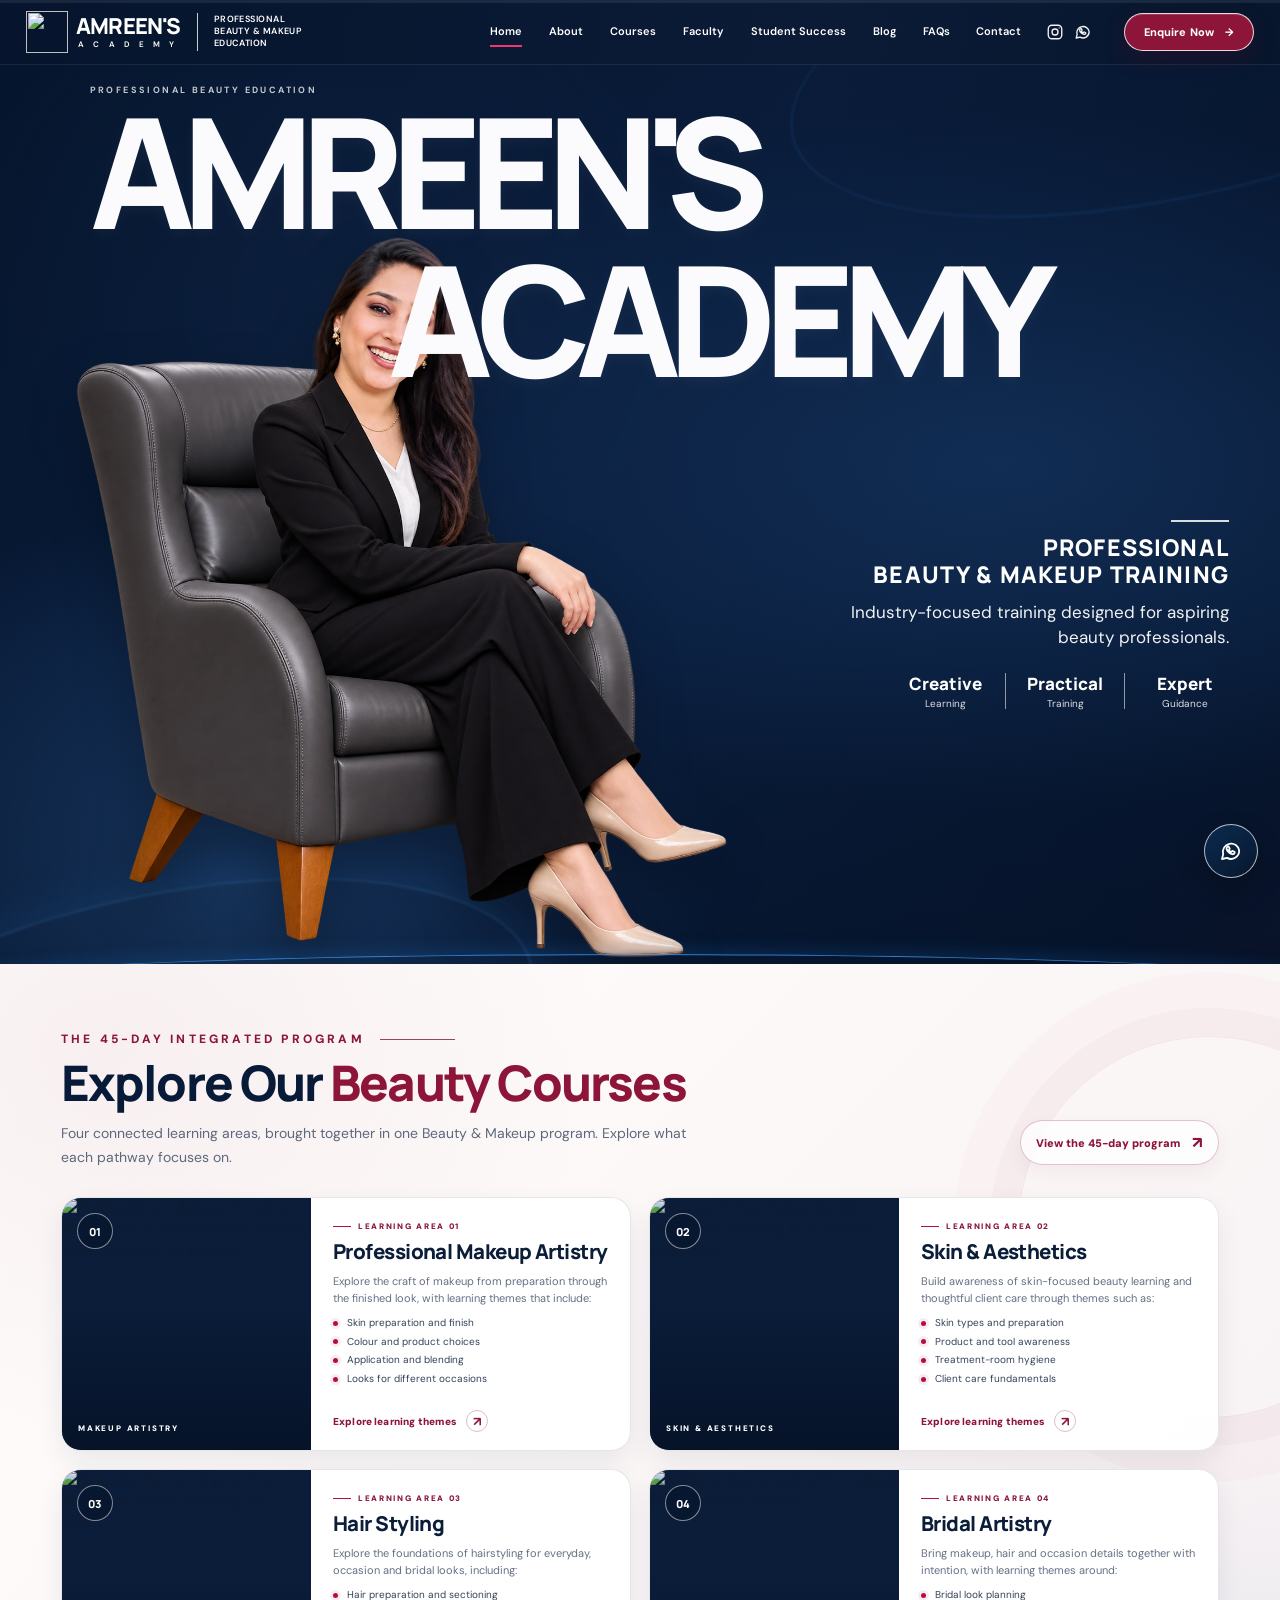
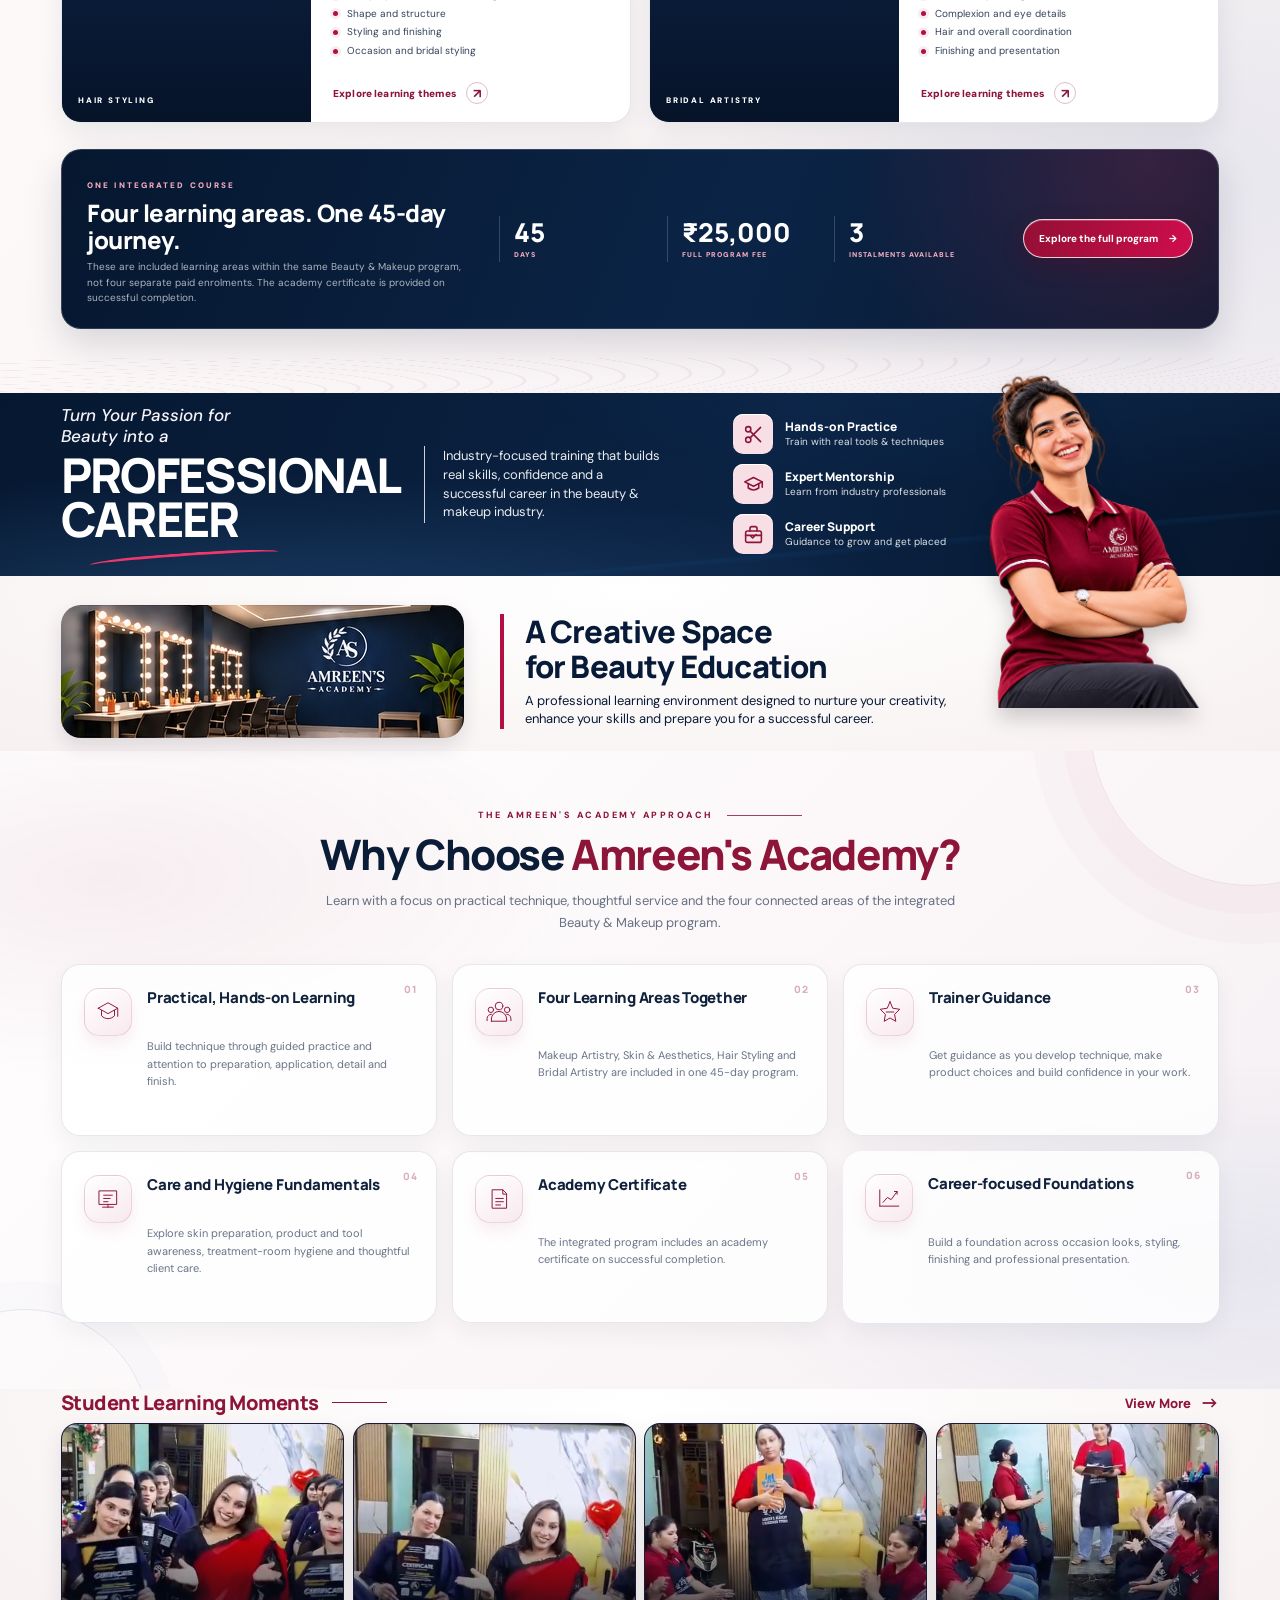
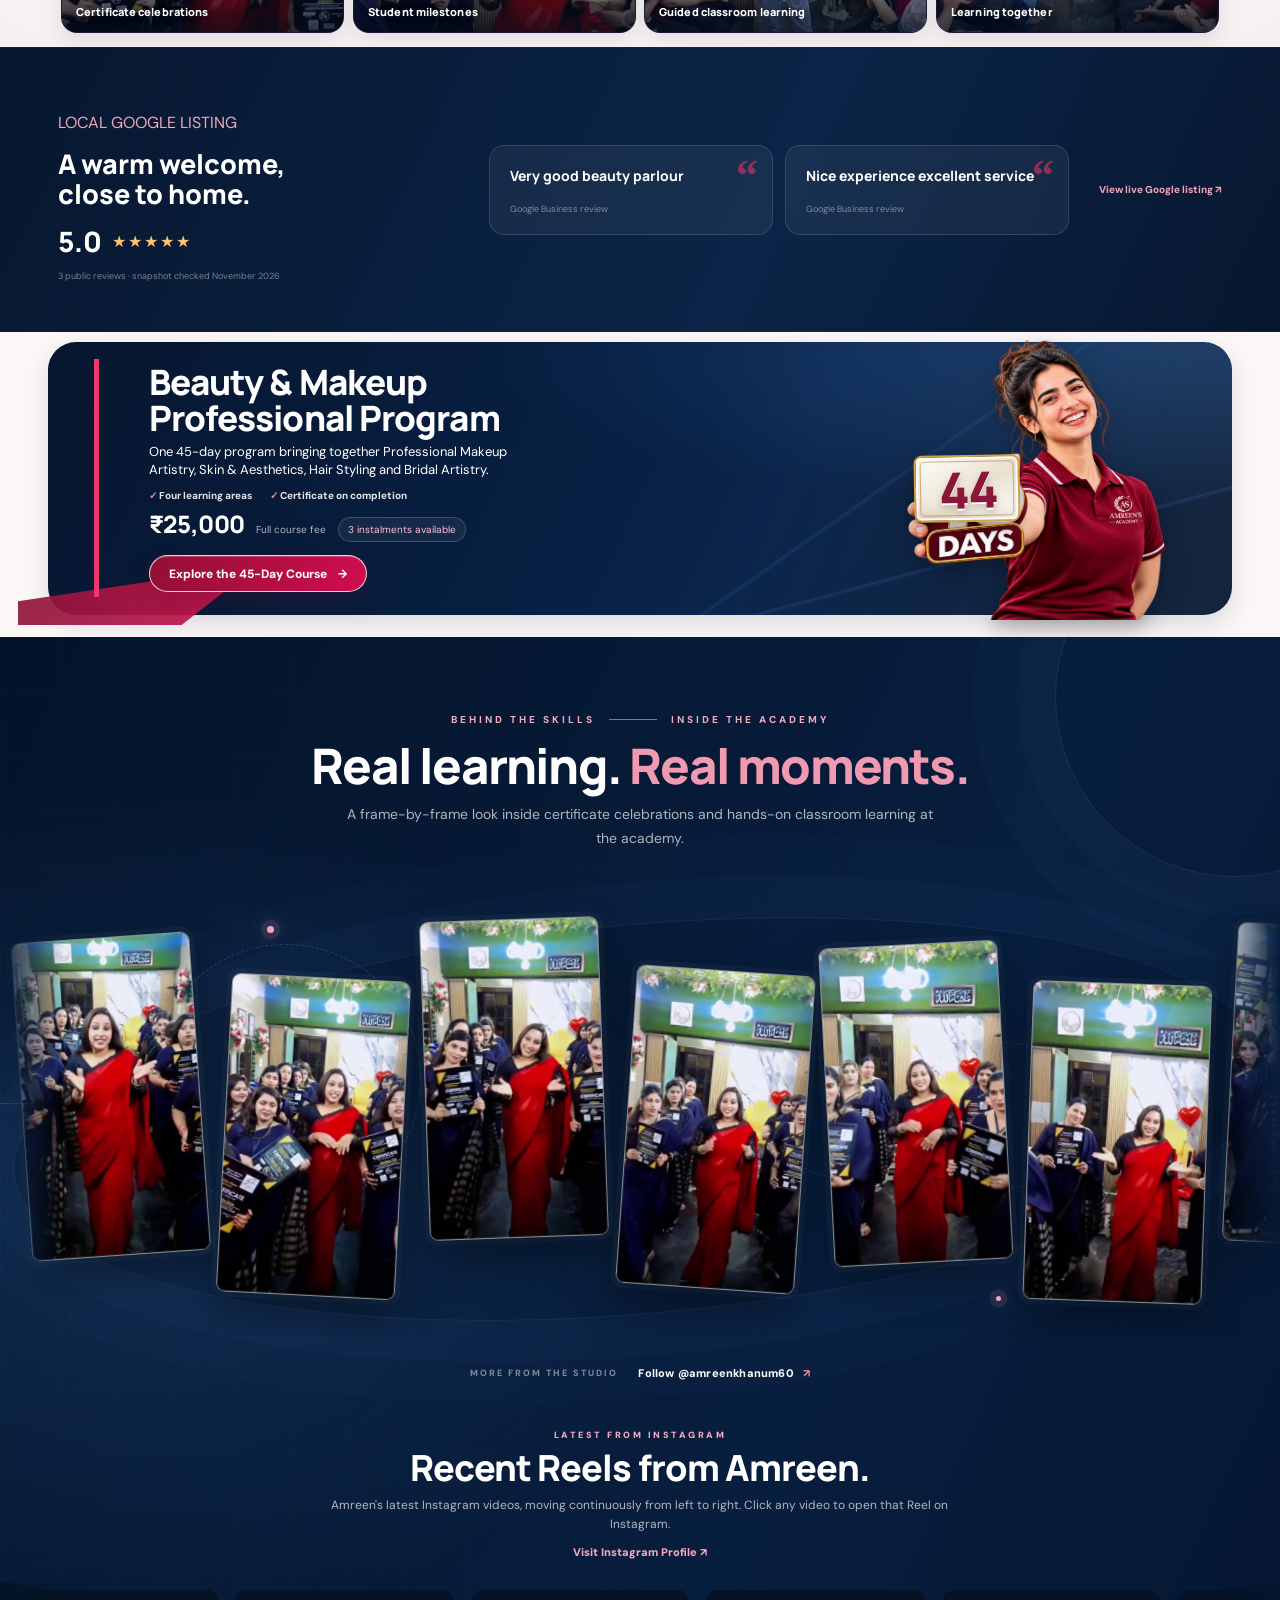
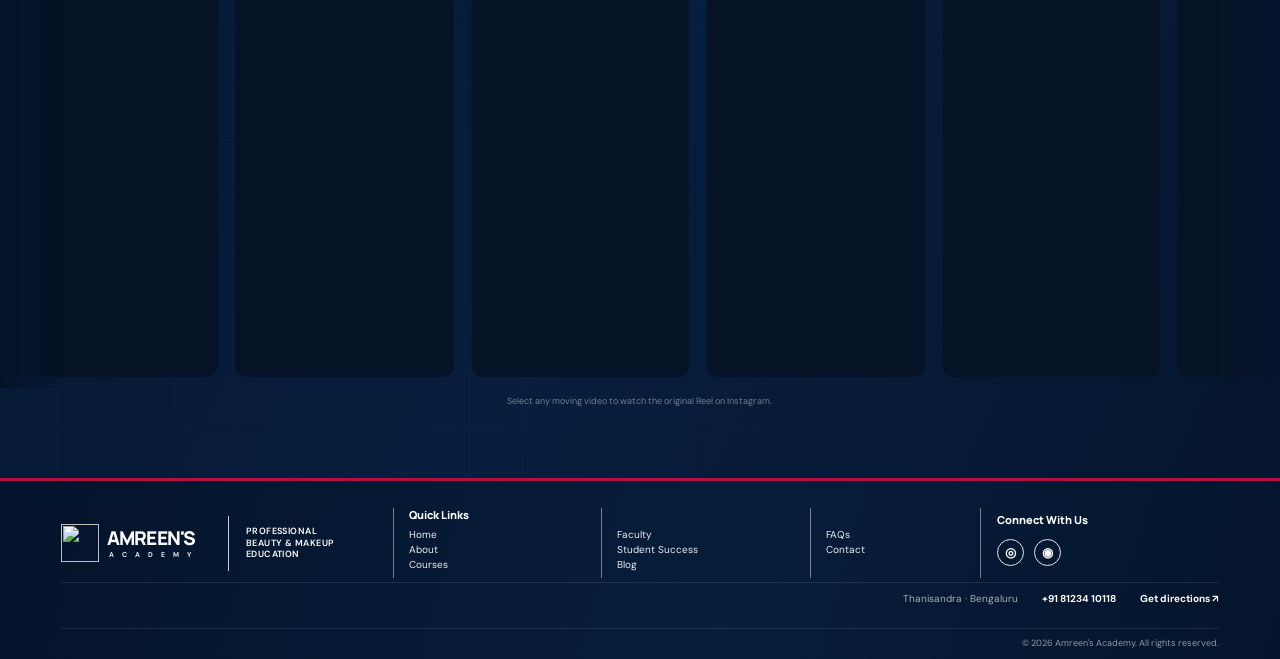
==== commit 9dc04532: "Polish mobile hero with portrait above copy" ====
--- a/index.html
+++ b/index.html
@@ -13,7 +13,7 @@
   <link rel="stylesheet" href="css/motion.css">
   <link rel="stylesheet" href="css/campaign-enhancements.css">
   <link rel="stylesheet" href="css/upgrade.css?v=amreen-mobile-fix-20261115-2">
-  <link rel="stylesheet" href="css/brand-emblem.css?v=amreen-mobile-hero-layout-20261115-2">
+  <link rel="stylesheet" href="css/brand-emblem.css?v=amreen-mobile-hero-stack-20261115-3">
   <script type="application/ld+json">{"@context": "https://schema.org", "@type": "BeautySalon", "name": "Amreens Academy & Makeover Studio", "telephone": "+91 81234 10118", "address": {"@type": "PostalAddress", "streetAddress": "#23, Bharath Nagar, Ashwath Nagar, 2nd Stage, Thanisandra Main Road", "addressLocality": "Bengaluru", "addressRegion": "Karnataka", "postalCode": "560077", "addressCountry": "IN"}, "sameAs": ["https://www.instagram.com/amreenkhanum60/"]}</script>
 </head>
 <body>
--- a/css/brand-emblem.css
+++ b/css/brand-emblem.css
@@ -252,3 +252,204 @@
     font-size: 10px !important;
   }
 }
+
+
+/* Refined phone hero: title → full portrait → supporting copy.
+   Scoped to phones; desktop composition remains untouched. */
+@media (max-width: 650px) {
+  .hero,
+  .hero-inner {
+    height: clamp(740px, 180vw, 790px) !important;
+    min-height: clamp(740px, 180vw, 790px) !important;
+  }
+
+  .hero .hero-kicker {
+    display: block !important;
+    top: 10px !important;
+    left: 0 !important;
+    right: 0 !important;
+    width: 100% !important;
+    text-align: center !important;
+    font-size: 7px !important;
+    line-height: 1.2 !important;
+    letter-spacing: 2px !important;
+    opacity: .78;
+  }
+
+  .hero h1 {
+    display: flex !important;
+    position: absolute !important;
+    flex-direction: column !important;
+    align-items: center !important;
+    justify-content: flex-start !important;
+    top: 30px !important;
+    left: 0 !important;
+    right: 0 !important;
+    width: 100% !important;
+    margin: 0 !important;
+    z-index: 3 !important;
+    gap: 0 !important;
+    text-align: center !important;
+    white-space: normal !important;
+  }
+
+  .hero h1 .hero-title-mask {
+    display: block !important;
+    padding: 0 0 .035em !important;
+    overflow: hidden !important;
+    line-height: .9 !important;
+  }
+
+  .hero h1 .hero-title-word {
+    font-size: clamp(40px, 11.5vw, 47px) !important;
+    line-height: .9 !important;
+    letter-spacing: -.085em !important;
+    white-space: nowrap !important;
+  }
+
+  .hero h1 > .hero-title-academy {
+    display: block !important;
+    align-self: center !important;
+    margin: 0 !important;
+    padding: 0 !important;
+    font-family: var(--heading) !important;
+    font-size: clamp(36px, 10vw, 41px) !important;
+    font-weight: 900 !important;
+    line-height: .94 !important;
+    letter-spacing: -.075em !important;
+    white-space: nowrap !important;
+  }
+
+  .hero .hero-figure {
+    display: block !important;
+    position: absolute !important;
+    z-index: 2 !important;
+    top: auto !important;
+    bottom: 184px !important;
+    left: 0 !important;
+    right: 0 !important;
+    width: auto !important;
+    height: 430px !important;
+    max-width: 94vw !important;
+    max-height: none !important;
+    margin: 0 auto !important;
+    object-fit: contain !important;
+    object-position: center bottom !important;
+  }
+
+  .hero .hero-copy {
+    position: absolute !important;
+    z-index: 4 !important;
+    top: auto !important;
+    left: 5% !important;
+    right: 5% !important;
+    bottom: 13px !important;
+    width: auto !important;
+    max-width: none !important;
+    box-sizing: border-box !important;
+    margin: 0 !important;
+    padding: 13px 15px 12px !important;
+    border: 1px solid rgba(255,255,255,.17) !important;
+    border-radius: 15px !important;
+    background: linear-gradient(112deg, rgba(4,17,38,.94), rgba(12,37,70,.89)) !important;
+    box-shadow: 0 12px 32px rgba(0,0,0,.19) !important;
+    backdrop-filter: blur(9px) !important;
+    text-align: left !important;
+  }
+
+  .hero .hero-copy .copy-rule {
+    display: block !important;
+    width: 34px !important;
+    height: 2px !important;
+    margin: 0 0 8px !important;
+  }
+
+  .hero .hero-copy h2 {
+    margin: 0 0 6px !important;
+    max-width: 100% !important;
+    font-size: clamp(13px, 3.7vw, 15px) !important;
+    line-height: 1.18 !important;
+    letter-spacing: .25px !important;
+    text-align: left !important;
+  }
+
+  .hero .hero-copy > p:not(.hero-signoff) {
+    display: block !important;
+    width: 100% !important;
+    max-width: 100% !important;
+    margin: 0 !important;
+    font-size: clamp(10.5px, 2.85vw, 11.5px) !important;
+    line-height: 1.38 !important;
+    text-align: left !important;
+    overflow-wrap: break-word !important;
+  }
+
+  .hero .hero-stats {
+    display: grid !important;
+    grid-template-columns: repeat(3, minmax(0, 1fr)) !important;
+    align-items: start !important;
+    justify-content: stretch !important;
+    gap: 8px !important;
+    max-width: 100% !important;
+    margin: 11px 0 0 !important;
+  }
+
+  .hero .hero-stats div {
+    display: flex !important;
+    flex-direction: column !important;
+    align-items: flex-start !important;
+    justify-content: flex-start !important;
+    min-width: 0 !important;
+    gap: 2px !important;
+  }
+
+  .hero .hero-stats i {
+    display: none !important;
+  }
+
+  .hero .hero-stats strong {
+    font-size: clamp(9px, 2.6vw, 10px) !important;
+    line-height: 1.15 !important;
+    white-space: normal !important;
+  }
+
+  .hero .hero-stats span {
+    margin: 0 !important;
+    font-size: clamp(8px, 2.2vw, 9px) !important;
+    line-height: 1.2 !important;
+    white-space: normal !important;
+  }
+
+  .hero .hero-bottom-swoosh {
+    bottom: -16px !important;
+  }
+}
+
+@media (max-width: 420px) {
+  .hero,
+  .hero-inner {
+    height: 740px !important;
+    min-height: 740px !important;
+  }
+
+  .hero h1 .hero-title-word {
+    font-size: clamp(39px, 11.5vw, 45px) !important;
+  }
+
+  .hero h1 > .hero-title-academy {
+    font-size: clamp(35px, 10vw, 39px) !important;
+  }
+
+  .hero .hero-figure {
+    height: 405px !important;
+    max-width: 94vw !important;
+    bottom: 185px !important;
+  }
+
+  .hero .hero-copy {
+    left: 4.5% !important;
+    right: 4.5% !important;
+    bottom: 12px !important;
+    padding: 12px 13px 11px !important;
+  }
+}
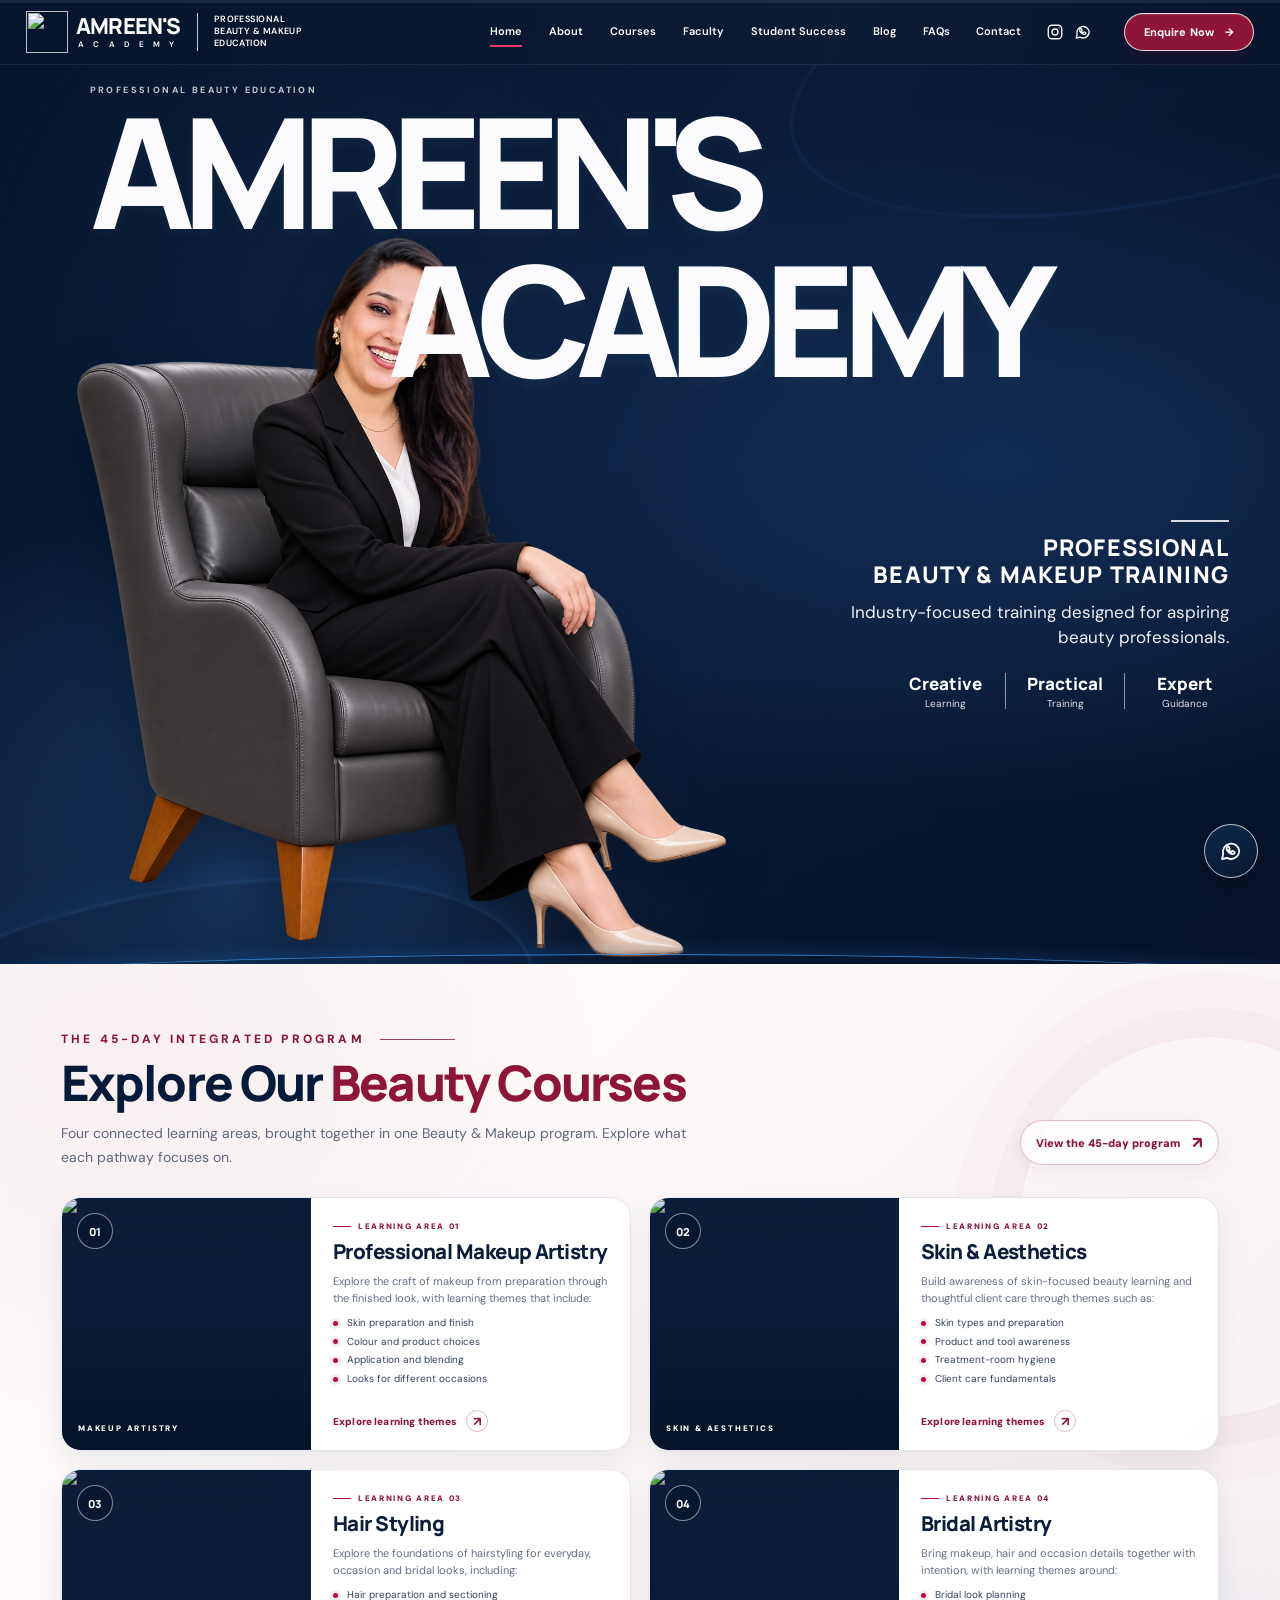
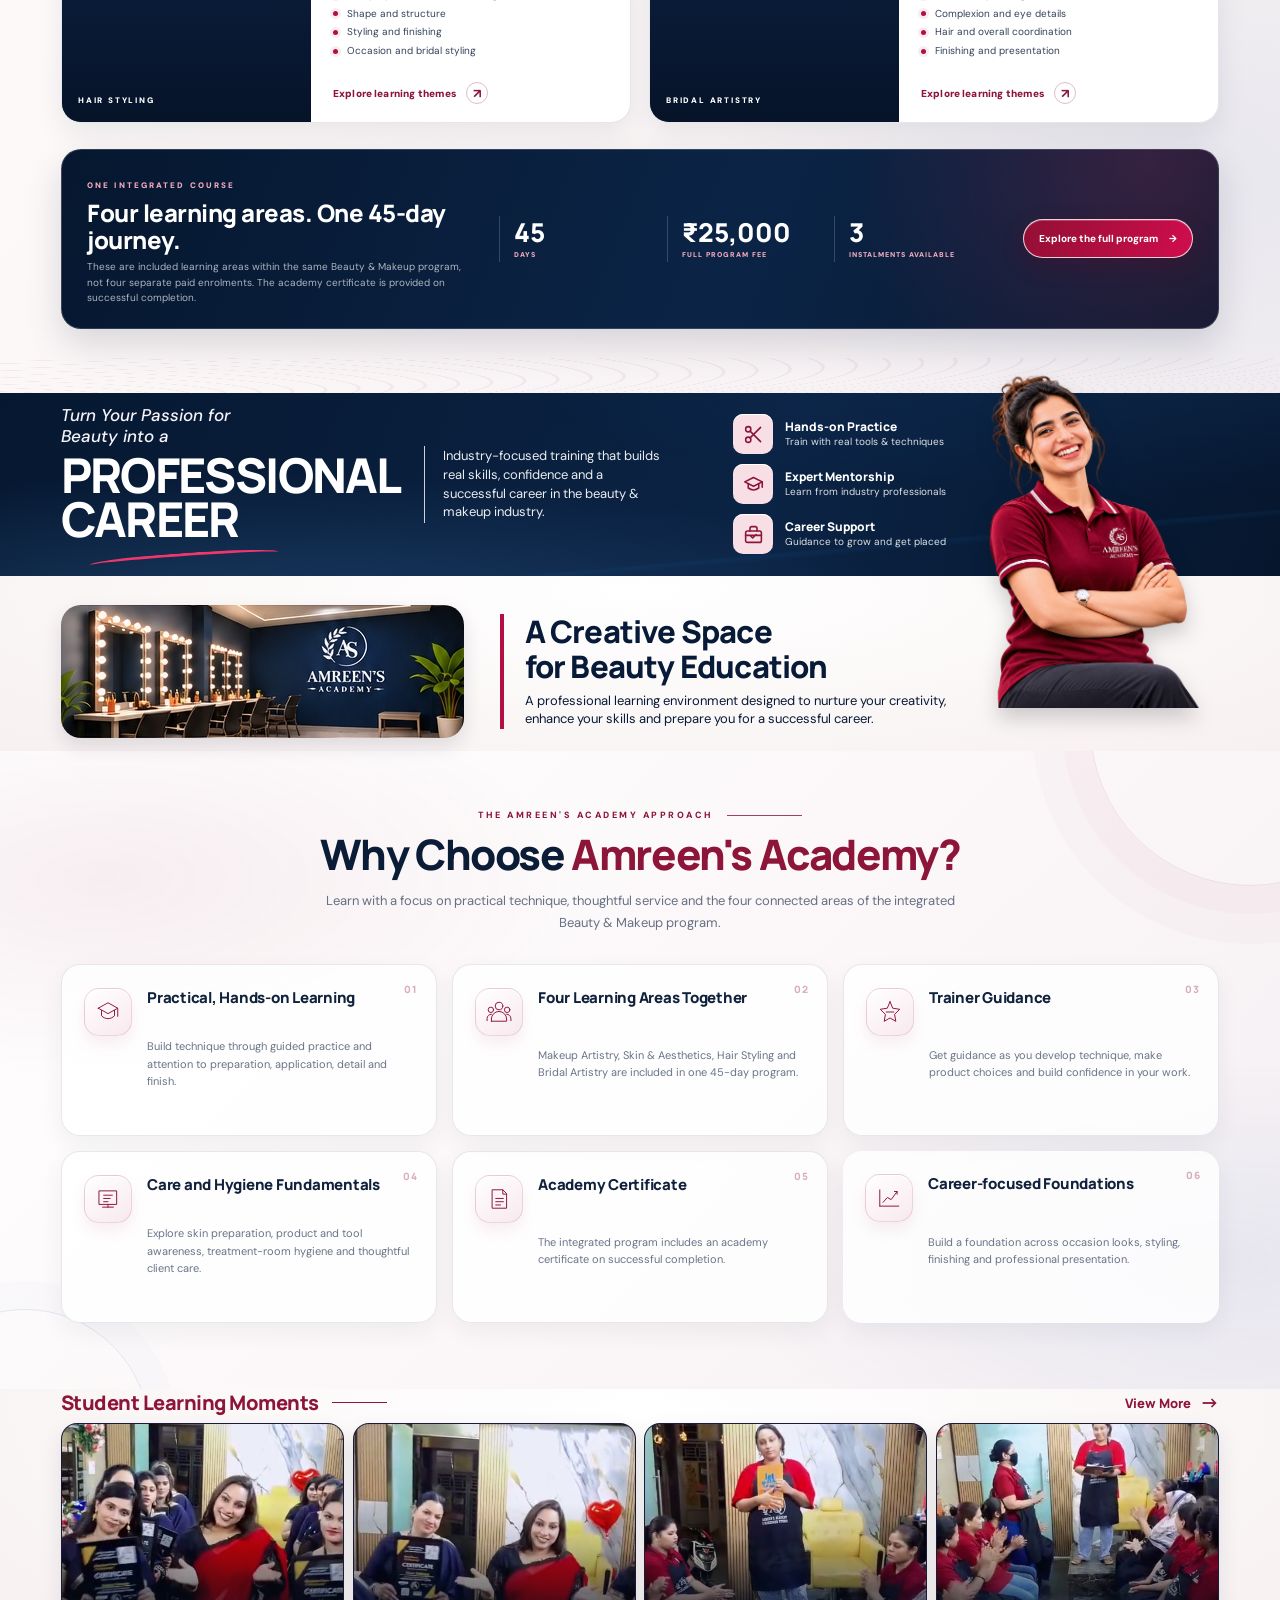
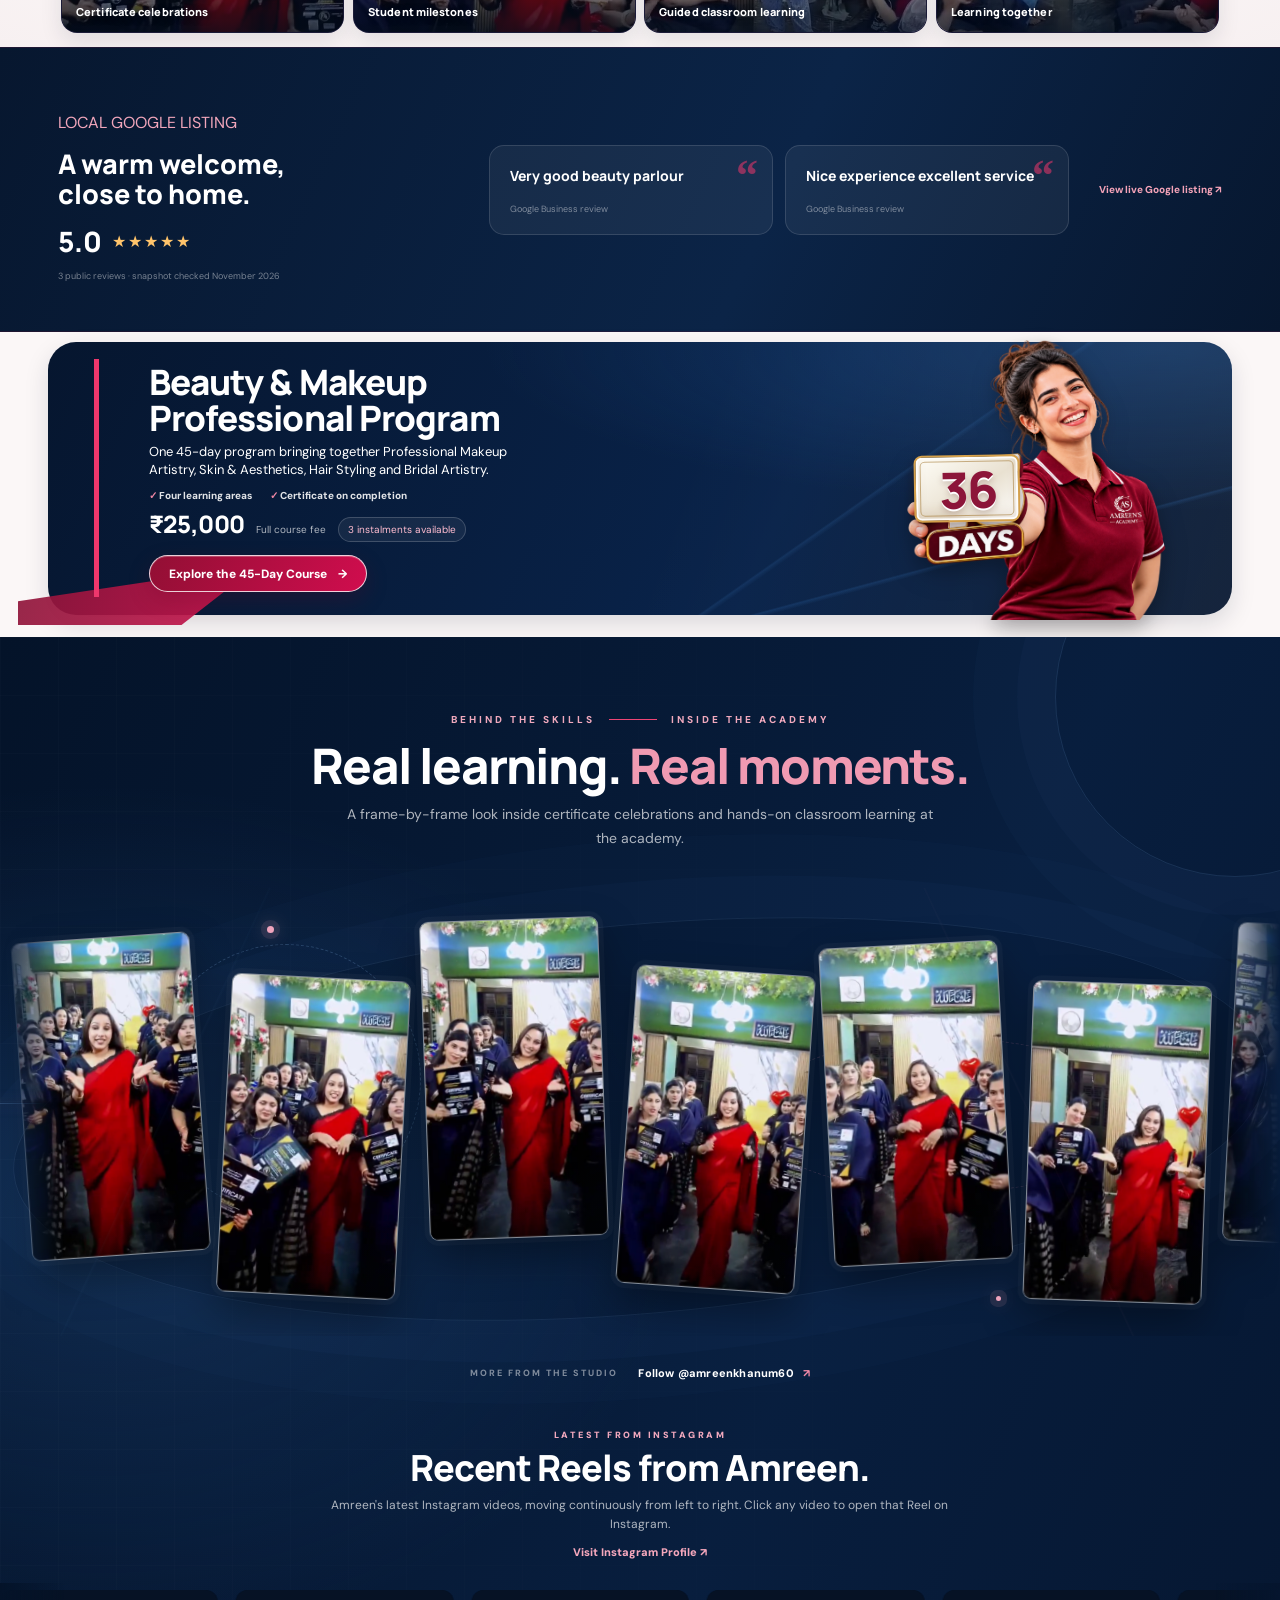
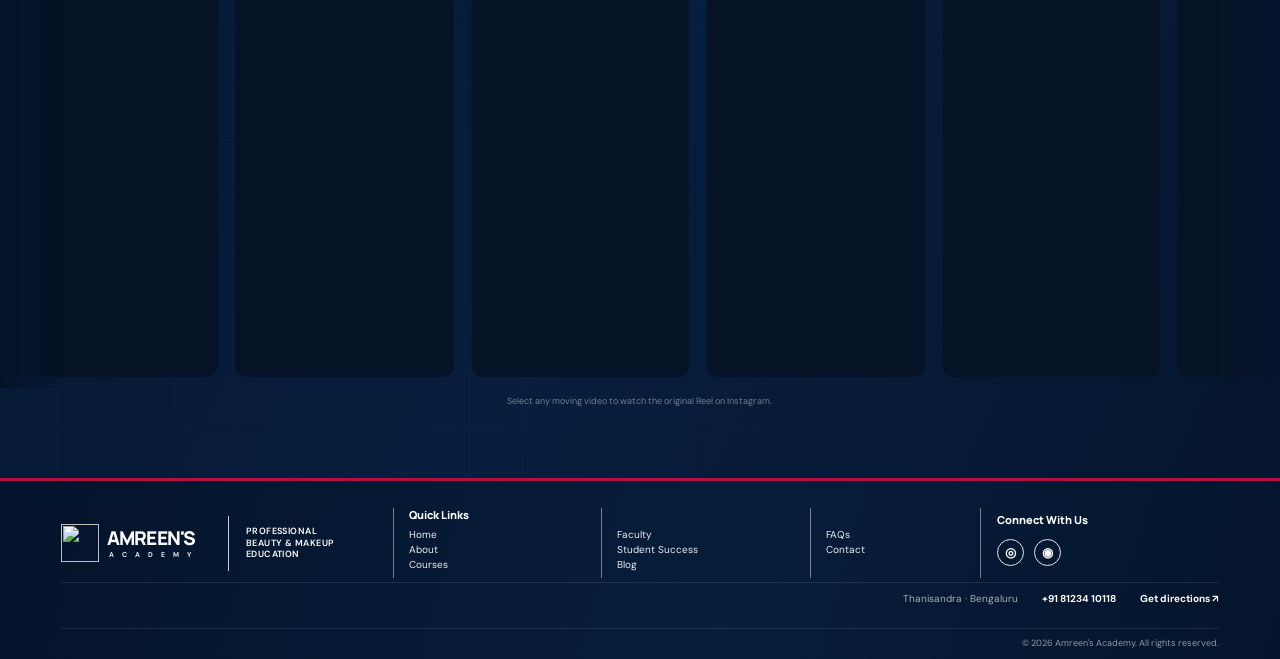
==== commit 1d628d7e: "Redesign homepage mobile layout to match portrait-led reference" ====
--- a/index.html
+++ b/index.html
@@ -14,6 +14,7 @@
   <link rel="stylesheet" href="css/campaign-enhancements.css">
   <link rel="stylesheet" href="css/upgrade.css?v=amreen-mobile-fix-20261115-2">
   <link rel="stylesheet" href="css/brand-emblem.css?v=amreen-mobile-hero-stack-20261115-3">
+  <link rel="stylesheet" href="css/mobile-home.css?v=reference-mobile-20261115-1">
   <script type="application/ld+json">{"@context": "https://schema.org", "@type": "BeautySalon", "name": "Amreens Academy & Makeover Studio", "telephone": "+91 81234 10118", "address": {"@type": "PostalAddress", "streetAddress": "#23, Bharath Nagar, Ashwath Nagar, 2nd Stage, Thanisandra Main Road", "addressLocality": "Bengaluru", "addressRegion": "Karnataka", "postalCode": "560077", "addressCountry": "IN"}, "sameAs": ["https://www.instagram.com/amreenkhanum60/"]}</script>
 </head>
 <body>
@@ -67,6 +68,9 @@
             <i></i>
             <div><strong>Expert</strong><span>Guidance</span></div>
           </div>
+          <p class="mobile-hero-phrase mobile-only" aria-label="Be you, be creative, be an artist"><span class="pill-endpoint"></span>Be you, be creative, be an artist<span class="pill-endpoint"></span></p>
+          <p class="mobile-hero-quote mobile-only">Creativity is intelligence having fun.</p>
+          <div class="mobile-hero-pagination mobile-only" aria-hidden="true"><i class="is-active"></i><i></i><i></i></div>
         </div>
       </div>
       <div class="hero-bottom-swoosh" aria-hidden="true"></div>
@@ -84,6 +88,10 @@
         <p class="courses-intro">Four connected learning areas, brought together in one Beauty &amp; Makeup program. Explore what each pathway focuses on.</p>
       </div>
       <a class="courses-heading-link" href="45-day-course.html">View the 45-day program <span aria-hidden="true">↗</span></a>
+      <div class="mobile-course-controls mobile-only" aria-label="Course carousel controls">
+        <button type="button" data-scroll-cards="-1" aria-label="Scroll courses left">‹</button>
+        <button type="button" data-scroll-cards="1" aria-label="Scroll courses right">›</button>
+      </div>
     </div>
 
     <div class="course-grid course-grid-expanded" id="course-grid">
@@ -200,6 +208,24 @@
           <div class="benefit-item"><span class="benefit-icon" aria-hidden="true"><svg viewBox="0 0 24 24" focusable="false"><circle cx="6" cy="18" r="3"/><circle cx="6" cy="6" r="3"/><path d="m8.1 8.1 12 12M8.1 15.9l12-12"/></svg></span><div><strong>Hands-on Practice</strong><small>Train with real tools &amp; techniques</small></div></div>
           <div class="benefit-item"><span class="benefit-icon" aria-hidden="true"><svg viewBox="0 0 24 24" focusable="false"><path d="m2 9 10-5 10 5-10 5L2 9Z"/><path d="M6 11v5c4 3 8 3 12 0v-5M22 9v6"/></svg></span><div><strong>Expert Mentorship</strong><small>Learn from industry professionals</small></div></div>
           <div class="benefit-item"><span class="benefit-icon" aria-hidden="true"><svg viewBox="0 0 24 24" focusable="false"><rect x="3" y="8" width="18" height="13" rx="2"/><path d="M8 8V5a2 2 0 0 1 2-2h4a2 2 0 0 1 2 2v3M3 13h18M9 14l2 2 4-4"/></svg></span><div><strong>Career Support</strong><small>Guidance to grow and get placed</small></div></div>
+        </div>
+        <div class="mobile-benefit-strip mobile-only" aria-label="Academy benefits">
+          <div class="mobile-benefit-item">
+            <svg viewBox="0 0 48 48" aria-hidden="true"><path d="M24 4 44 18 24 44 4 18 24 4Z M4 18h40 M15 18l9 26 9-26 M15 18l9-14 9 14"/></svg>
+            <span>Hands-on<br>Training</span>
+          </div>
+          <div class="mobile-benefit-item">
+            <svg viewBox="0 0 48 48" aria-hidden="true"><circle cx="24" cy="13" r="7"/><circle cx="9" cy="19" r="5"/><circle cx="39" cy="19" r="5"/><path d="M10 41v-4a14 14 0 0 1 28 0v4H10Z M2 40v-4a8 8 0 0 1 8-8 M46 40v-4a8 8 0 0 0-8-8"/></svg>
+            <span>Experienced<br>Trainers</span>
+          </div>
+          <div class="mobile-benefit-item">
+            <svg viewBox="0 0 48 48" aria-hidden="true"><path d="m24 5 19 9-19 9-19-9 19-9Z M5 24l19 9 19-9 M5 34l19 9 19-9"/></svg>
+            <span>Industry-Relevant<br>Curriculum</span>
+          </div>
+          <div class="mobile-benefit-item">
+            <svg viewBox="0 0 48 48" aria-hidden="true"><path d="m24 4 6 13 14 2-10 10 2 15-12-7-12 7 2-15L4 19l14-2 6-13Z"/></svg>
+            <span>Professional Skill<br>Development</span>
+          </div>
         </div>
         <img class="career-mentor" src="assets/career-mentor-folded-arms.png" alt="Smiling Amreen's Academy team member in the academy maroon uniform" loading="lazy">
       </div>
--- a/css/mobile-home.css
+++ b/css/mobile-home.css
@@ -0,0 +1,716 @@
+/* Homepage phone redesign. All visual changes are restricted to widths <= 650px. */
+.mobile-only { display:none; }
+
+@media (max-width:650px) {
+  :root {
+    --mobile-navy:#07182f;
+    --mobile-navy-deep:#041329;
+    --mobile-navy-card:#102c50;
+    --mobile-white:#f8f9fc;
+  }
+  html, body { max-width:100%; overflow-x:clip; }
+  body { background:var(--mobile-navy); }
+  .mobile-only { display:block !important; }
+
+  /* Header: logo | divider | descriptor | menu */
+  .site-header {
+    min-height:62px !important;
+    background:linear-gradient(105deg,#06152d,#0a1d39 58%,#06152d) !important;
+  }
+  .site-header .header-inner {
+    display:grid !important;
+    grid-template-columns:max-content 1px minmax(0,1fr) 30px !important;
+    align-items:center !important;
+    gap:9px !important;
+    width:100% !important;
+    min-height:62px !important;
+    margin:0 !important;
+    padding:0 17px !important;
+  }
+  .site-header .brand {
+    grid-column:1 !important;
+    justify-self:start !important;
+    display:flex !important;
+    flex-direction:row !important;
+    align-items:center !important;
+    gap:6px !important;
+    width:max-content !important;
+    min-width:0 !important;
+  }
+  .site-header .brand-emblem {
+    flex:0 0 27px !important;
+    width:27px !important;
+    height:27px !important;
+  }
+  .site-header .brand-copy { gap:3px !important; }
+  .site-header .brand-copy .brand-word {
+    font-size:16px !important;
+    line-height:.95 !important;
+    letter-spacing:-.55px !important;
+  }
+  .site-header .brand-copy .brand-sub {
+    margin:0 !important;
+    padding-left:1px !important;
+    font-size:6px !important;
+    letter-spacing:2.45px !important;
+    line-height:1 !important;
+  }
+  .site-header .brand-divider {
+    display:block !important;
+    grid-column:2 !important;
+    width:1px !important;
+    height:36px !important;
+    background:rgba(255,255,255,.75) !important;
+  }
+  .site-header .brand-tagline {
+    display:block !important;
+    grid-column:3 !important;
+    min-width:0 !important;
+    margin:0 !important;
+    color:rgba(255,255,255,.95) !important;
+    font-size:7px !important;
+    font-weight:600 !important;
+    line-height:1.25 !important;
+    letter-spacing:.1px !important;
+  }
+  .site-header .menu-toggle {
+    display:block !important;
+    grid-column:4 !important;
+    justify-self:end !important;
+    order:initial !important;
+    width:28px !important;
+    height:30px !important;
+    margin:0 !important;
+    padding:5px 1px !important;
+  }
+  .site-header .menu-toggle span { width:25px !important; }
+  .site-header .header-cta,
+  .site-header .header-socials { display:none !important; }
+  .site-header .primary-nav { z-index:30 !important; }
+
+  /* Put the four reference sections in the mobile-first order. */
+  main {
+    display:flex !important;
+    flex-direction:column !important;
+    width:100% !important;
+  }
+  main > section { order:5; }
+  main > #home { order:1; }
+  main > #courses { order:2; }
+  main > #academy { order:3; }
+  main > #career { order:4; }
+
+  /* HERO: headline behind portrait, description to the right,
+     glass message across the portrait, quote and pagination below. */
+  #home.hero {
+    height:clamp(355px,95vw,390px) !important;
+    min-height:clamp(355px,95vw,390px) !important;
+    margin:0 !important;
+    overflow:hidden !important;
+    border-radius:0 !important;
+    background:
+      radial-gradient(ellipse at 16% 90%,rgba(42,94,151,.4),transparent 38%),
+      radial-gradient(ellipse at 78% 44%,rgba(18,48,89,.72),transparent 48%),
+      linear-gradient(117deg,#06162f 0%,#0a1d3c 48%,#06152d 100%) !important;
+  }
+  #home .hero-inner {
+    position:relative !important;
+    width:100% !important;
+    max-width:none !important;
+    height:100% !important;
+    min-height:0 !important;
+    margin:0 !important;
+  }
+  #home .hero-kicker {
+    display:block !important;
+    top:7px !important;
+    left:0 !important;
+    right:0 !important;
+    width:100% !important;
+    margin:0 !important;
+    color:rgba(255,255,255,.72) !important;
+    font-size:6.5px !important;
+    line-height:1.2 !important;
+    letter-spacing:1.8px !important;
+    text-align:center !important;
+    z-index:4 !important;
+  }
+  #home .hero h1 {
+    display:flex !important;
+    position:absolute !important;
+    flex-direction:column !important;
+    align-items:flex-start !important;
+    justify-content:flex-start !important;
+    top:25px !important;
+    left:5.5% !important;
+    right:auto !important;
+    width:90% !important;
+    margin:0 !important;
+    padding:0 !important;
+    color:var(--mobile-white) !important;
+    font-family:var(--heading) !important;
+    font-weight:900 !important;
+    line-height:.9 !important;
+    letter-spacing:-.08em !important;
+    text-align:left !important;
+    white-space:normal !important;
+    z-index:1 !important;
+    text-shadow:0 4px 12px rgba(255,255,255,.04) !important;
+  }
+  #home .hero-title-mask {
+    display:block !important;
+    overflow:hidden !important;
+    padding:0 0 .035em !important;
+    line-height:.9 !important;
+  }
+  #home .hero-title-word {
+    display:inline-block !important;
+    color:var(--mobile-white) !important;
+    font-size:clamp(40px,11.5vw,47px) !important;
+    font-weight:900 !important;
+    line-height:.9 !important;
+    letter-spacing:-.085em !important;
+    white-space:nowrap !important;
+    opacity:1 !important;
+  }
+  #home .hero h1 > .hero-title-academy {
+    display:block !important;
+    position:relative !important;
+    align-self:flex-start !important;
+    margin:0 !important;
+    padding:0 !important;
+    color:var(--mobile-white) !important;
+    font-family:var(--heading) !important;
+    font-size:clamp(36px,10.2vw,42px) !important;
+    font-weight:900 !important;
+    line-height:.94 !important;
+    letter-spacing:-.075em !important;
+    text-transform:uppercase !important;
+    white-space:nowrap !important;
+    opacity:1 !important;
+    transform:none !important;
+    animation:none !important;
+  }
+  #home .hero-figure {
+    display:block !important;
+    position:absolute !important;
+    z-index:2 !important;
+    top:61px !important;
+    left:4% !important;
+    right:auto !important;
+    bottom:auto !important;
+    width:62vw !important;
+    max-width:244px !important;
+    height:clamp(255px,68vw,280px) !important;
+    max-height:none !important;
+    margin:0 !important;
+    object-fit:contain !important;
+    object-position:bottom left !important;
+    filter:drop-shadow(0 12px 18px rgba(0,0,0,.24)) !important;
+    transform:none;
+  }
+  #home .hero-copy {
+    display:block !important;
+    position:absolute !important;
+    z-index:4 !important;
+    top:112px !important;
+    left:67% !important;
+    right:5% !important;
+    bottom:auto !important;
+    width:auto !important;
+    max-width:none !important;
+    margin:0 !important;
+    padding:0 !important;
+    border:0 !important;
+    border-radius:0 !important;
+    background:transparent !important;
+    box-shadow:none !important;
+    backdrop-filter:none !important;
+    text-align:left !important;
+    transform:none !important;
+    animation:none !important;
+  }
+  #home .hero-copy .copy-rule {
+    display:block !important;
+    width:31px !important;
+    height:2px !important;
+    margin:0 0 8px !important;
+    background:rgba(255,255,255,.9) !important;
+  }
+  #home .hero-copy h2 {
+    max-width:100% !important;
+    margin:0 0 8px !important;
+    color:#fff !important;
+    font-size:clamp(11px,3.55vw,14px) !important;
+    font-weight:800 !important;
+    line-height:1.18 !important;
+    letter-spacing:.05px !important;
+    text-align:left !important;
+    overflow-wrap:break-word !important;
+  }
+  #home .hero-copy > p:not(.hero-signoff) {
+    width:100% !important;
+    max-width:100% !important;
+    margin:0 !important;
+    color:rgba(255,255,255,.92) !important;
+    font-size:clamp(9px,2.7vw,10.7px) !important;
+    line-height:1.38 !important;
+    text-align:left !important;
+    overflow-wrap:break-word !important;
+  }
+  #home .hero-stats,
+  #home .hero-signoff { display:none !important; }
+
+  #home .mobile-hero-phrase {
+    display:flex !important;
+    position:absolute !important;
+    z-index:6 !important;
+    top:43% !important;
+    left:14% !important;
+    width:47% !important;
+    max-width:185px !important;
+    min-height:26px !important;
+    box-sizing:border-box !important;
+    align-items:center !important;
+    justify-content:center !important;
+    margin:0 !important;
+    padding:5px 8px !important;
+    border:1px solid rgba(255,255,255,.47) !important;
+    border-radius:7px !important;
+    color:#fff !important;
+    background:linear-gradient(100deg,rgba(13,30,54,.83),rgba(75,91,116,.6)) !important;
+    box-shadow:0 7px 20px rgba(0,0,0,.12) !important;
+    backdrop-filter:blur(6px) !important;
+    font-size:clamp(8px,2.55vw,10px) !important;
+    font-weight:500 !important;
+    line-height:1.1 !important;
+    white-space:nowrap !important;
+    text-align:center !important;
+  }
+  #home .mobile-hero-phrase .pill-endpoint {
+    position:absolute !important;
+    top:50% !important;
+    width:6px !important;
+    height:6px !important;
+    margin:0 !important;
+    border:2px solid rgba(255,255,255,.95) !important;
+    border-radius:50% !important;
+    background:#f7f9ff !important;
+    transform:translateY(-50%) !important;
+  }
+  #home .mobile-hero-phrase .pill-endpoint:first-child { left:-4px !important; }
+  #home .mobile-hero-phrase .pill-endpoint:last-child { right:-4px !important; }
+
+  #home .mobile-hero-quote {
+    display:block !important;
+    position:absolute !important;
+    z-index:4 !important;
+    top:68% !important;
+    left:70% !important;
+    right:5% !important;
+    width:auto !important;
+    margin:0 !important;
+    color:rgba(255,255,255,.95) !important;
+    font-size:clamp(9px,2.75vw,11px) !important;
+    font-weight:500 !important;
+    line-height:1.35 !important;
+    text-align:left !important;
+  }
+  #home .mobile-hero-pagination {
+    display:flex !important;
+    position:absolute !important;
+    z-index:7 !important;
+    left:50% !important;
+    bottom:8px !important;
+    align-items:center !important;
+    justify-content:center !important;
+    gap:7px !important;
+    margin:0 !important;
+    transform:translateX(-50%) !important;
+  }
+  #home .mobile-hero-pagination i {
+    display:block !important;
+    width:9px !important;
+    height:5px !important;
+    border:1px solid rgba(255,255,255,.8) !important;
+    border-radius:99px !important;
+    background:transparent !important;
+  }
+  #home .mobile-hero-pagination i.is-active {
+    width:17px !important;
+    background:#fff !important;
+  }
+  #home .hero-bottom-swoosh { bottom:-16px !important; }
+
+  /* Course section: compact, swipeable four-card rail. */
+  #courses.courses-section {
+    padding:20px 0 22px !important;
+    margin:0 !important;
+    border-radius:0 !important;
+    color:#fff !important;
+    background:linear-gradient(110deg,#06162f,#0a2040 58%,#06162f) !important;
+    overflow:hidden !important;
+  }
+  #courses .section-container {
+    width:calc(100% - 38px) !important;
+    max-width:none !important;
+    margin:0 auto !important;
+  }
+  #courses .courses-heading {
+    display:grid !important;
+    grid-template-columns:minmax(0,1fr) auto !important;
+    align-items:end !important;
+    gap:8px !important;
+    margin:0 0 14px !important;
+  }
+  #courses .courses-heading > div:first-child {
+    grid-column:1 !important;
+    grid-row:1 !important;
+    width:100% !important;
+    min-width:0 !important;
+  }
+  #courses .courses-heading .eyebrow {
+    margin:0 0 5px !important;
+    color:rgba(255,255,255,.82) !important;
+    font-size:0 !important;
+    line-height:1 !important;
+    letter-spacing:0 !important;
+  }
+  #courses .courses-heading .eyebrow::before {
+    content:"OUR COURSES";
+    font-size:8px;
+    font-weight:800;
+    letter-spacing:2.2px;
+  }
+  #courses .courses-heading .eyebrow span {
+    width:36px !important;
+    height:1px !important;
+    margin:0 0 2px 8px !important;
+    background:rgba(255,255,255,.85) !important;
+  }
+  #courses .courses-heading h2 {
+    max-width:235px !important;
+    margin:0 !important;
+    color:#fff !important;
+    font-size:clamp(21px,6vw,24px) !important;
+    font-weight:900 !important;
+    line-height:1.04 !important;
+    letter-spacing:-.8px !important;
+  }
+  #courses .courses-heading h2 em { color:#fff !important; }
+  #courses .courses-intro,
+  #courses .courses-heading-link { display:none !important; }
+  #courses .mobile-course-controls {
+    display:flex !important;
+    grid-column:2 !important;
+    grid-row:1 !important;
+    align-self:center !important;
+    gap:8px !important;
+    margin:0 0 2px !important;
+  }
+  #courses .mobile-course-controls button {
+    display:grid !important;
+    place-items:center !important;
+    width:22px !important;
+    height:22px !important;
+    padding:0 !important;
+    border:1px solid rgba(255,255,255,.7) !important;
+    border-radius:50% !important;
+    color:#fff !important;
+    background:transparent !important;
+    font-family:Arial,sans-serif !important;
+    font-size:19px !important;
+    font-weight:400 !important;
+    line-height:1 !important;
+    cursor:pointer !important;
+  }
+  #courses .course-grid-expanded {
+    display:flex !important;
+    flex-wrap:nowrap !important;
+    grid-template-columns:none !important;
+    gap:12px !important;
+    width:100% !important;
+    margin:0 !important;
+    padding:0 1px 5px !important;
+    overflow-x:auto !important;
+    overflow-y:hidden !important;
+    scroll-snap-type:x mandatory !important;
+    scroll-behavior:smooth !important;
+    overscroll-behavior-inline:contain !important;
+    -webkit-overflow-scrolling:touch !important;
+    scrollbar-width:none !important;
+    touch-action:pan-x pan-y !important;
+  }
+  #courses .course-grid-expanded::-webkit-scrollbar { display:none !important; }
+  #courses .course-card-expanded {
+    position:relative !important;
+    display:block !important;
+    flex:0 0 98px !important;
+    width:98px !important;
+    min-width:98px !important;
+    max-width:98px !important;
+    height:101px !important;
+    min-height:101px !important;
+    max-height:101px !important;
+    aspect-ratio:auto !important;
+    padding:0 !important;
+    overflow:hidden !important;
+    border:1px solid rgba(255,255,255,.42) !important;
+    border-radius:10px !important;
+    color:#fff !important;
+    background:#0d2342 !important;
+    box-shadow:0 5px 15px rgba(0,0,0,.16) !important;
+    isolation:isolate !important;
+    scroll-snap-align:start !important;
+    transform:none !important;
+  }
+  #courses .course-card-expanded .course-card-media {
+    position:absolute !important;
+    inset:0 !important;
+    width:100% !important;
+    height:100% !important;
+    min-width:0 !important;
+    min-height:0 !important;
+    aspect-ratio:auto !important;
+    overflow:hidden !important;
+    background:#0b1e3b !important;
+  }
+  #courses .course-card-expanded .course-card-media img {
+    position:absolute !important;
+    inset:0 !important;
+    display:block !important;
+    width:100% !important;
+    height:100% !important;
+    max-width:none !important;
+    object-fit:cover !important;
+    object-position:center !important;
+    transform:none !important;
+    filter:none !important;
+  }
+  #courses .course-card-expanded .course-card-media::after {
+    content:"" !important;
+    position:absolute !important;
+    z-index:1 !important;
+    inset:0 !important;
+    background:linear-gradient(180deg,rgba(4,15,34,.02) 22%,rgba(4,15,34,.14) 49%,rgba(4,15,34,.91) 100%) !important;
+  }
+  #courses .course-card-expanded .course-card-index,
+  #courses .course-card-expanded .course-card-media-caption,
+  #courses .course-card-expanded .course-card-body { display:none !important; }
+  #courses .course-card-expanded::before { display:none !important; }
+  #courses .course-card-expanded::after {
+    position:absolute !important;
+    z-index:5 !important;
+    left:8px !important;
+    right:6px !important;
+    bottom:9px !important;
+    color:#fff !important;
+    font-family:var(--heading) !important;
+    font-size:10px !important;
+    font-weight:800 !important;
+    line-height:1.12 !important;
+    letter-spacing:-.15px !important;
+    white-space:pre-line !important;
+    text-shadow:0 2px 5px rgba(0,0,0,.45) !important;
+    pointer-events:none !important;
+  }
+  #courses .course-card-expanded[href="professional-makeup.html"]::after { content:"Professional\A Makeup Artistry" !important; }
+  #courses .course-card-expanded[href="skin-aesthetics.html"]::after { content:"Skin &\A Aesthetics" !important; }
+  #courses .course-card-expanded[href="hair-styling.html"]::after { content:"Hair\A Styling" !important; }
+  #courses .course-card-expanded[href="bridal-artistry.html"]::after { content:"Bridal\A Artistry" !important; }
+  #courses .course-program-note,
+  #courses .fine-wave { display:none !important; }
+
+  /* Academy feature: text left, studio photograph right. */
+  #academy.academy-section {
+    padding:9px 0 8px !important;
+    color:#fff !important;
+    background:linear-gradient(110deg,#06162f,#0a2040 58%,#06162f) !important;
+  }
+  #academy .academy-row {
+    display:grid !important;
+    grid-template-columns:minmax(0,1.06fr) minmax(0,.94fr) !important;
+    align-items:stretch !important;
+    gap:8px !important;
+    width:calc(100% - 38px) !important;
+    min-height:105px !important;
+    margin:0 auto !important;
+    padding:8px !important;
+    border:1px solid rgba(255,255,255,.24) !important;
+    border-radius:11px !important;
+    background:linear-gradient(115deg,#102b4e,#17365d) !important;
+    box-shadow:0 8px 18px rgba(0,0,0,.17) !important;
+  }
+  #academy .academy-copy {
+    grid-column:1 !important;
+    grid-row:1 !important;
+    align-self:center !important;
+    min-width:0 !important;
+    padding:3px 0 3px 7px !important;
+    color:#fff !important;
+  }
+  #academy .academy-copy .copy-accent { display:none !important; }
+  #academy .academy-copy h2 {
+    margin:0 0 5px !important;
+    color:#fff !important;
+    font-size:clamp(14px,4.1vw,17px) !important;
+    font-weight:900 !important;
+    line-height:1.08 !important;
+    letter-spacing:-.4px !important;
+  }
+  #academy .academy-copy p {
+    max-width:100% !important;
+    margin:0 !important;
+    color:rgba(255,255,255,.9) !important;
+    font-size:clamp(8px,2.35vw,9.2px) !important;
+    line-height:1.27 !important;
+  }
+  #academy .academy-photo-wrap {
+    grid-column:2 !important;
+    grid-row:1 !important;
+    width:100% !important;
+    height:100% !important;
+    min-height:88px !important;
+    max-height:105px !important;
+    overflow:hidden !important;
+    border-radius:7px !important;
+    box-shadow:none !important;
+  }
+  #academy .academy-photo-wrap img {
+    display:block !important;
+    width:100% !important;
+    height:100% !important;
+    object-fit:cover !important;
+    object-position:center !important;
+  }
+
+  /* Four-column benefits strip sits directly below the academy card. */
+  #career.career-section {
+    min-height:0 !important;
+    padding:8px 0 17px !important;
+    color:#fff !important;
+    background:linear-gradient(110deg,#06162f,#0a2040 58%,#06162f) !important;
+  }
+  #career.career-section::before { display:none !important; }
+  #career .career-inner {
+    display:block !important;
+    width:calc(100% - 36px) !important;
+    min-height:0 !important;
+    margin:0 auto !important;
+    padding:0 !important;
+  }
+  #career .career-heading,
+  #career .career-description,
+  #career .benefit-list,
+  #career .career-mentor { display:none !important; }
+  #career .mobile-benefit-strip {
+    display:grid !important;
+    grid-template-columns:repeat(4,minmax(0,1fr)) !important;
+    align-items:start !important;
+    width:100% !important;
+    margin:0 !important;
+    padding:8px 0 0 !important;
+    border-top:1px solid rgba(255,255,255,.12) !important;
+  }
+  #career .mobile-benefit-item {
+    position:relative !important;
+    display:flex !important;
+    flex-direction:column !important;
+    align-items:center !important;
+    justify-content:flex-start !important;
+    min-width:0 !important;
+    gap:5px !important;
+    padding:0 3px !important;
+    color:#fff !important;
+    text-align:center !important;
+  }
+  #career .mobile-benefit-item:not(:last-child)::after {
+    content:"" !important;
+    position:absolute !important;
+    top:3px !important;
+    right:0 !important;
+    width:1px !important;
+    height:42px !important;
+    background:rgba(255,255,255,.38) !important;
+  }
+  #career .mobile-benefit-item svg {
+    display:block !important;
+    width:21px !important;
+    height:21px !important;
+    fill:none !important;
+    stroke:rgba(255,255,255,.94) !important;
+    stroke-width:1.6 !important;
+    stroke-linecap:round !important;
+    stroke-linejoin:round !important;
+  }
+  #career .mobile-benefit-item span {
+    display:block !important;
+    color:rgba(255,255,255,.94) !important;
+    font-size:clamp(7px,2.05vw,8px) !important;
+    font-weight:500 !important;
+    line-height:1.2 !important;
+    letter-spacing:-.05px !important;
+    overflow-wrap:anywhere !important;
+  }
+}
+
+@media (max-width:420px) {
+  .site-header .header-inner {
+    grid-template-columns:max-content 1px minmax(0,1fr) 27px !important;
+    gap:7px !important;
+    padding:0 13px !important;
+  }
+  .site-header .brand-emblem {
+    flex-basis:24px !important;
+    width:24px !important;
+    height:24px !important;
+  }
+  .site-header .brand-copy .brand-word { font-size:14.5px !important; }
+  .site-header .brand-copy .brand-sub { font-size:5.6px !important; letter-spacing:2.15px !important; }
+  .site-header .brand-tagline { font-size:6.4px !important; }
+  #home.hero,
+  #home .hero-inner { height:355px !important; min-height:355px !important; }
+  #home .hero h1 .hero-title-word { font-size:clamp(39px,11.5vw,45px) !important; }
+  #home .hero h1 > .hero-title-academy { font-size:clamp(35px,10.2vw,39px) !important; }
+  #home .hero-figure {
+    top:62px !important;
+    width:62vw !important;
+    max-width:232px !important;
+    height:clamp(245px,68vw,265px) !important;
+  }
+  #home .hero-copy { top:108px !important; left:66.5% !important; right:4.5% !important; }
+  #home .hero-copy h2 { font-size:clamp(10.5px,3.45vw,13px) !important; }
+  #home .hero-copy > p:not(.hero-signoff) { font-size:9px !important; }
+  #home .mobile-hero-phrase {
+    top:43% !important;
+    left:13% !important;
+    width:48% !important;
+    font-size:8px !important;
+  }
+  #home .mobile-hero-quote { top:68% !important; left:70% !important; font-size:8.5px !important; }
+  #courses .course-card-expanded {
+    flex-basis:94px !important;
+    width:94px !important;
+    min-width:94px !important;
+    max-width:94px !important;
+    height:98px !important;
+    min-height:98px !important;
+    max-height:98px !important;
+  }
+  #academy .academy-copy h2 { font-size:14px !important; }
+  #academy .academy-copy p { font-size:7.8px !important; }
+  #career .mobile-benefit-item span { font-size:7px !important; }
+}
+
+@media (max-width:650px) and (prefers-reduced-motion:reduce) {
+  #home .hero-title-word,
+  #home .hero-title-academy,
+  #home .hero-figure,
+  #home .hero-copy {
+    animation:none !important;
+    opacity:1 !important;
+    transform:none !important;
+  }
+  #courses .course-card-expanded,
+  #courses .course-card-expanded img { transition:none !important; }
+}
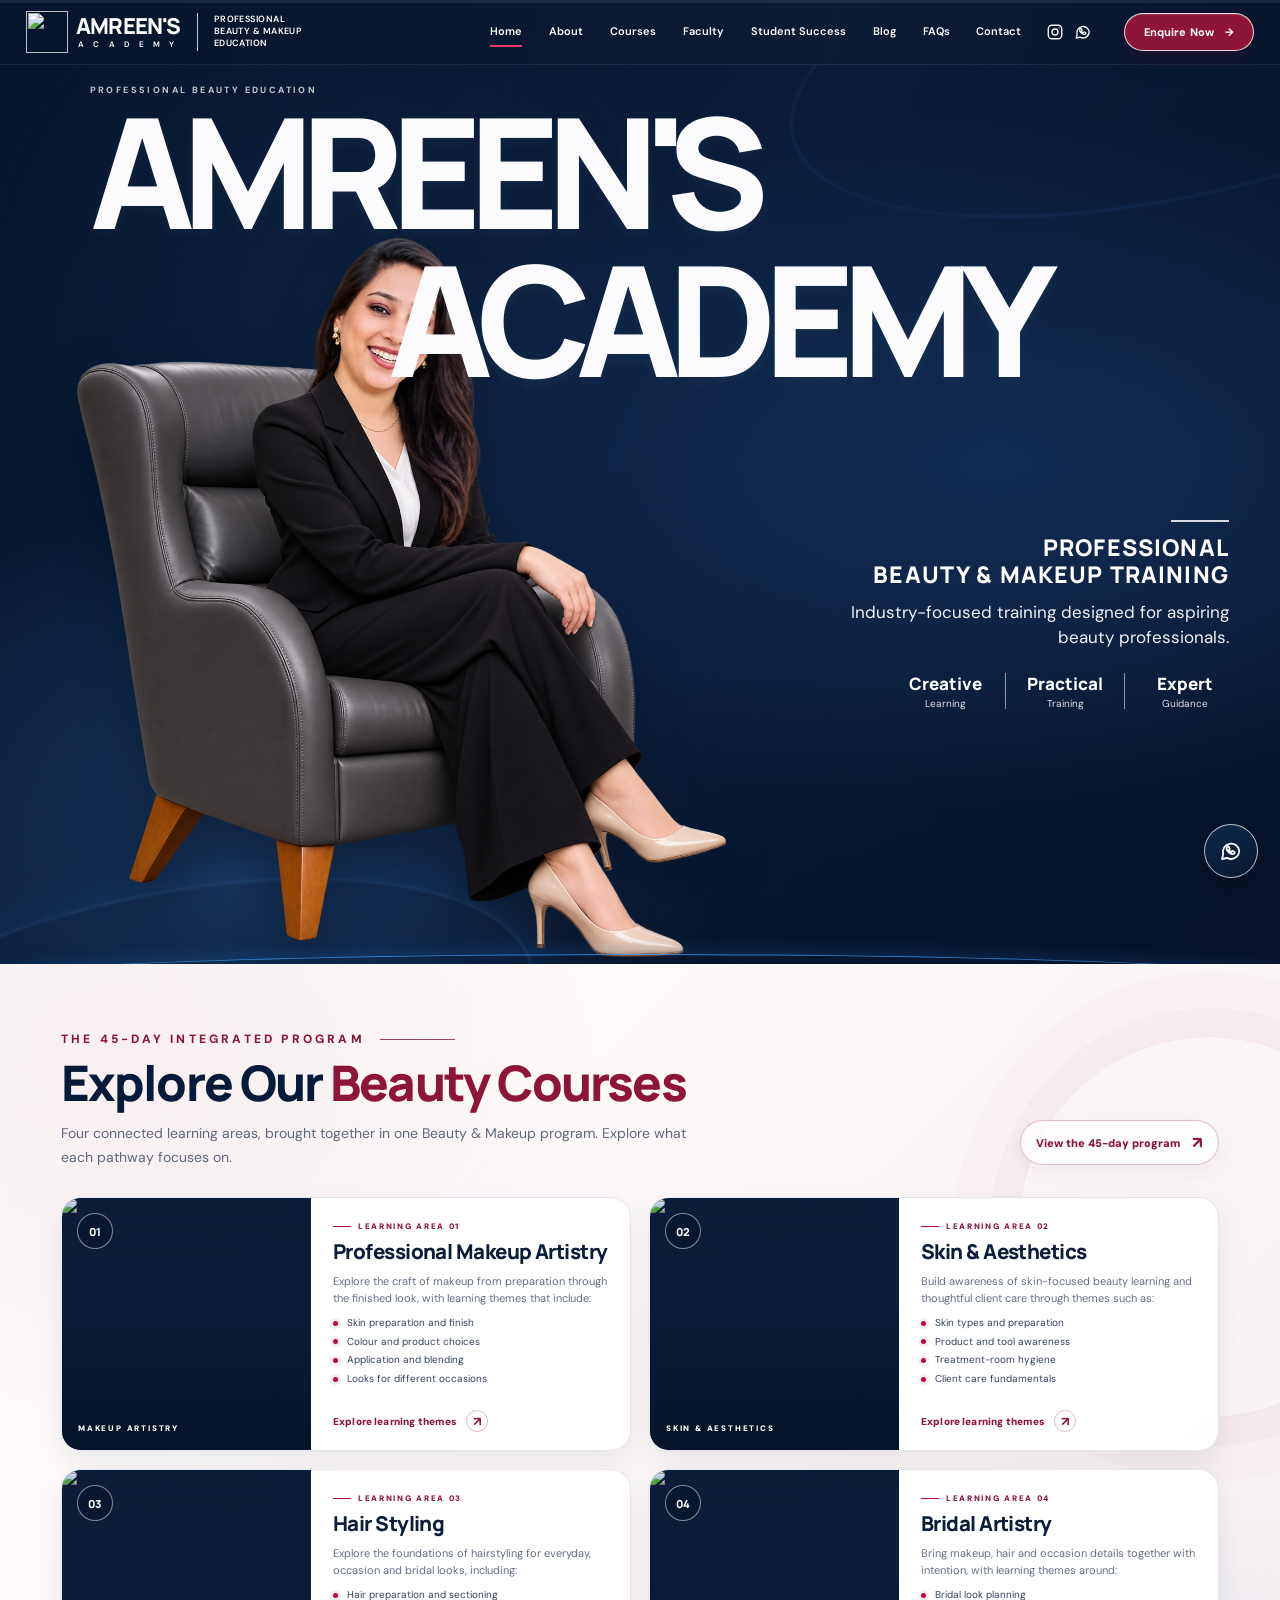
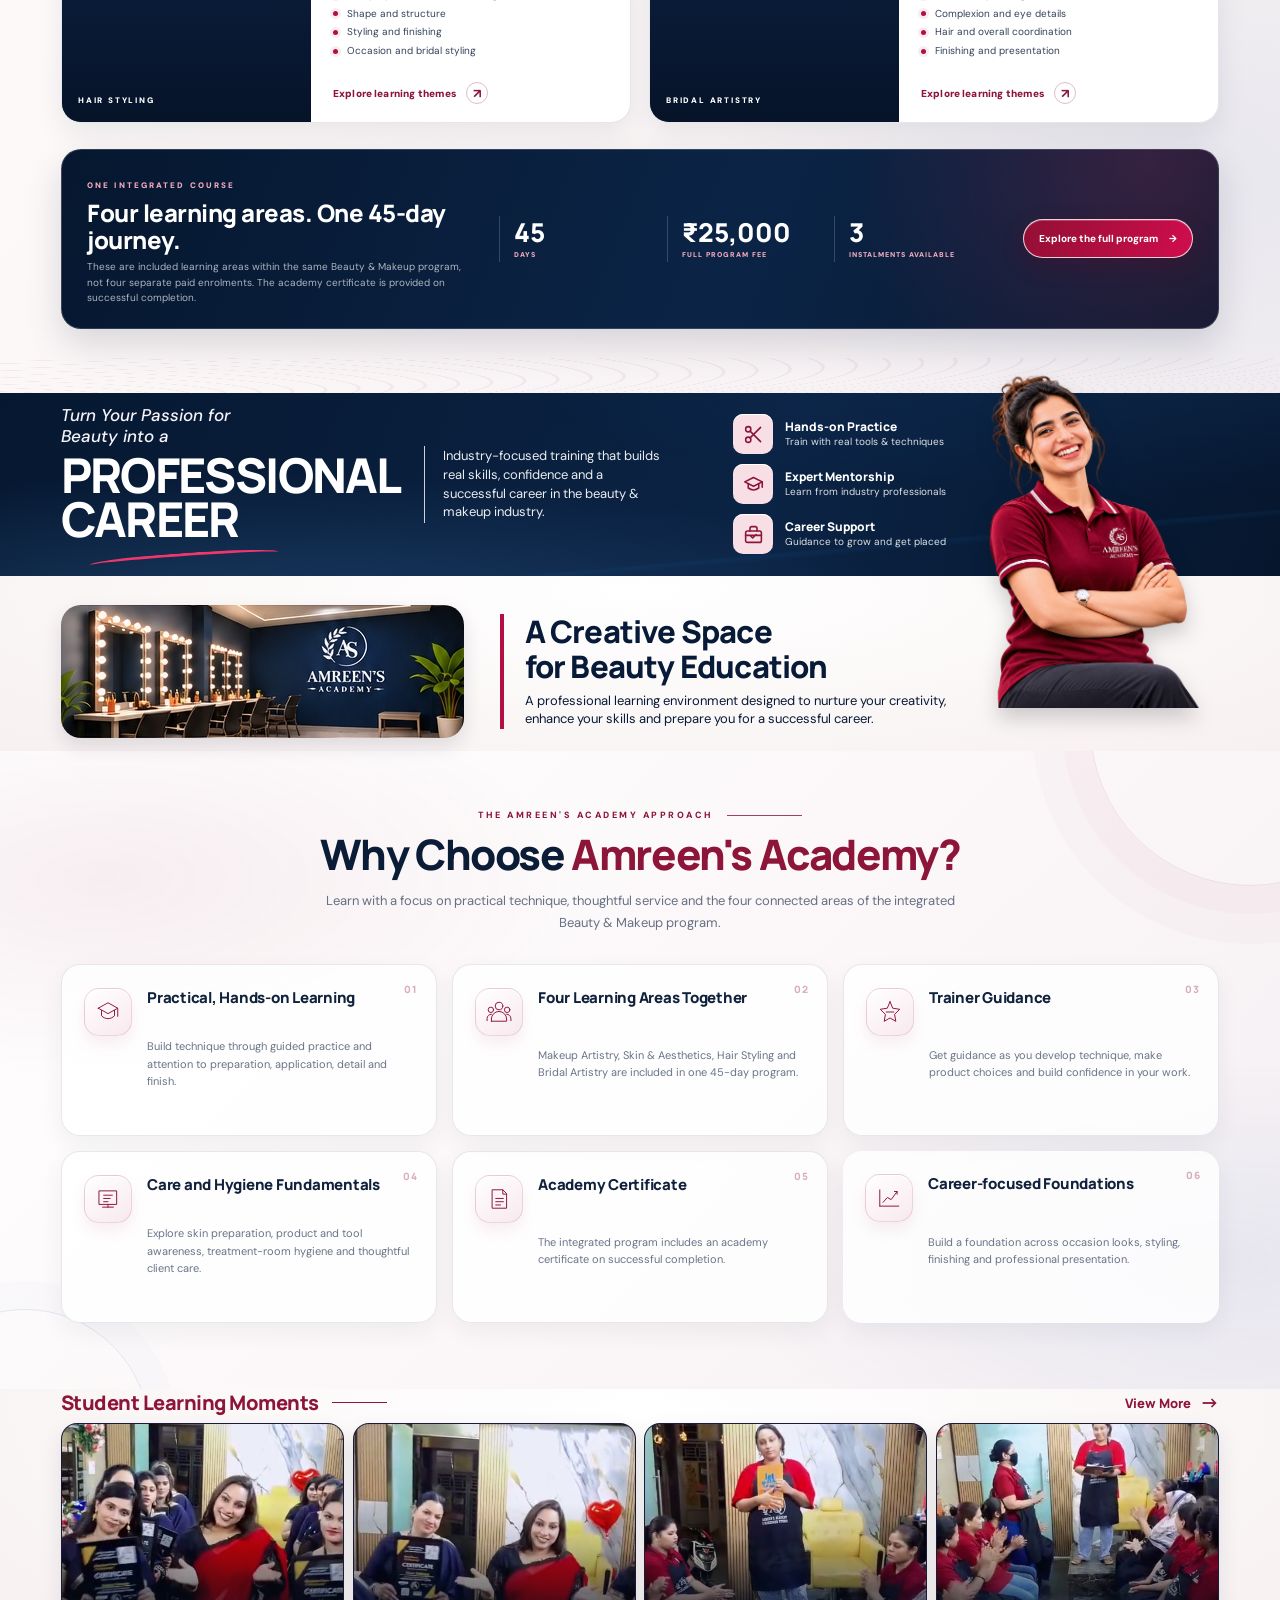
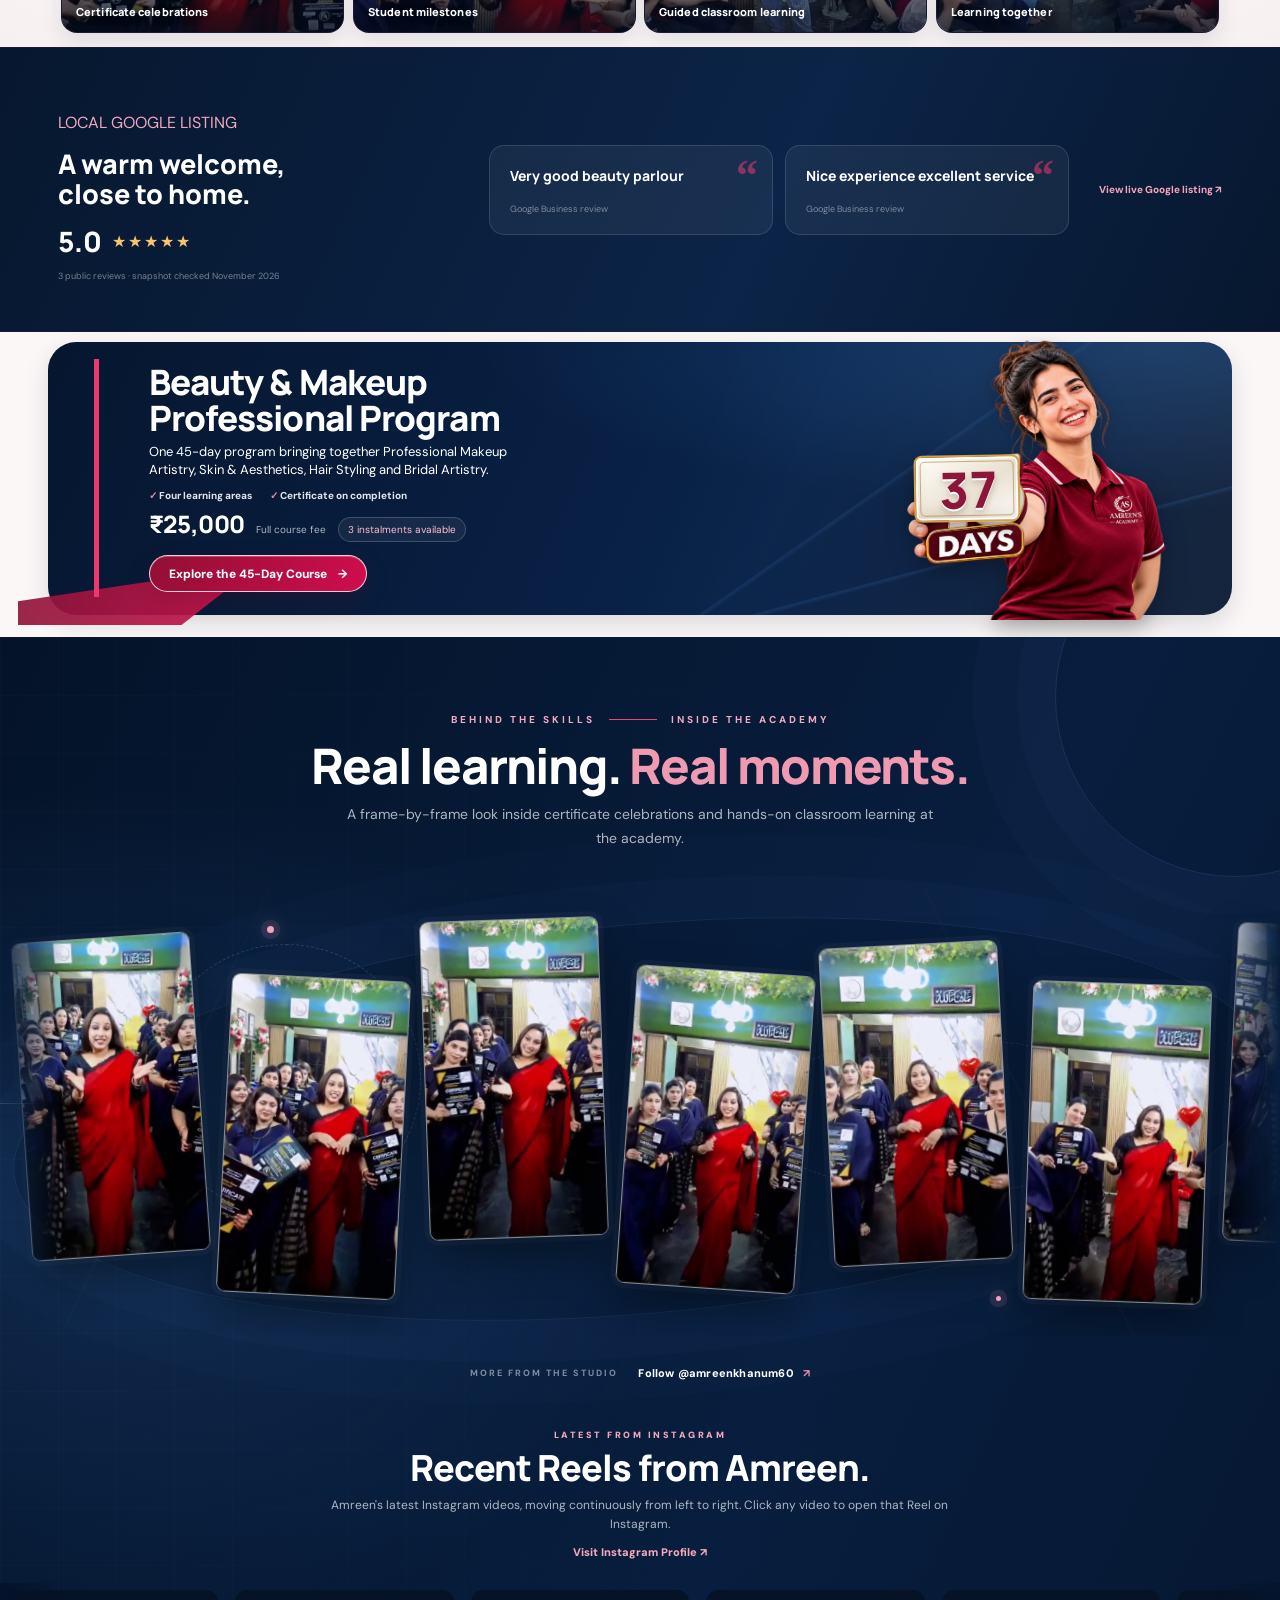
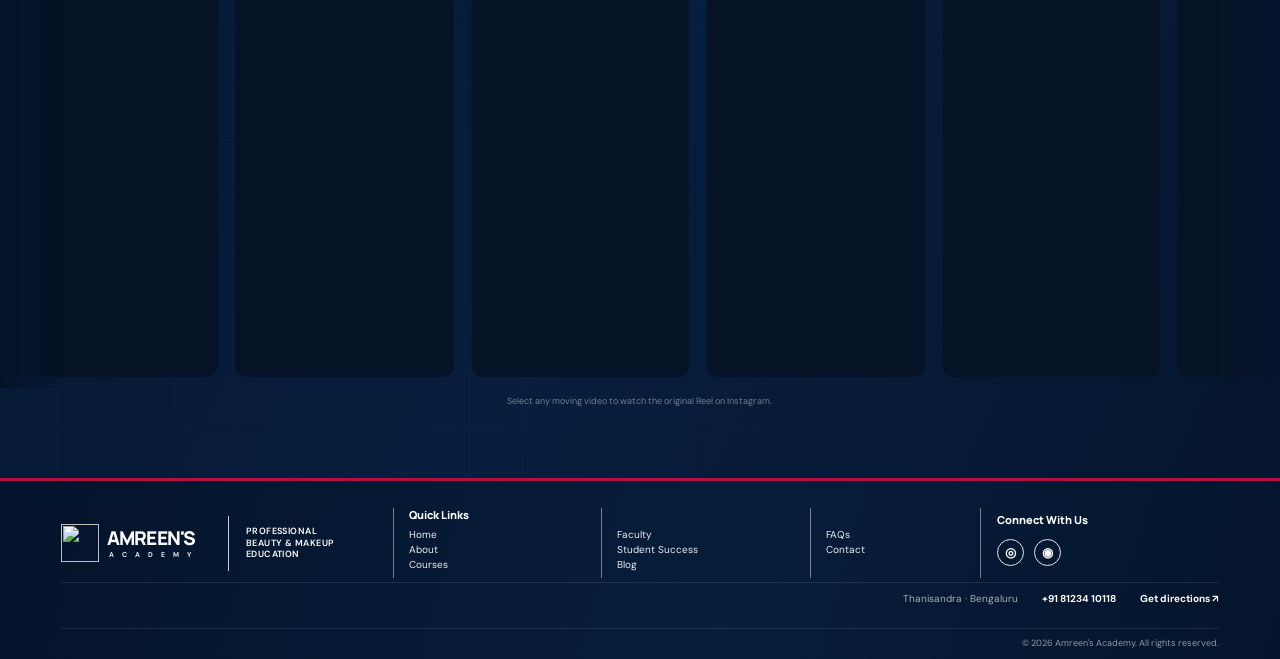
==== commit 5b639bb4: "Place mobile hero overlays on the hero canvas" ====
--- a/index.html
+++ b/index.html
@@ -68,10 +68,10 @@
             <i></i>
             <div><strong>Expert</strong><span>Guidance</span></div>
           </div>
-          <p class="mobile-hero-phrase mobile-only" aria-label="Be you, be creative, be an artist"><span class="pill-endpoint"></span>Be you, be creative, be an artist<span class="pill-endpoint"></span></p>
-          <p class="mobile-hero-quote mobile-only">Creativity is intelligence having fun.</p>
-          <div class="mobile-hero-pagination mobile-only" aria-hidden="true"><i class="is-active"></i><i></i><i></i></div>
-        </div>
+        </div>
+        <p class="mobile-hero-phrase mobile-only" aria-label="Be you, be creative, be an artist"><span class="pill-endpoint"></span>Be you, be creative, be an artist<span class="pill-endpoint"></span></p>
+        <p class="mobile-hero-quote mobile-only">Creativity is intelligence having fun.</p>
+        <div class="mobile-hero-pagination mobile-only" aria-hidden="true"><i class="is-active"></i><i></i><i></i></div>
       </div>
       <div class="hero-bottom-swoosh" aria-hidden="true"></div>
     </section>
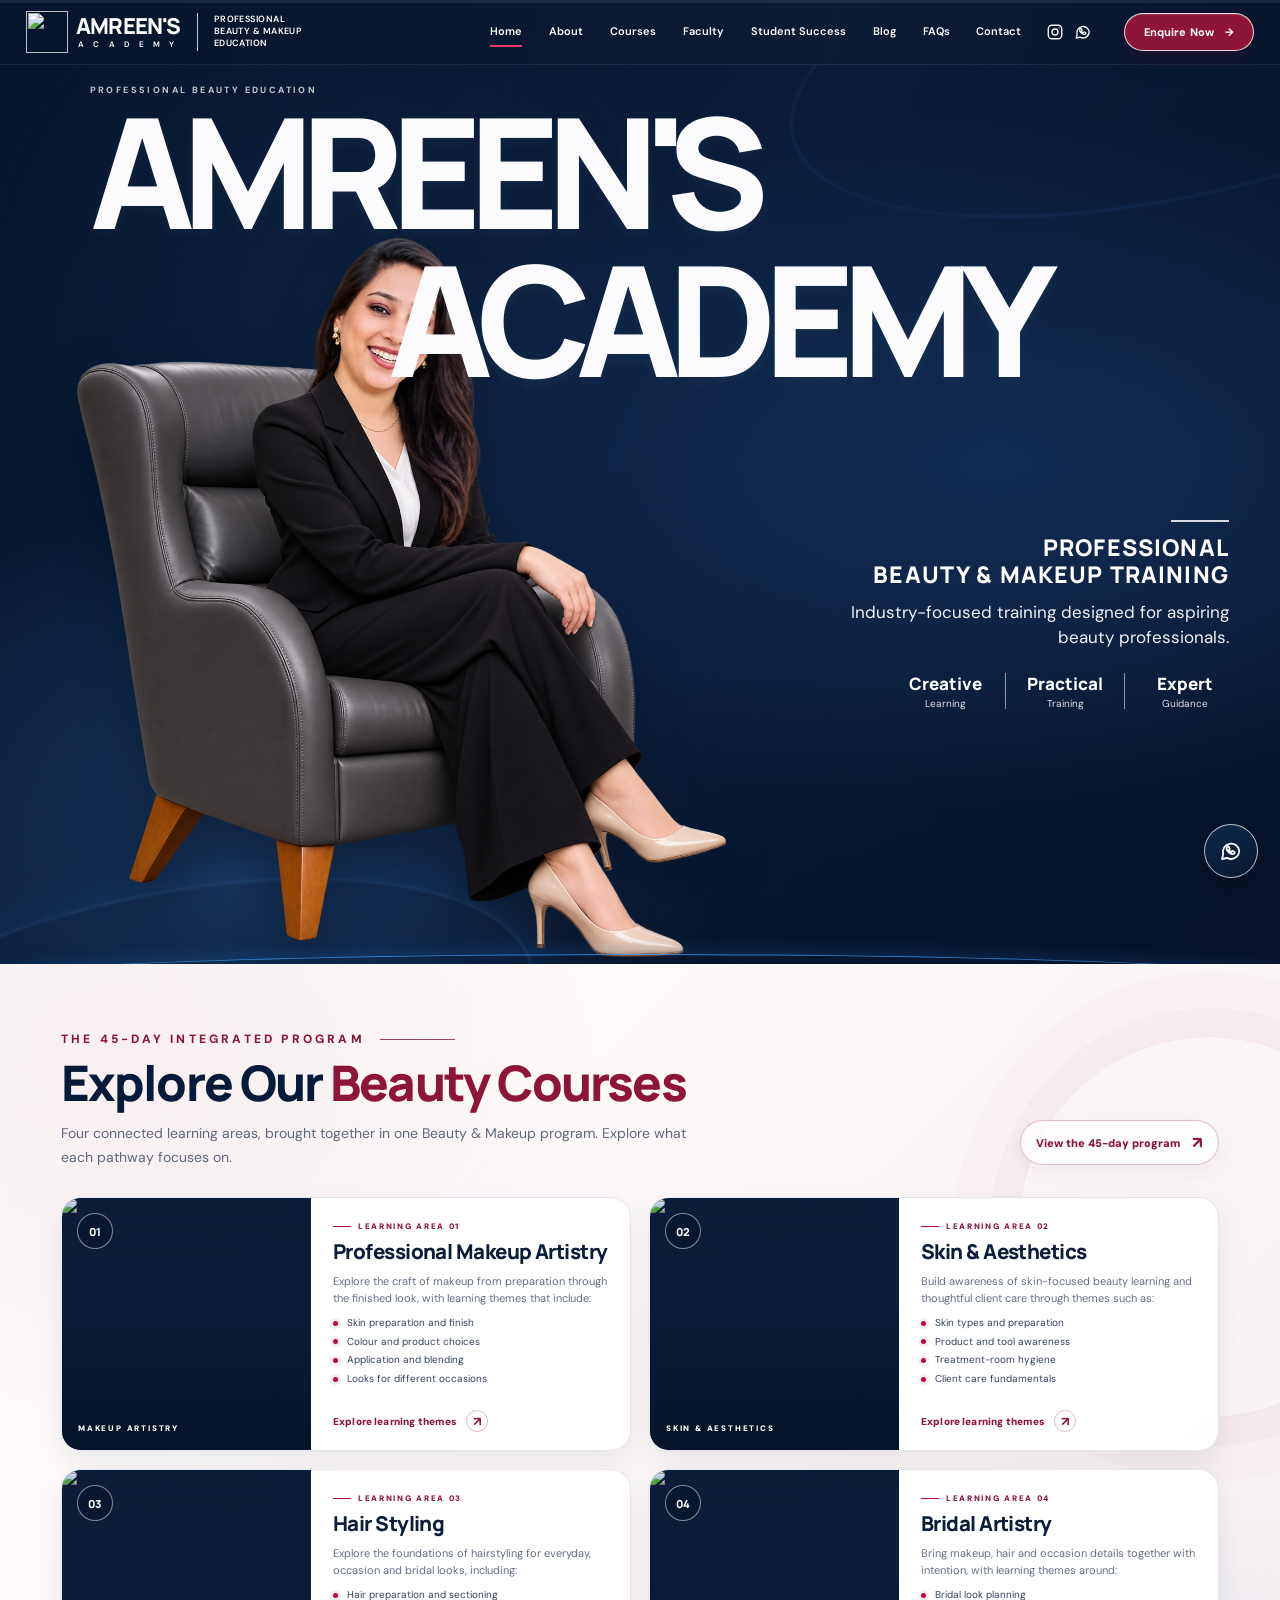
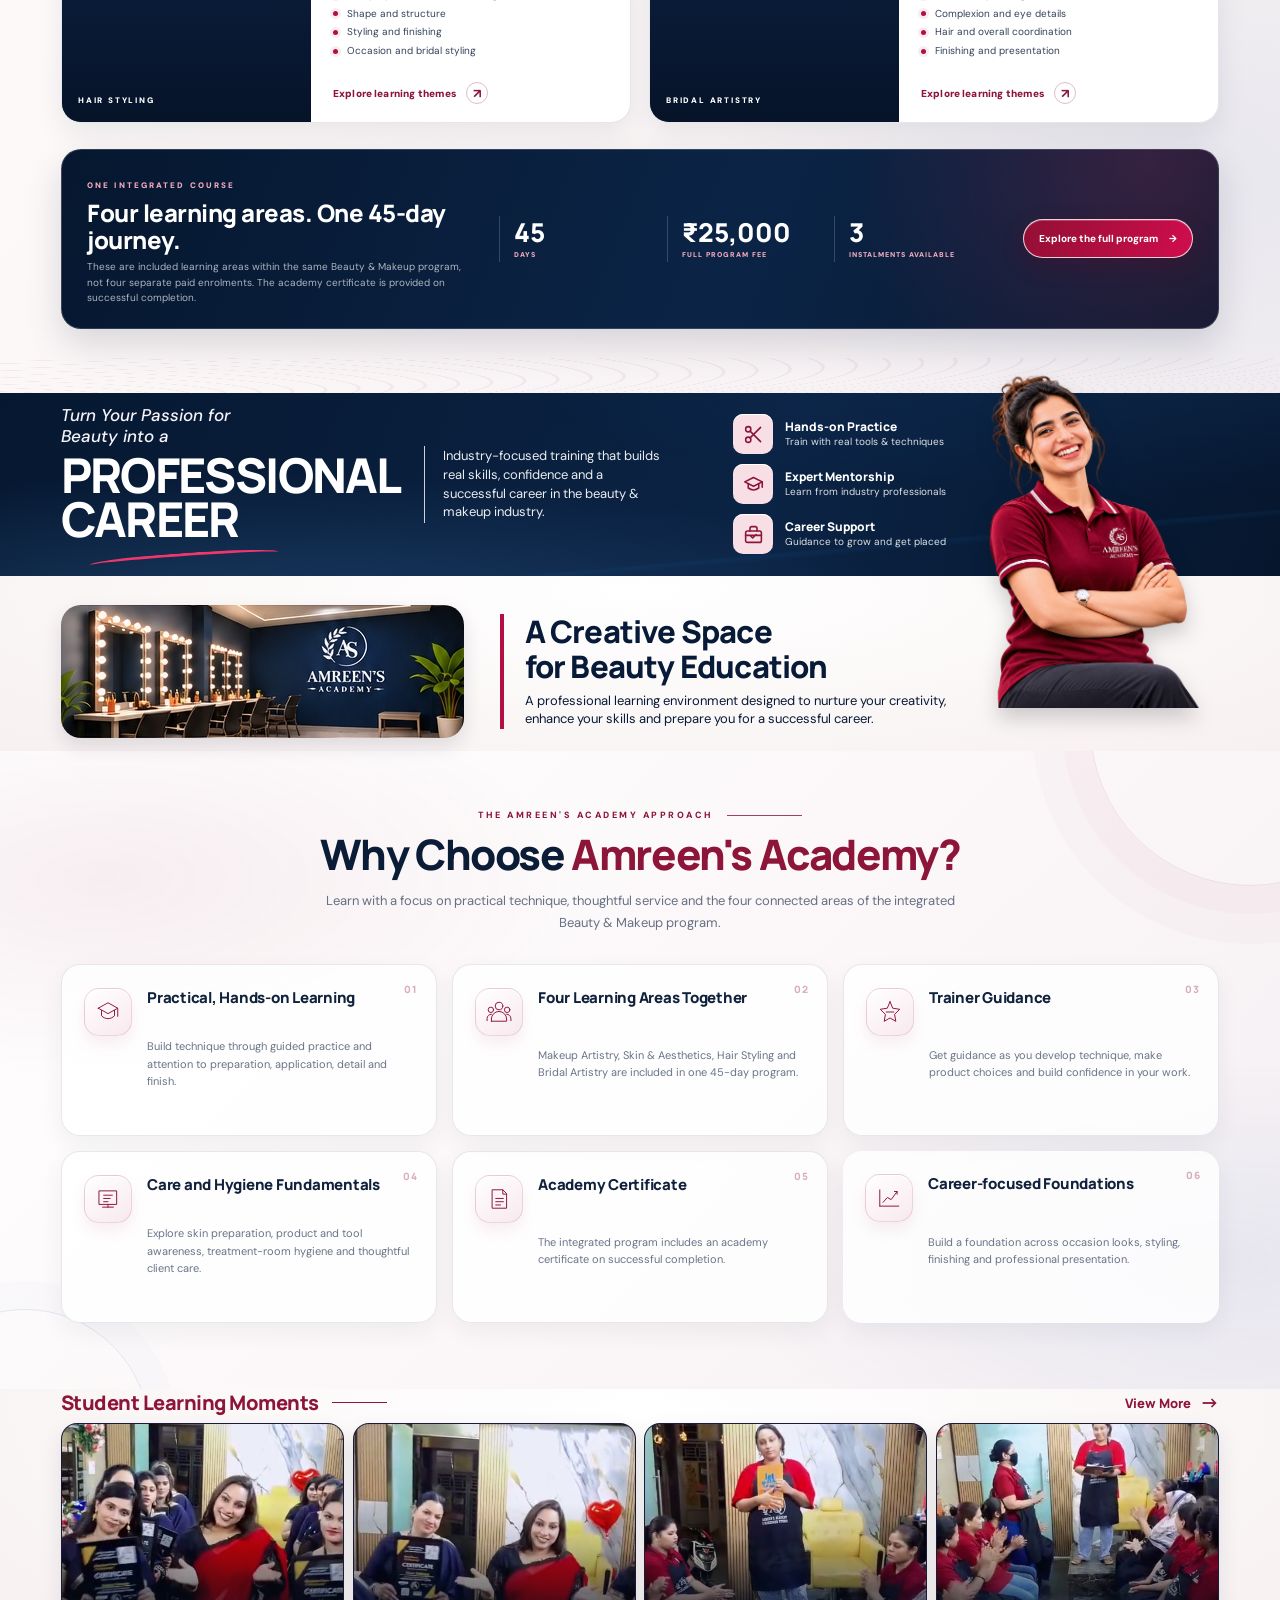
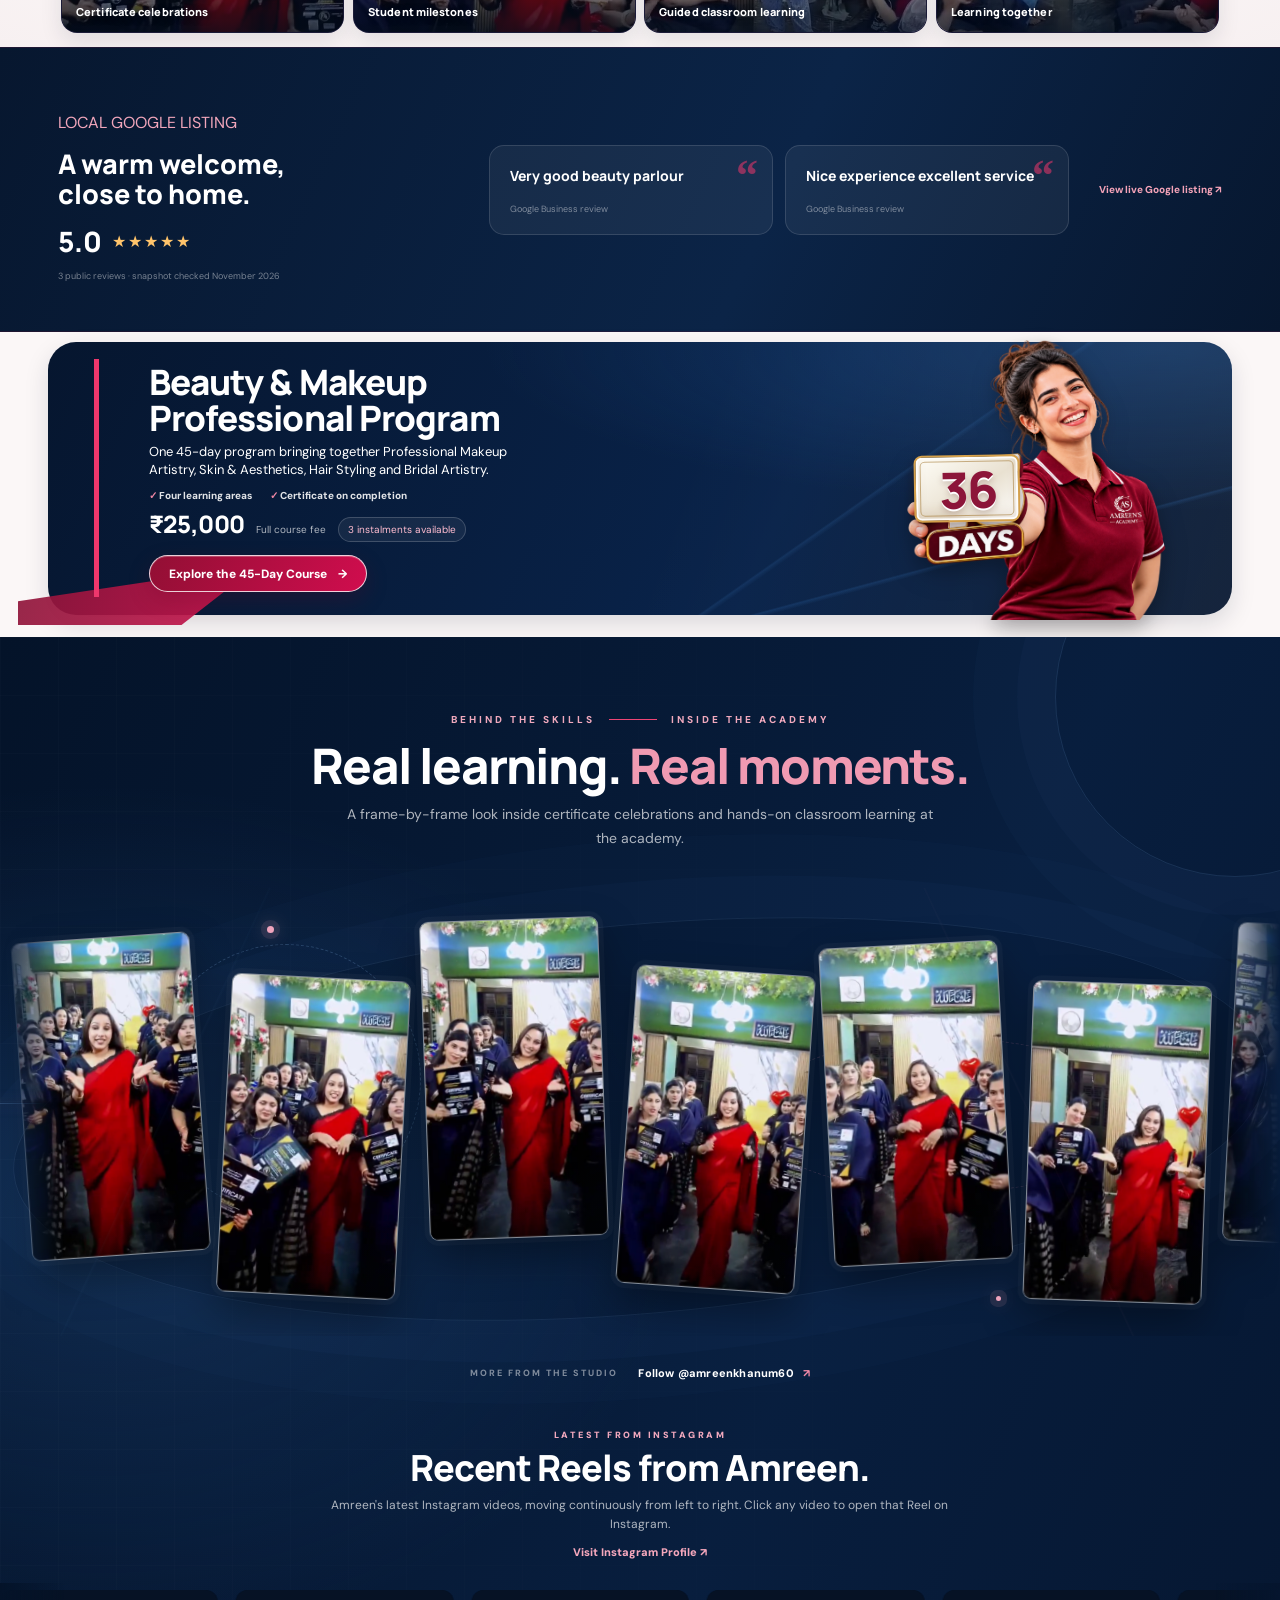
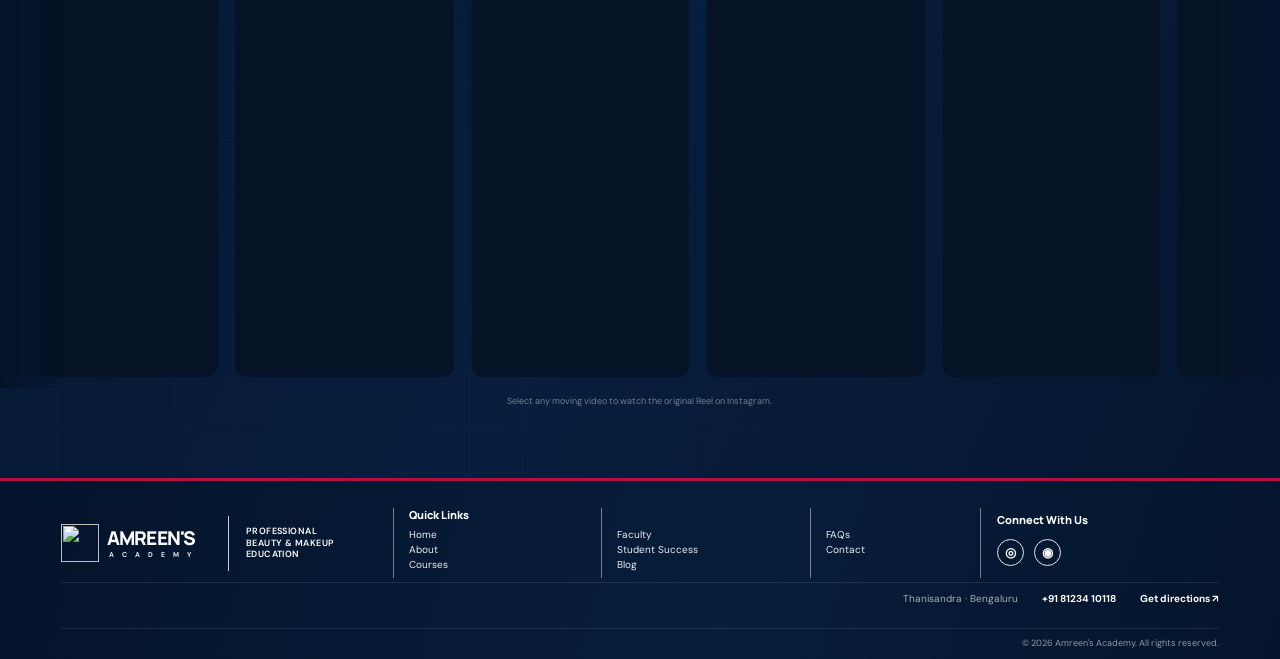
==== commit fd47cf77: "Correct mobile hero selectors and right alignment" ====
--- a/index.html
+++ b/index.html
@@ -14,7 +14,7 @@
   <link rel="stylesheet" href="css/campaign-enhancements.css">
   <link rel="stylesheet" href="css/upgrade.css?v=amreen-mobile-fix-20261115-2">
   <link rel="stylesheet" href="css/brand-emblem.css?v=amreen-mobile-hero-stack-20261115-3">
-  <link rel="stylesheet" href="css/mobile-home.css?v=reference-mobile-20261115-1">
+  <link rel="stylesheet" href="css/mobile-home.css?v=reference-mobile-20261116-2">
   <script type="application/ld+json">{"@context": "https://schema.org", "@type": "BeautySalon", "name": "Amreens Academy & Makeover Studio", "telephone": "+91 81234 10118", "address": {"@type": "PostalAddress", "streetAddress": "#23, Bharath Nagar, Ashwath Nagar, 2nd Stage, Thanisandra Main Road", "addressLocality": "Bengaluru", "addressRegion": "Karnataka", "postalCode": "560077", "addressCountry": "IN"}, "sameAs": ["https://www.instagram.com/amreenkhanum60/"]}</script>
 </head>
 <body>
--- a/css/mobile-home.css
+++ b/css/mobile-home.css
@@ -194,7 +194,7 @@
   #home .hero-figure {
     display:block !important;
     position:absolute !important;
-    z-index:2 !important;
+    z-index:8 !important;
     top:61px !important;
     left:4% !important;
     right:auto !important;
@@ -212,7 +212,7 @@
   #home .hero-copy {
     display:block !important;
     position:absolute !important;
-    z-index:4 !important;
+    z-index:9 !important;
     top:112px !important;
     left:67% !important;
     right:5% !important;
@@ -714,3 +714,73 @@
   #courses .course-card-expanded,
   #courses .course-card-expanded img { transition:none !important; }
 }
+
+
+/* Mobile hero positioning correction: keep the full academy name legible,
+   then bring the supporting copy inward and slightly lower. */
+@media (max-width:650px) {
+  #home .hero h1 {
+    z-index:10 !important;
+  }
+  #home .hero h1 > .hero-title-academy {
+    transform:translateX(-2.5%) !important;
+    text-shadow:0 3px 12px rgba(0,0,0,.48) !important;
+  }
+  #home .hero-copy {
+    top:122px !important;
+    left:60.5% !important;
+    right:4.5% !important;
+    z-index:11 !important;
+  }
+  #home .mobile-hero-quote {
+    top:70% !important;
+    left:62.5% !important;
+  }
+}
+@media (max-width:420px) {
+  #home .hero-copy {
+    top:117px !important;
+    left:58.5% !important;
+    right:4% !important;
+  }
+  #home .mobile-hero-quote {
+    top:70% !important;
+    left:60.5% !important;
+  }
+}
+
+
+/* Verified mobile hero selectors: #home is itself .hero, not a wrapper.
+   Move ACADEMY clear of the portrait and anchor the supporting copy at the right. */
+@media (max-width:650px) {
+  #home h1 {
+    z-index:12 !important;
+    overflow:visible !important;
+  }
+  #home h1 > .hero-title-academy {
+    position:relative !important;
+    left:clamp(26px,7vw,45px) !important;
+    transform:none !important;
+    z-index:13 !important;
+  }
+  #home .hero-figure {
+    z-index:8 !important;
+  }
+  #home .hero-copy {
+    top:128px !important;
+    left:63% !important;
+    right:2.5% !important;
+    width:auto !important;
+    z-index:14 !important;
+  }
+}
+@media (max-width:420px) {
+  #home h1 > .hero-title-academy {
+    left:clamp(26px,7vw,32px) !important;
+  }
+  #home .hero-copy {
+    top:122px !important;
+    left:63% !important;
+    right:2.5% !important;
+  }
+}
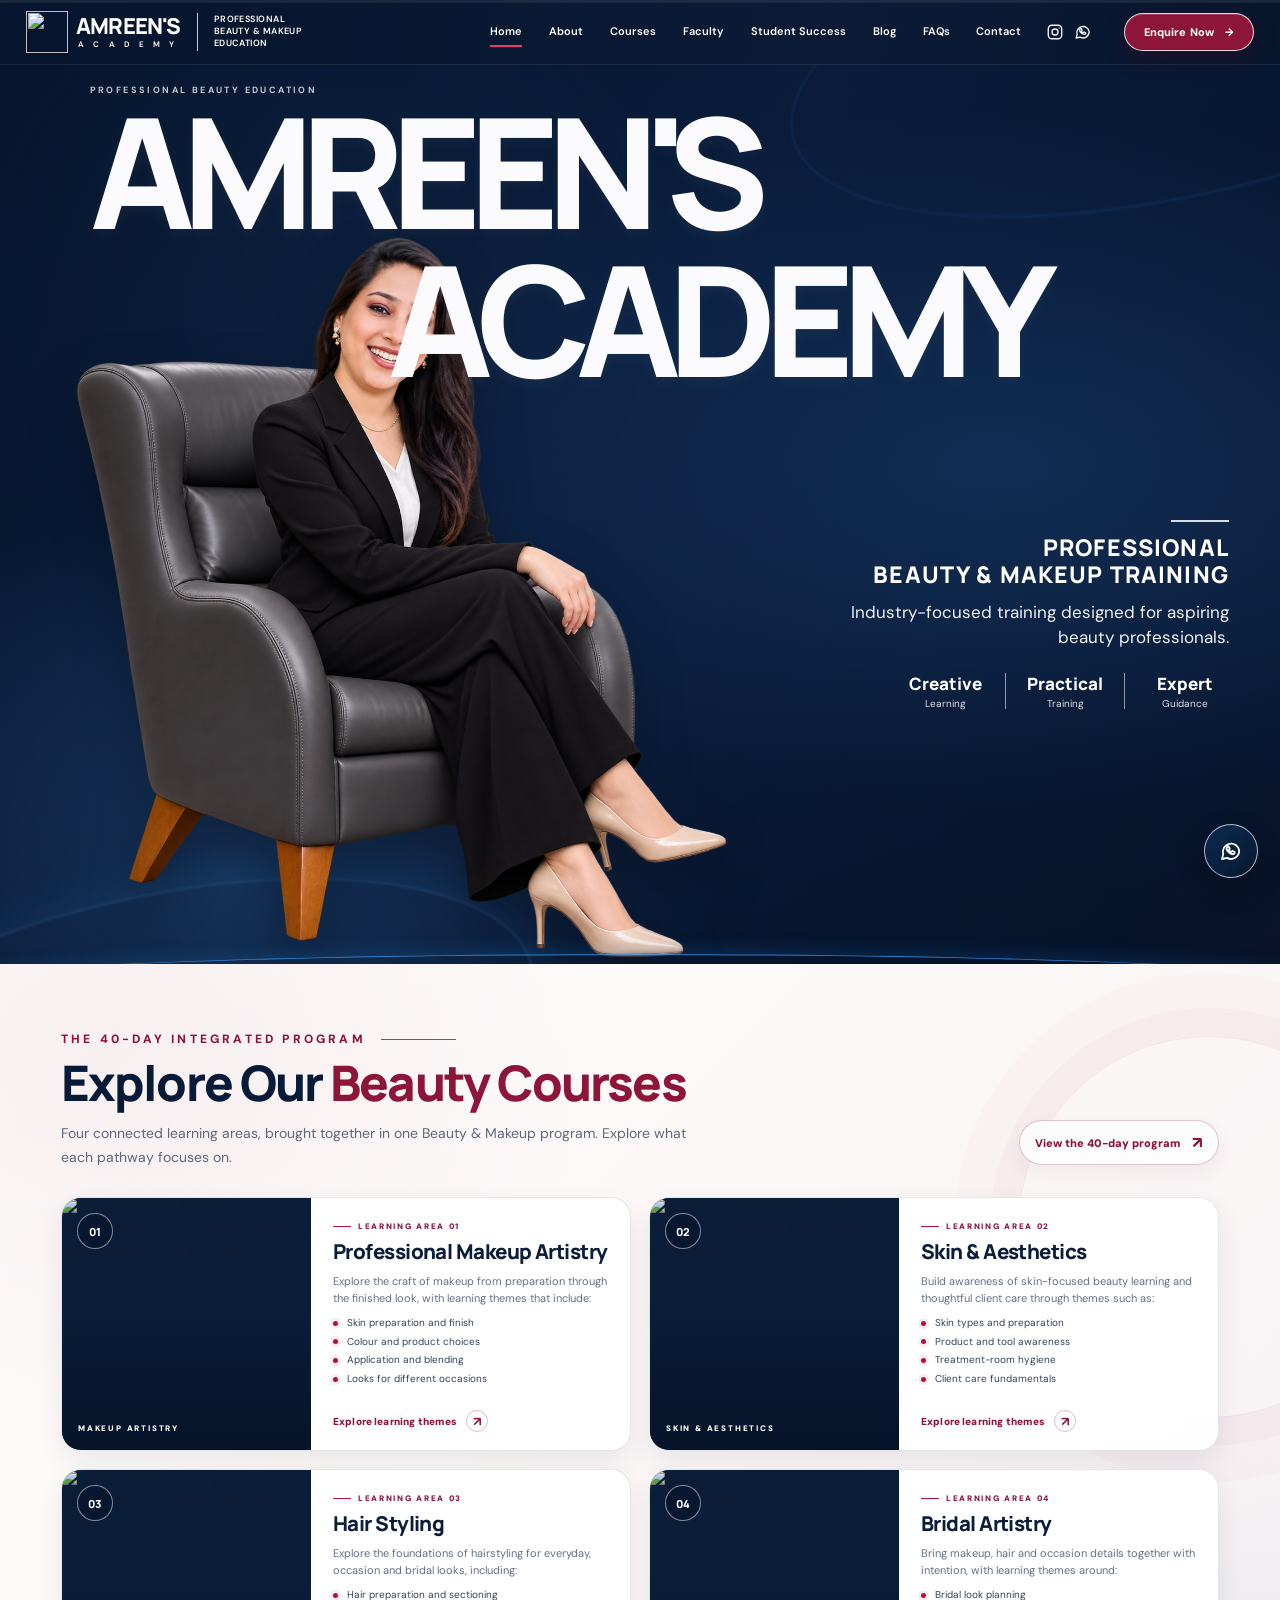
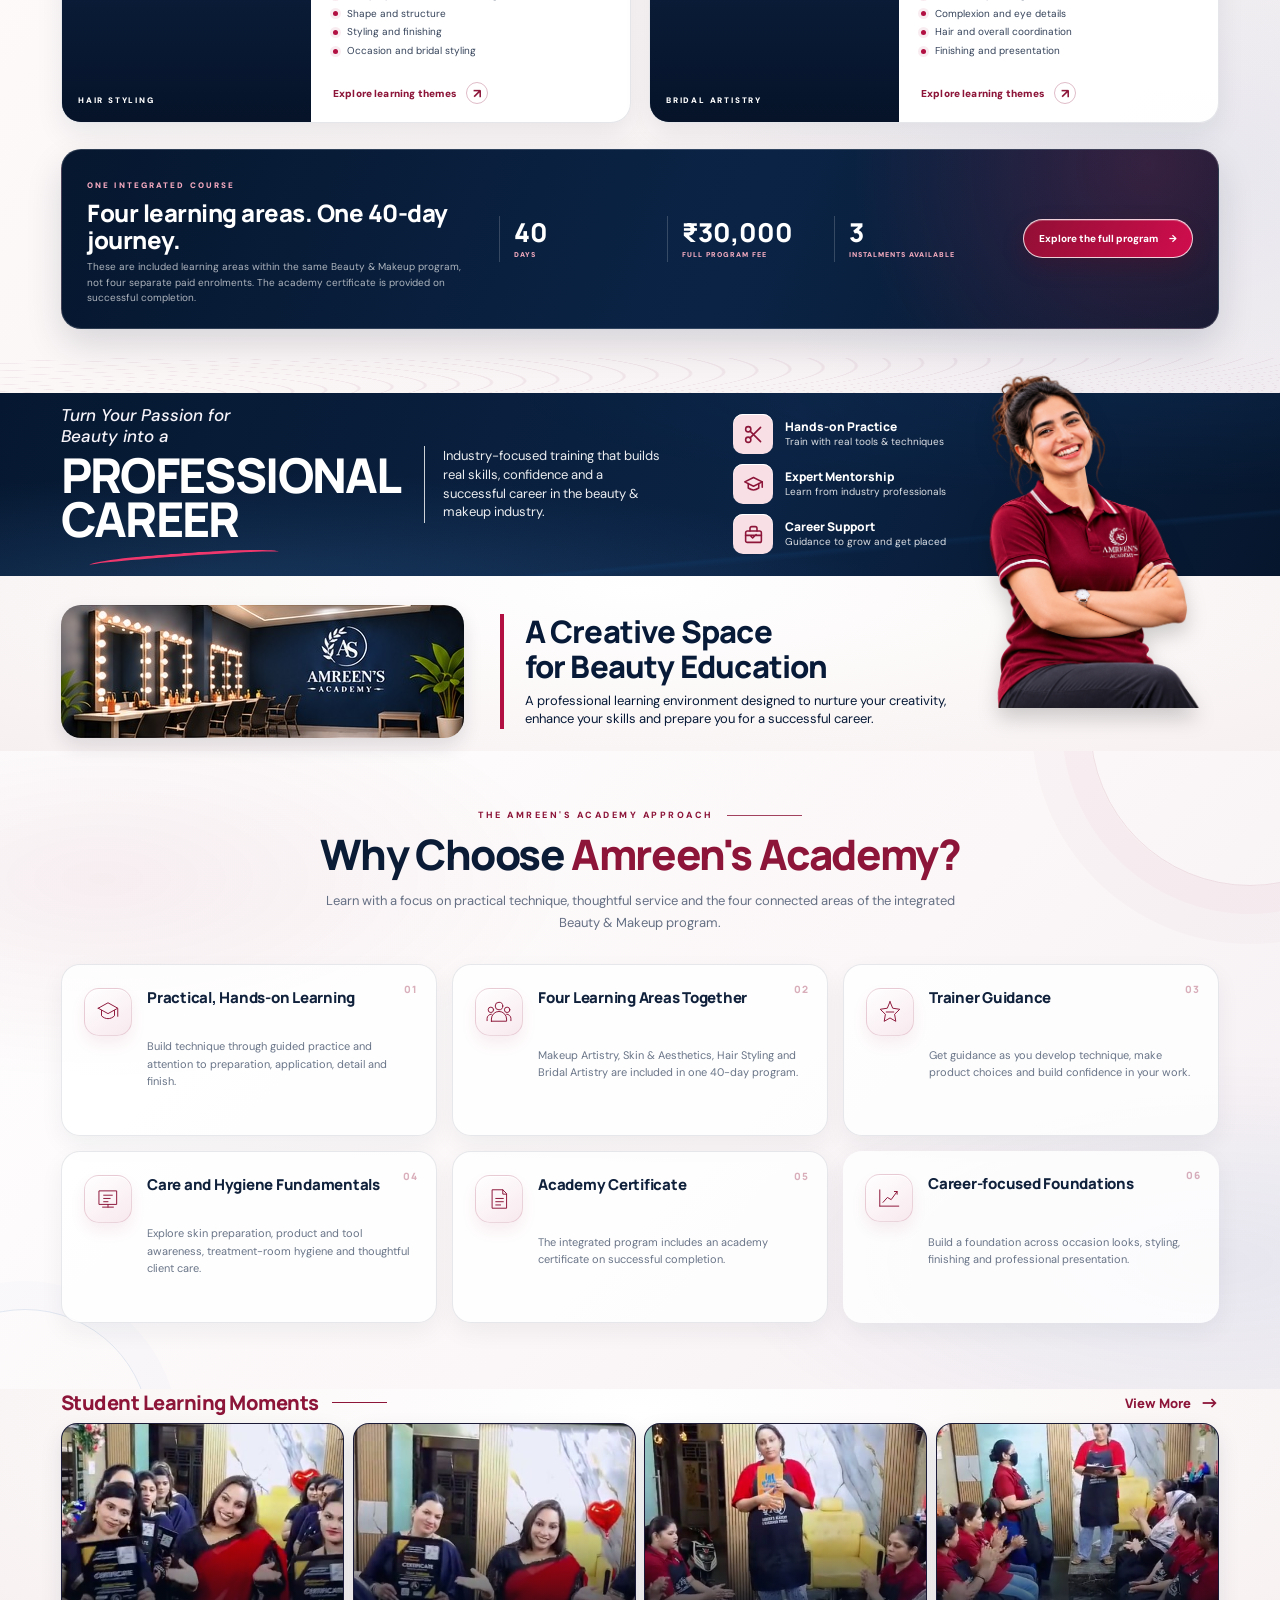
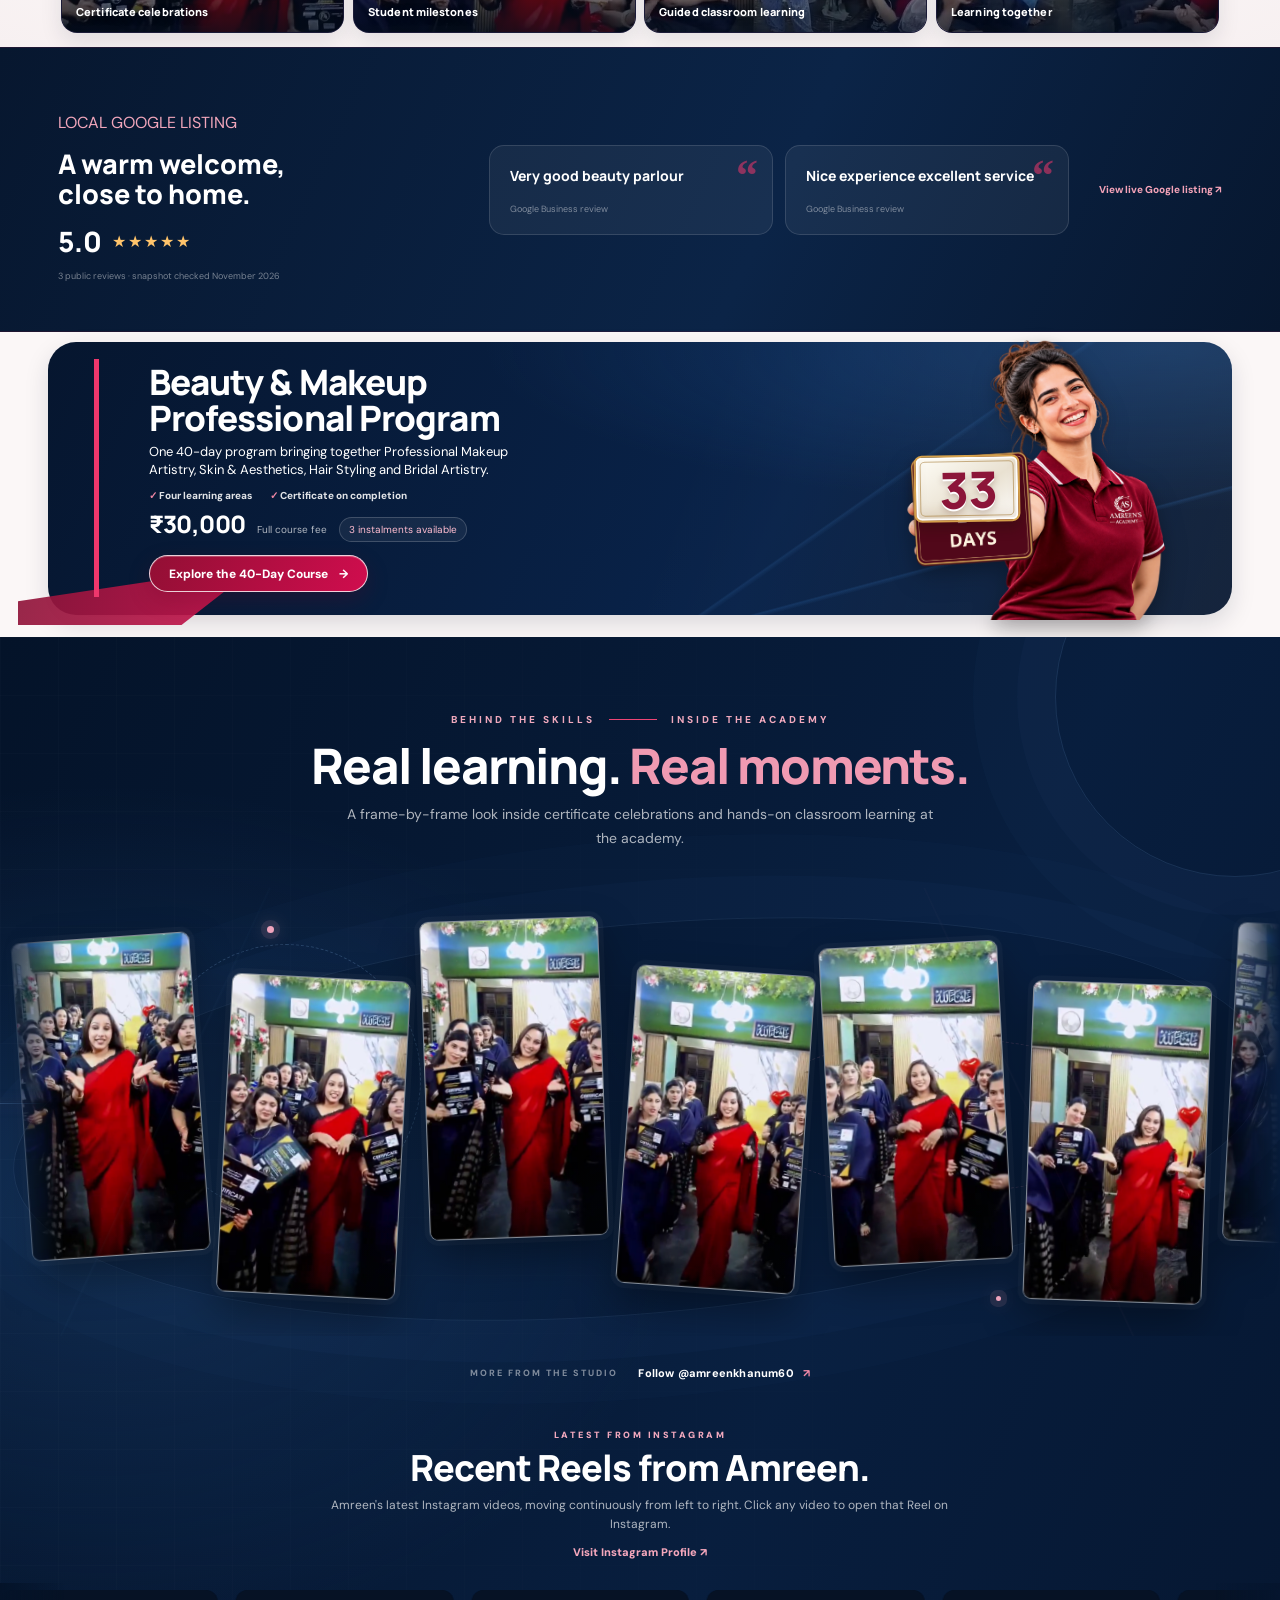
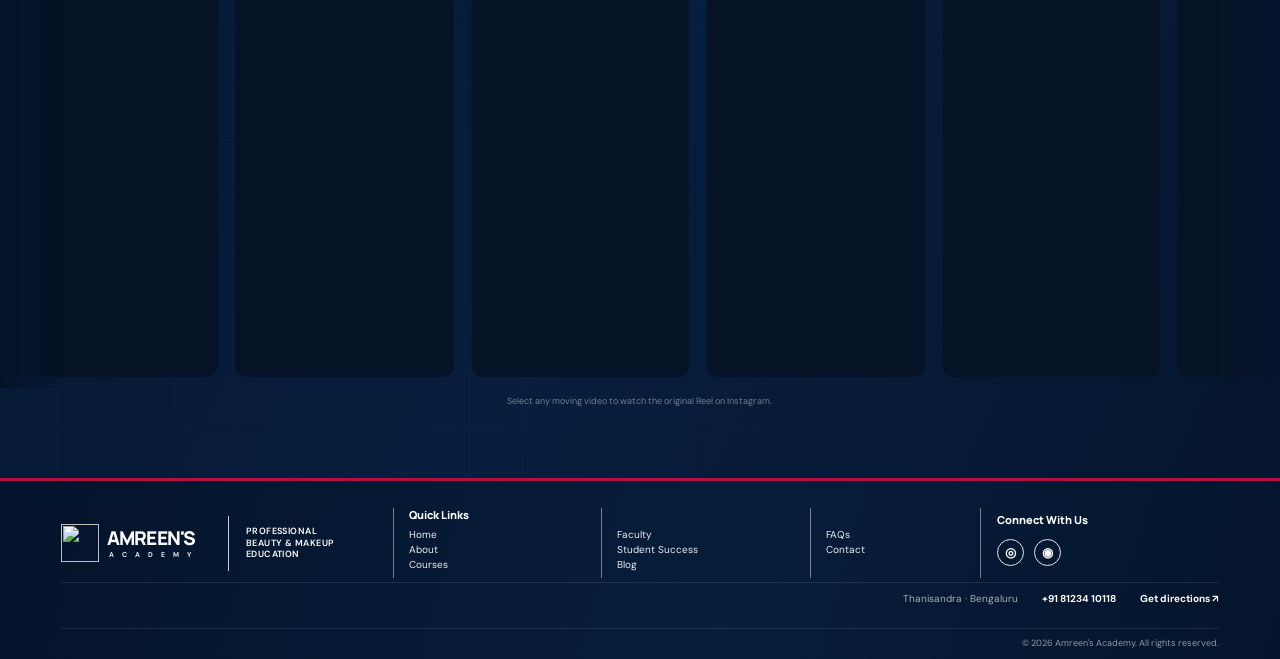
==== commit 8febafee: "Update course fee and duration" ====
--- a/index.html
+++ b/index.html
@@ -83,11 +83,11 @@
   <div class="section-container">
     <div class="section-heading courses-heading" data-reveal="up">
       <div>
-        <p class="eyebrow">THE 45-DAY INTEGRATED PROGRAM <span></span></p>
+        <p class="eyebrow">THE 40-DAY INTEGRATED PROGRAM <span></span></p>
         <h2 id="courses-title">Explore Our <em>Beauty Courses</em></h2>
         <p class="courses-intro">Four connected learning areas, brought together in one Beauty &amp; Makeup program. Explore what each pathway focuses on.</p>
       </div>
-      <a class="courses-heading-link" href="45-day-course.html">View the 45-day program <span aria-hidden="true">↗</span></a>
+      <a class="courses-heading-link" href="45-day-course.html">View the 40-day program <span aria-hidden="true">↗</span></a>
       <div class="mobile-course-controls mobile-only" aria-label="Course carousel controls">
         <button type="button" data-scroll-cards="-1" aria-label="Scroll courses left">‹</button>
         <button type="button" data-scroll-cards="1" aria-label="Scroll courses right">›</button>
@@ -95,7 +95,7 @@
     </div>
 
     <div class="course-grid course-grid-expanded" id="course-grid">
-      <a class="course-card course-card-expanded" href="professional-makeup.html" aria-label="Explore Professional Makeup Artistry, one learning area in the 45-day program">
+      <a class="course-card course-card-expanded" href="professional-makeup.html" aria-label="Explore Professional Makeup Artistry, one learning area in the 40-day program">
         <div class="course-card-media course-card-photo course-art-makeup">
           <img src="https://d2ol7oe51mr4n9.cloudfront.net/user_35mtirXTBJzeOp1GtU8b1ixSM0D/5b87d071-a24b-44d8-b622-36c1be2d1576.png" alt="Professional Makeup Artistry training with an academy makeup artist working on a client" loading="lazy" decoding="async">
           <span class="course-card-index">01</span>
@@ -115,7 +115,7 @@
         </div>
       </a>
 
-      <a class="course-card course-card-expanded" href="skin-aesthetics.html" aria-label="Explore Skin and Aesthetics, one learning area in the 45-day program">
+      <a class="course-card course-card-expanded" href="skin-aesthetics.html" aria-label="Explore Skin and Aesthetics, one learning area in the 40-day program">
         <div class="course-card-media course-card-photo course-art-skin">
           <img src="https://d2ol7oe51mr4n9.cloudfront.net/user_35mtirXTBJzeOp1GtU8b1ixSM0D/87688a93-3698-4056-b3c7-c6e9ba6c54eb.png" alt="Skin and Aesthetics facial treatment training at Amreen’s Academy" loading="lazy" decoding="async">
           <span class="course-card-index">02</span>
@@ -135,7 +135,7 @@
         </div>
       </a>
 
-      <a class="course-card course-card-expanded" href="hair-styling.html" aria-label="Explore Hair Styling, one learning area in the 45-day program">
+      <a class="course-card course-card-expanded" href="hair-styling.html" aria-label="Explore Hair Styling, one learning area in the 40-day program">
         <div class="course-card-media course-card-photo course-art-hair">
           <img src="https://d2ol7oe51mr4n9.cloudfront.net/user_35mtirXTBJzeOp1GtU8b1ixSM0D/33db9394-c833-4435-8c5a-aa5a554d343f.png" alt="Hair styling training with an academy stylist working on a client" loading="lazy" decoding="async">
           <span class="course-card-index">03</span>
@@ -155,7 +155,7 @@
         </div>
       </a>
 
-      <a class="course-card course-card-expanded" href="bridal-artistry.html" aria-label="Explore Bridal Artistry, one learning area in the 45-day program">
+      <a class="course-card course-card-expanded" href="bridal-artistry.html" aria-label="Explore Bridal Artistry, one learning area in the 40-day program">
         <div class="course-card-media course-card-photo course-art-bridal">
           <img src="https://d2ol7oe51mr4n9.cloudfront.net/user_35mtirXTBJzeOp1GtU8b1ixSM0D/24f460b6-18cc-4d31-9490-ac461749bb91.png" alt="Bridal artistry look with makeup and jewellery details" loading="lazy" decoding="async">
           <span class="course-card-index">04</span>
@@ -179,12 +179,12 @@
     <div class="course-program-note" data-reveal="scale">
       <div class="course-program-note-copy">
         <span class="course-program-note-kicker">ONE INTEGRATED COURSE</span>
-        <h3>Four learning areas. One 45-day journey.</h3>
+        <h3>Four learning areas. One 40-day journey.</h3>
         <p>These are included learning areas within the same Beauty &amp; Makeup program, not four separate paid enrolments. The academy certificate is provided on successful completion.</p>
       </div>
       <div class="course-program-note-metrics">
-        <div><strong>45</strong><span>DAYS</span></div>
-        <div><strong>₹25,000</strong><span>FULL PROGRAM FEE</span></div>
+        <div><strong>40</strong><span>DAYS</span></div>
+        <div><strong>₹30,000</strong><span>FULL PROGRAM FEE</span></div>
         <div><strong>3</strong><span>INSTALMENTS AVAILABLE</span></div>
       </div>
       <a class="button button-primary course-program-note-cta" href="45-day-course.html">Explore the full program <span aria-hidden="true">→</span></a>
@@ -267,7 +267,7 @@
         </span>
         <span class="why-item-number">02</span>
         <h3>Four Learning Areas Together</h3>
-        <p>Makeup Artistry, Skin &amp; Aesthetics, Hair Styling and Bridal Artistry are included in one 45-day program.</p>
+        <p>Makeup Artistry, Skin &amp; Aesthetics, Hair Styling and Bridal Artistry are included in one 40-day program.</p>
       </article>
 
       <article class="why-item" data-reveal="up">
@@ -347,16 +347,16 @@
         <div class="program-copy">
           <span class="program-mark" aria-hidden="true"></span>
           <h2 id="program-title">Beauty &amp; Makeup<br>Professional Program</h2>
-          <p>One 45-day program bringing together Professional Makeup Artistry, Skin &amp; Aesthetics, Hair Styling and Bridal Artistry.</p>
+          <p>One 40-day program bringing together Professional Makeup Artistry, Skin &amp; Aesthetics, Hair Styling and Bridal Artistry.</p>
           <div class="program-facts"><span>✓ Four learning areas</span><span>✓ Certificate on completion</span></div>
-          <div class="program-price-line"><strong>₹25,000</strong><span>Full course fee</span><span>3 instalments available</span></div>
-          <a class="button button-primary" href="45-day-course.html">Explore the 45-Day Course <span aria-hidden="true">→</span></a>
+          <div class="program-price-line"><strong>₹30,000</strong><span>Full course fee</span><span>3 instalments available</span></div>
+          <a class="button button-primary" href="45-day-course.html">Explore the 40-Day Course <span aria-hidden="true">→</span></a>
         </div>
         <div class="program-ribbon" aria-hidden="true"></div>
         <div class="program-presenter-wrap">
-          <img class="program-presenter" src="assets/45-days-presenter.png" alt="Amreen's Academy team member holding the 45 Days sign" loading="lazy">
-          <button class="animated-number-panel" type="button" aria-label="Replay the 45-day number animation">
-            <span class="program-count" data-count-up="45" aria-live="off">0</span>
+          <img class="program-presenter" src="assets/45-days-presenter.png" alt="Amreen's Academy team member holding the 40 Days sign" loading="lazy">
+          <button class="animated-number-panel" type="button" aria-label="Replay the 40-day number animation">
+            <span class="program-count" data-count-up="40" aria-live="off">40</span>
           </button>
           <span class="celebration-emoji" aria-hidden="true">🎉</span>
         </div>
@@ -631,7 +631,7 @@
       <form id="enquiry-form">
         <label>Your name<input name="name" type="text" autocomplete="name" required placeholder="Full name"></label>
         <label>Phone number<input name="phone" type="tel" autocomplete="tel" required placeholder="Mobile number"></label>
-        <label>Program<select name="course" required><option value="45-Day Integrated Beauty & Makeup Program">45-Day Integrated Beauty &amp; Makeup Program</option></select></label>
+        <label>Program<select name="course" required><option value="40-Day Integrated Beauty & Makeup Program">40-Day Integrated Beauty &amp; Makeup Program</option></select></label>
         <label>Area you are most interested in<select name="interest"><option>All four learning areas</option><option>Professional Makeup Artistry</option><option>Skin &amp; Aesthetics</option><option>Hair Styling</option><option>Bridal Artistry</option></select></label>
         <button class="button button-primary form-submit" type="submit">Continue to WhatsApp <span aria-hidden="true">→</span></button>
       </form>
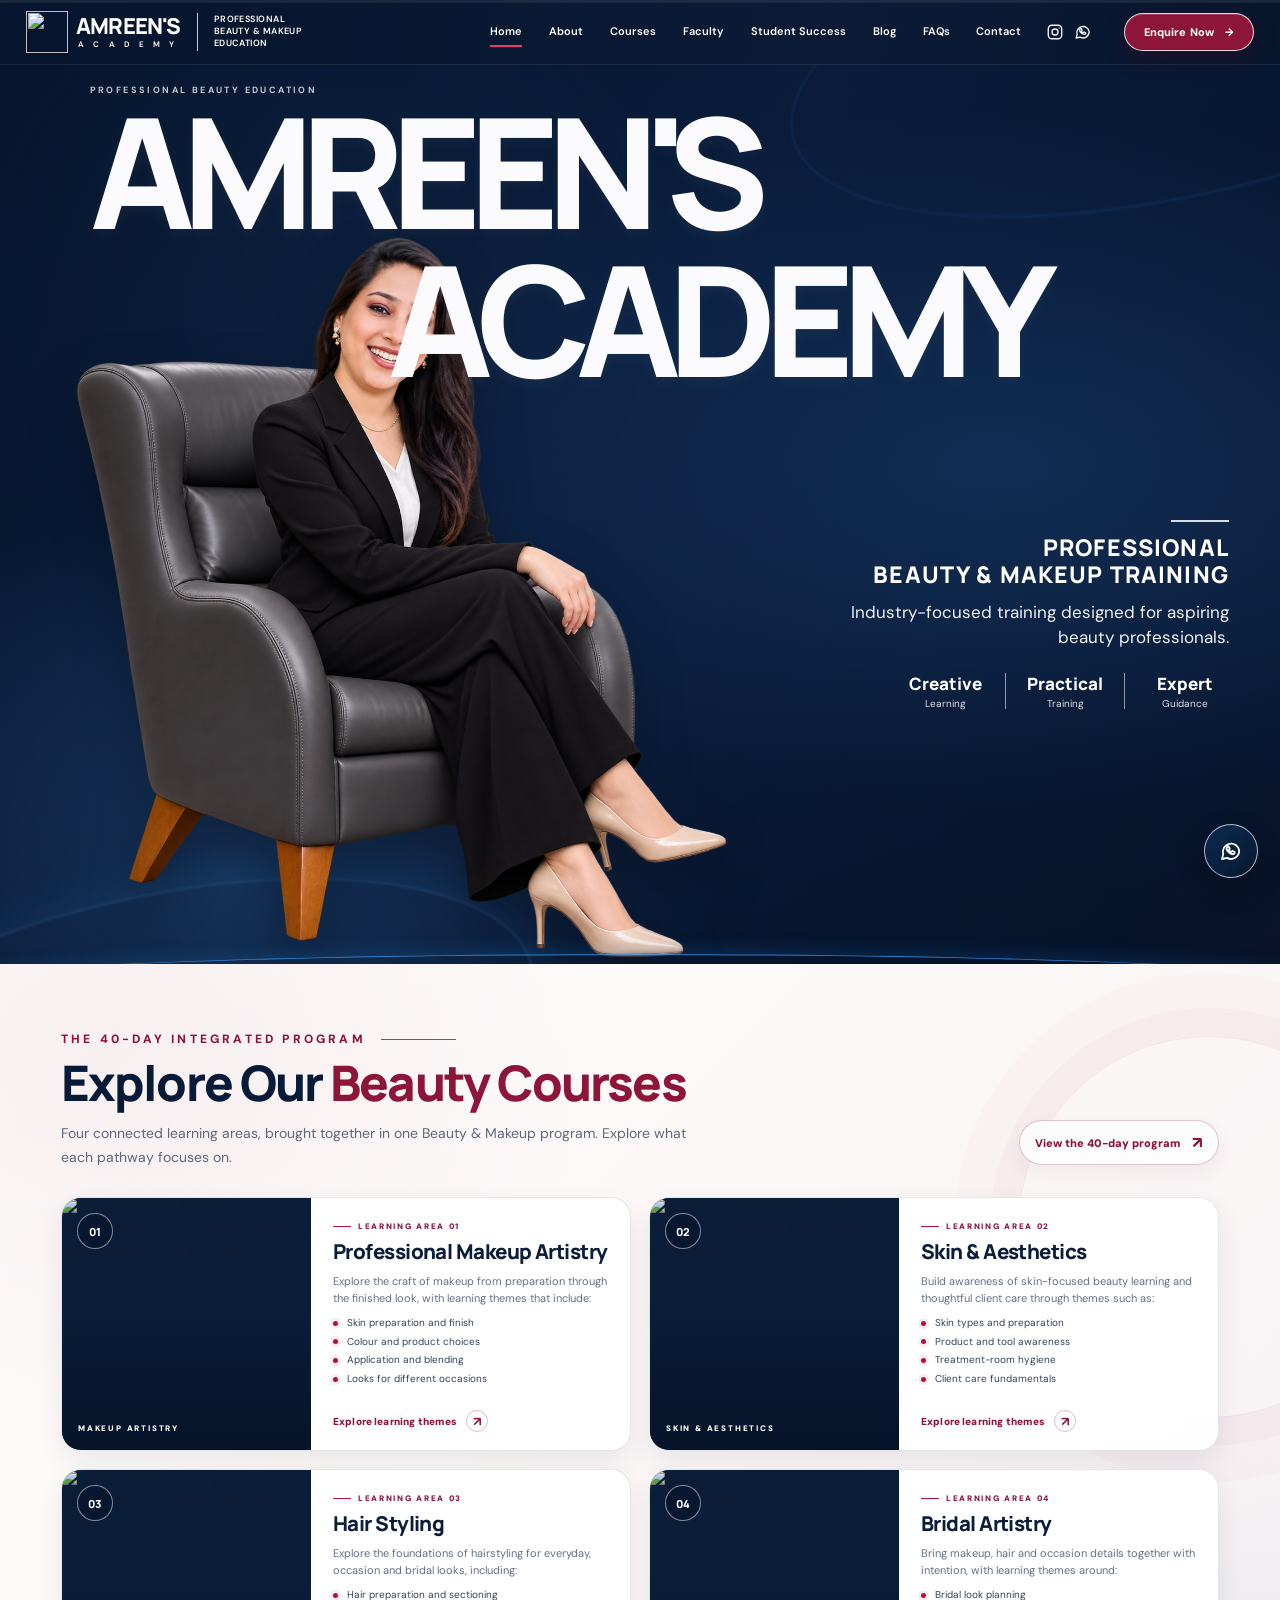
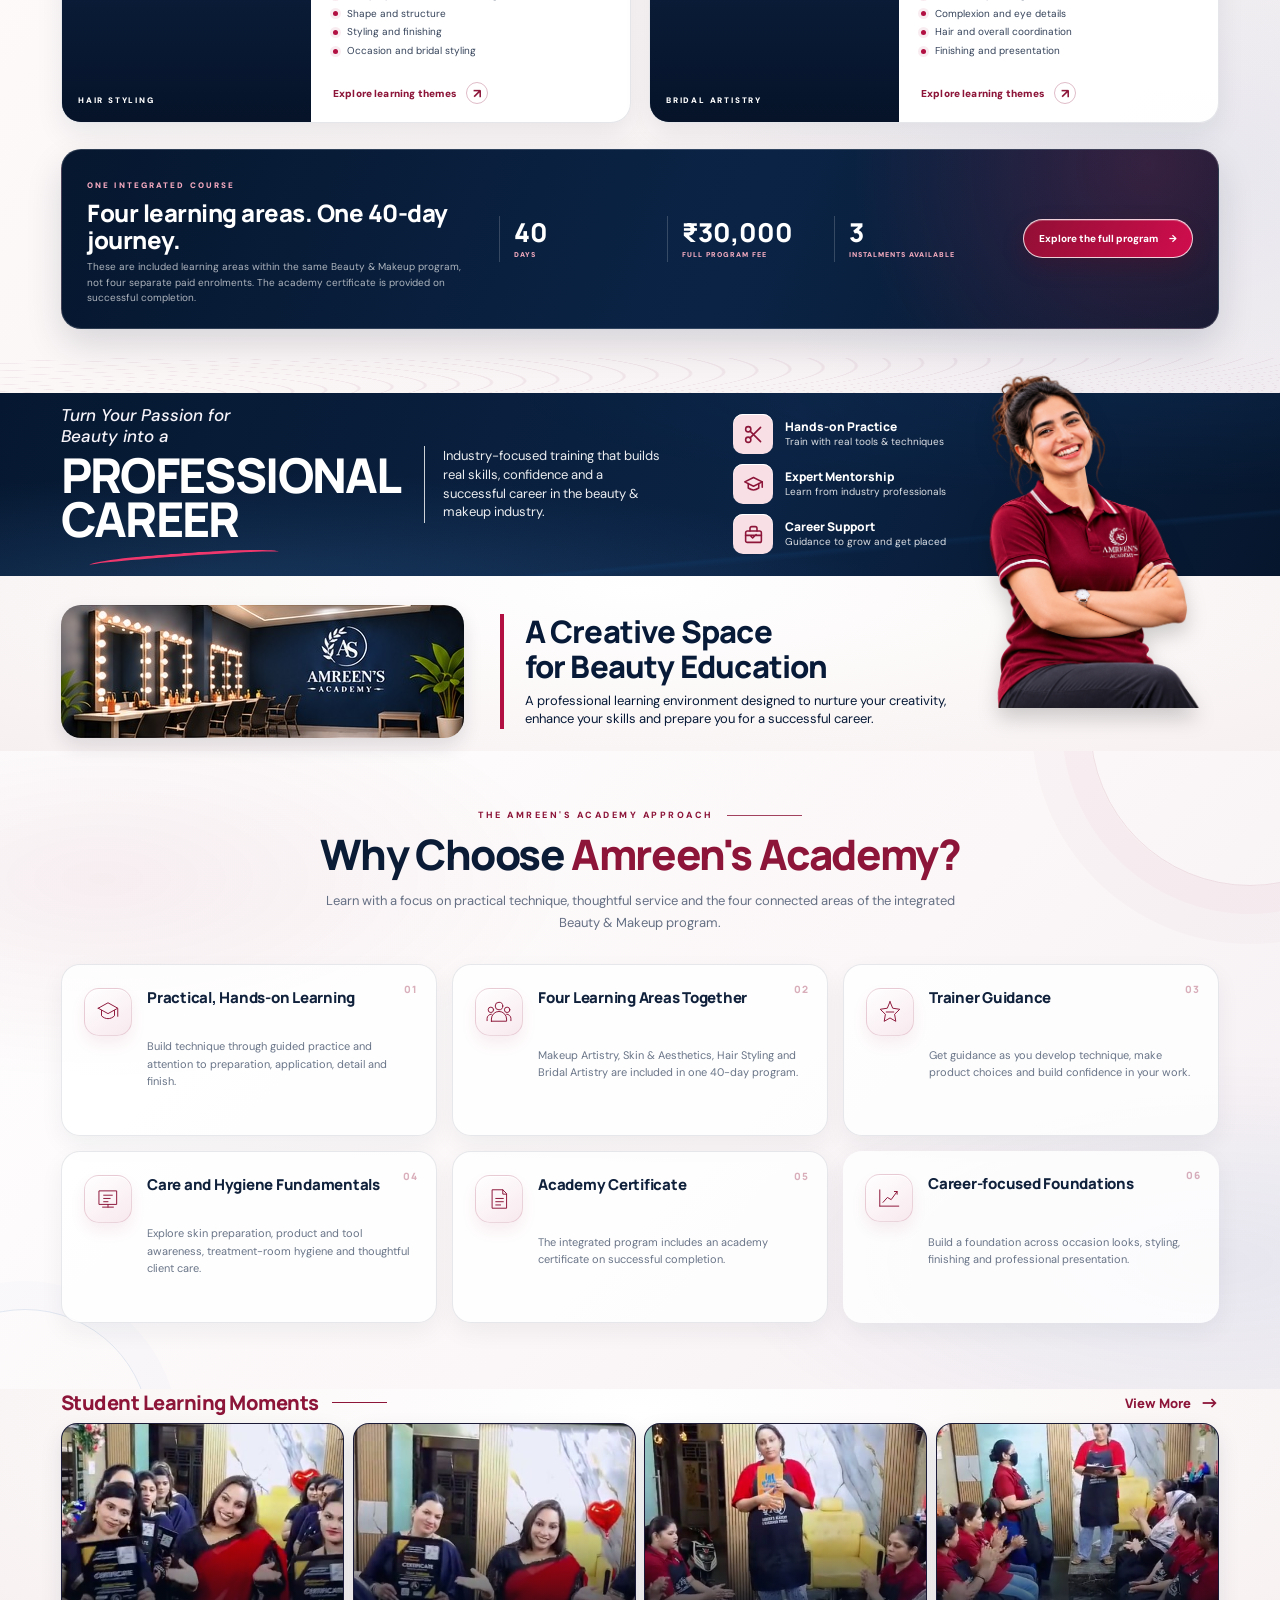
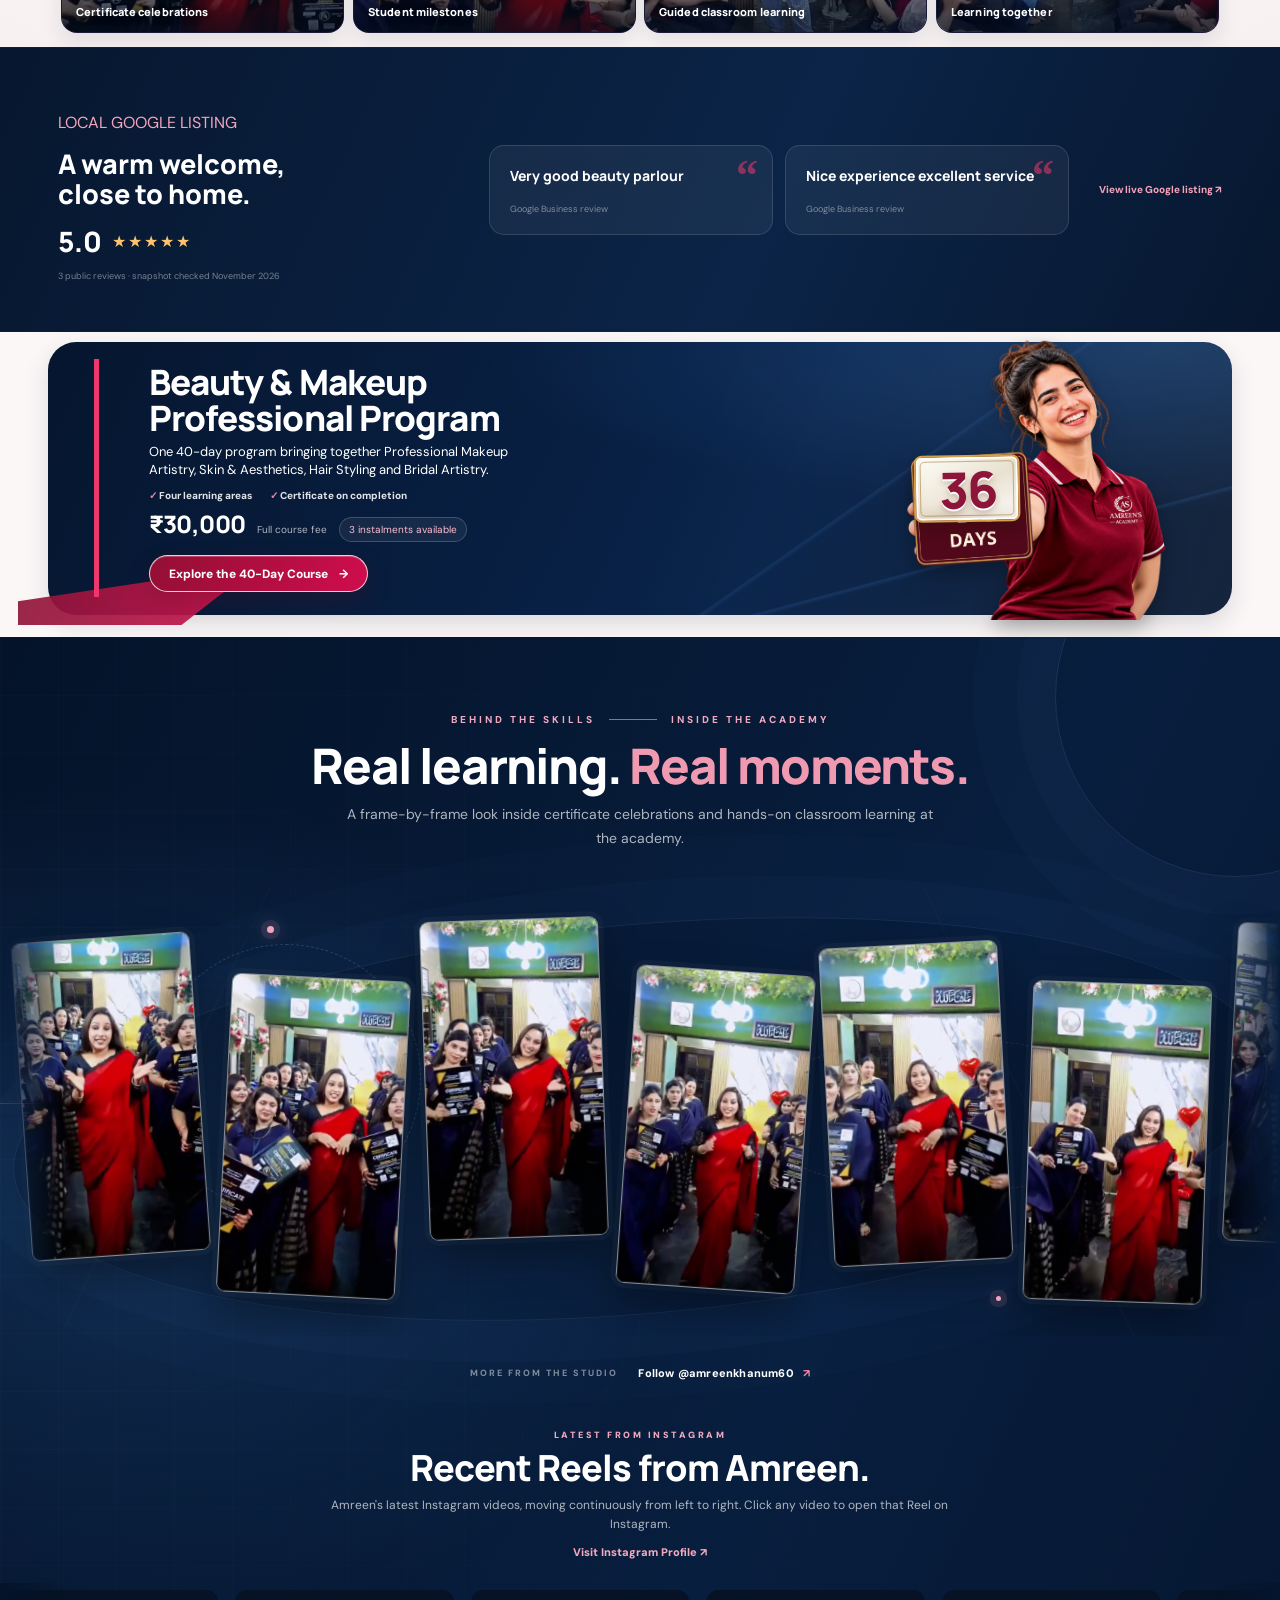
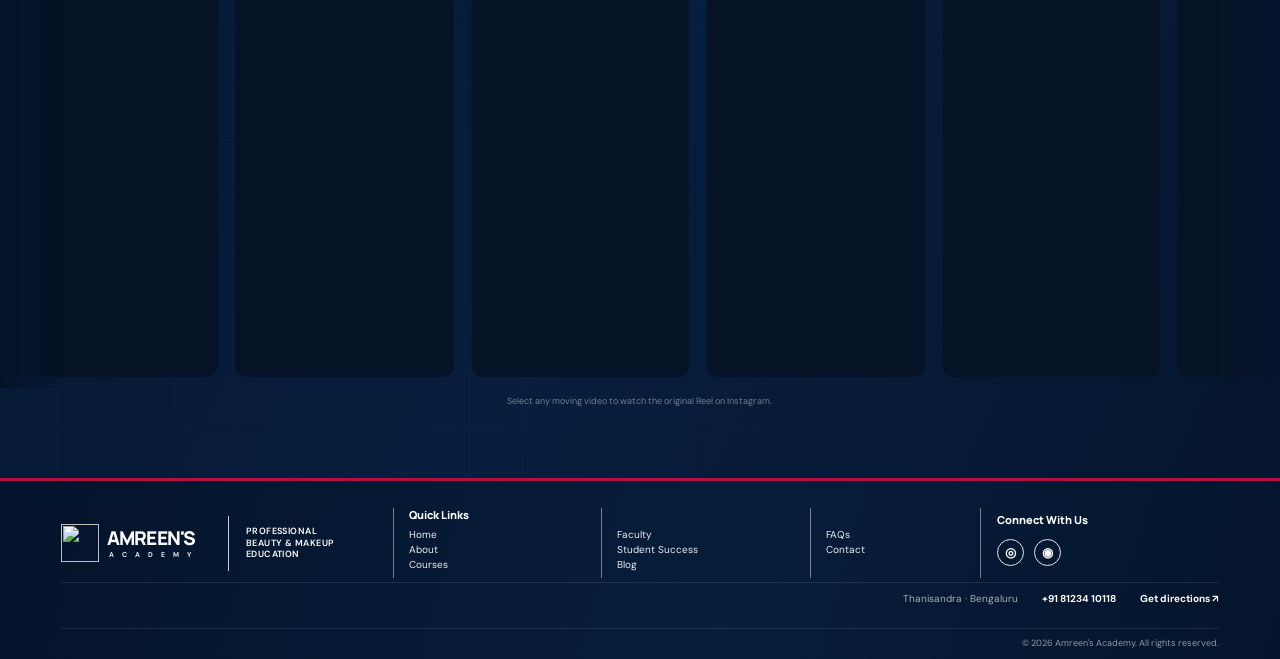
==== commit fedff098: "Design layered mobile hero" ====
--- a/index.html
+++ b/index.html
@@ -14,7 +14,7 @@
   <link rel="stylesheet" href="css/campaign-enhancements.css">
   <link rel="stylesheet" href="css/upgrade.css?v=amreen-mobile-fix-20261115-2">
   <link rel="stylesheet" href="css/brand-emblem.css?v=amreen-mobile-hero-stack-20261115-3">
-  <link rel="stylesheet" href="css/mobile-home.css?v=reference-mobile-20261116-2">
+  <link rel="stylesheet" href="css/mobile-home.css?v=mobile-layered-hero-20261121-1">
   <script type="application/ld+json">{"@context": "https://schema.org", "@type": "BeautySalon", "name": "Amreens Academy & Makeover Studio", "telephone": "+91 81234 10118", "address": {"@type": "PostalAddress", "streetAddress": "#23, Bharath Nagar, Ashwath Nagar, 2nd Stage, Thanisandra Main Road", "addressLocality": "Bengaluru", "addressRegion": "Karnataka", "postalCode": "560077", "addressCountry": "IN"}, "sameAs": ["https://www.instagram.com/amreenkhanum60/"]}</script>
 </head>
 <body>
--- a/css/mobile-home.css
+++ b/css/mobile-home.css
@@ -784,3 +784,203 @@
     right:2.5% !important;
   }
 }
+
+/* Mobile hero layers: background first, readable copy second, portrait in front. */
+@media (max-width:650px) {
+  #home.hero {
+    display:block !important;
+    height:auto !important;
+    min-height:0 !important;
+    overflow:hidden !important;
+    isolation:isolate !important;
+    background:
+      radial-gradient(ellipse at 16% 90%,rgba(42,94,151,.42),transparent 38%),
+      radial-gradient(ellipse at 78% 44%,rgba(18,48,89,.74),transparent 48%),
+      linear-gradient(117deg,#06162f 0%,#0a1d3c 48%,#06152d 100%) !important;
+  }
+  #home.hero::before {
+    z-index:0 !important;
+    pointer-events:none !important;
+  }
+  #home .hero-inner {
+    position:relative !important;
+    z-index:2 !important;
+    display:flex !important;
+    flex-direction:column !important;
+    align-items:stretch !important;
+    gap:0 !important;
+    width:100% !important;
+    height:auto !important;
+    min-height:0 !important;
+    margin:0 !important;
+    padding:26px 22px 18px !important;
+    box-sizing:border-box !important;
+  }
+  #home .hero-kicker {
+    position:relative !important;
+    order:1 !important;
+    inset:auto !important;
+    width:100% !important;
+    margin:0 0 10px !important;
+    color:rgba(255,255,255,.74) !important;
+    font-size:7px !important;
+    letter-spacing:2px !important;
+    text-align:left !important;
+  }
+  #home h1 {
+    position:relative !important;
+    order:2 !important;
+    inset:auto !important;
+    display:flex !important;
+    flex-direction:column !important;
+    align-items:flex-start !important;
+    width:100% !important;
+    margin:0 !important;
+    padding:0 !important;
+    overflow:visible !important;
+    color:#f8f9fc !important;
+    text-align:left !important;
+    z-index:2 !important;
+  }
+  #home .hero-title-mask {
+    display:block !important;
+    overflow:visible !important;
+    padding:0 !important;
+    line-height:.91 !important;
+  }
+  #home .hero-title-word {
+    display:inline-block !important;
+    color:#f8f9fc !important;
+    font-size:clamp(40px,10.8vw,48px) !important;
+    line-height:.91 !important;
+    letter-spacing:-.075em !important;
+    opacity:1 !important;
+    transform:none !important;
+    animation:none !important;
+  }
+  #home h1 > .hero-title-academy {
+    position:relative !important;
+    left:auto !important;
+    align-self:flex-start !important;
+    margin:0 !important;
+    padding:0 !important;
+    color:#f8f9fc !important;
+    font-size:clamp(35px,9.7vw,43px) !important;
+    line-height:.96 !important;
+    letter-spacing:-.07em !important;
+    text-shadow:0 3px 12px rgba(0,0,0,.25) !important;
+    transform:none !important;
+    animation:none !important;
+  }
+  #home .hero-copy {
+    position:relative !important;
+    order:3 !important;
+    inset:auto !important;
+    width:100% !important;
+    max-width:440px !important;
+    margin:13px 0 0 !important;
+    padding:0 !important;
+    border:0 !important;
+    border-radius:0 !important;
+    color:#fff !important;
+    background:transparent !important;
+    box-shadow:none !important;
+    backdrop-filter:none !important;
+    text-align:left !important;
+    transform:none !important;
+    animation:none !important;
+    z-index:2 !important;
+  }
+  #home .hero-copy .copy-rule {
+    width:34px !important;
+    height:2px !important;
+    margin:0 0 9px !important;
+    background:#f16a91 !important;
+  }
+  #home .hero-copy h2 {
+    max-width:340px !important;
+    margin:0 0 7px !important;
+    color:#fff !important;
+    font-size:15px !important;
+    line-height:1.2 !important;
+    letter-spacing:.15px !important;
+    text-align:left !important;
+  }
+  #home .hero-copy > p:not(.hero-signoff) {
+    max-width:340px !important;
+    margin:0 !important;
+    color:rgba(255,255,255,.82) !important;
+    font-size:12px !important;
+    line-height:1.45 !important;
+    text-align:left !important;
+  }
+  #home .hero-stats,
+  #home .hero-signoff { display:none !important; }
+  #home .mobile-hero-phrase {
+    position:relative !important;
+    order:4 !important;
+    inset:auto !important;
+    align-self:flex-start !important;
+    width:auto !important;
+    max-width:100% !important;
+    min-height:0 !important;
+    margin:14px 0 0 !important;
+    padding:7px 10px !important;
+    border:1px solid rgba(255,255,255,.34) !important;
+    border-radius:999px !important;
+    color:rgba(255,255,255,.94) !important;
+    background:rgba(255,255,255,.08) !important;
+    box-shadow:none !important;
+    backdrop-filter:blur(8px) !important;
+    font-size:9px !important;
+    line-height:1.2 !important;
+    white-space:normal !important;
+    text-align:left !important;
+  }
+  #home .mobile-hero-phrase .pill-endpoint { display:none !important; }
+  #home .mobile-hero-quote {
+    position:relative !important;
+    order:5 !important;
+    inset:auto !important;
+    width:auto !important;
+    margin:9px 0 0 !important;
+    color:rgba(255,255,255,.72) !important;
+    font-size:10px !important;
+    line-height:1.35 !important;
+    text-align:left !important;
+  }
+  #home .hero-figure {
+    position:relative !important;
+    order:6 !important;
+    z-index:3 !important;
+    inset:auto !important;
+    align-self:center !important;
+    display:block !important;
+    width:min(88vw,360px) !important;
+    max-width:100% !important;
+    height:clamp(265px,82vw,350px) !important;
+    max-height:none !important;
+    margin:8px auto -8px !important;
+    object-fit:contain !important;
+    object-position:center bottom !important;
+    filter:drop-shadow(0 16px 22px rgba(0,0,0,.28)) !important;
+  }
+  #home .mobile-hero-pagination {
+    position:relative !important;
+    order:7 !important;
+    inset:auto !important;
+    align-self:center !important;
+    margin:8px auto 0 !important;
+    transform:none !important;
+    z-index:3 !important;
+  }
+  #home .hero-bottom-swoosh { bottom:-14px !important; z-index:1 !important; }
+}
+
+@media (max-width:420px) {
+  #home .hero-inner { padding:23px 18px 16px !important; }
+  #home .hero-copy { margin-top:11px !important; }
+  #home .hero-copy h2 { font-size:14px !important; }
+  #home .hero-copy > p:not(.hero-signoff) { font-size:11px !important; }
+  #home .hero-figure { width:min(88vw,330px) !important; height:clamp(245px,78vw,320px) !important; }
+}
